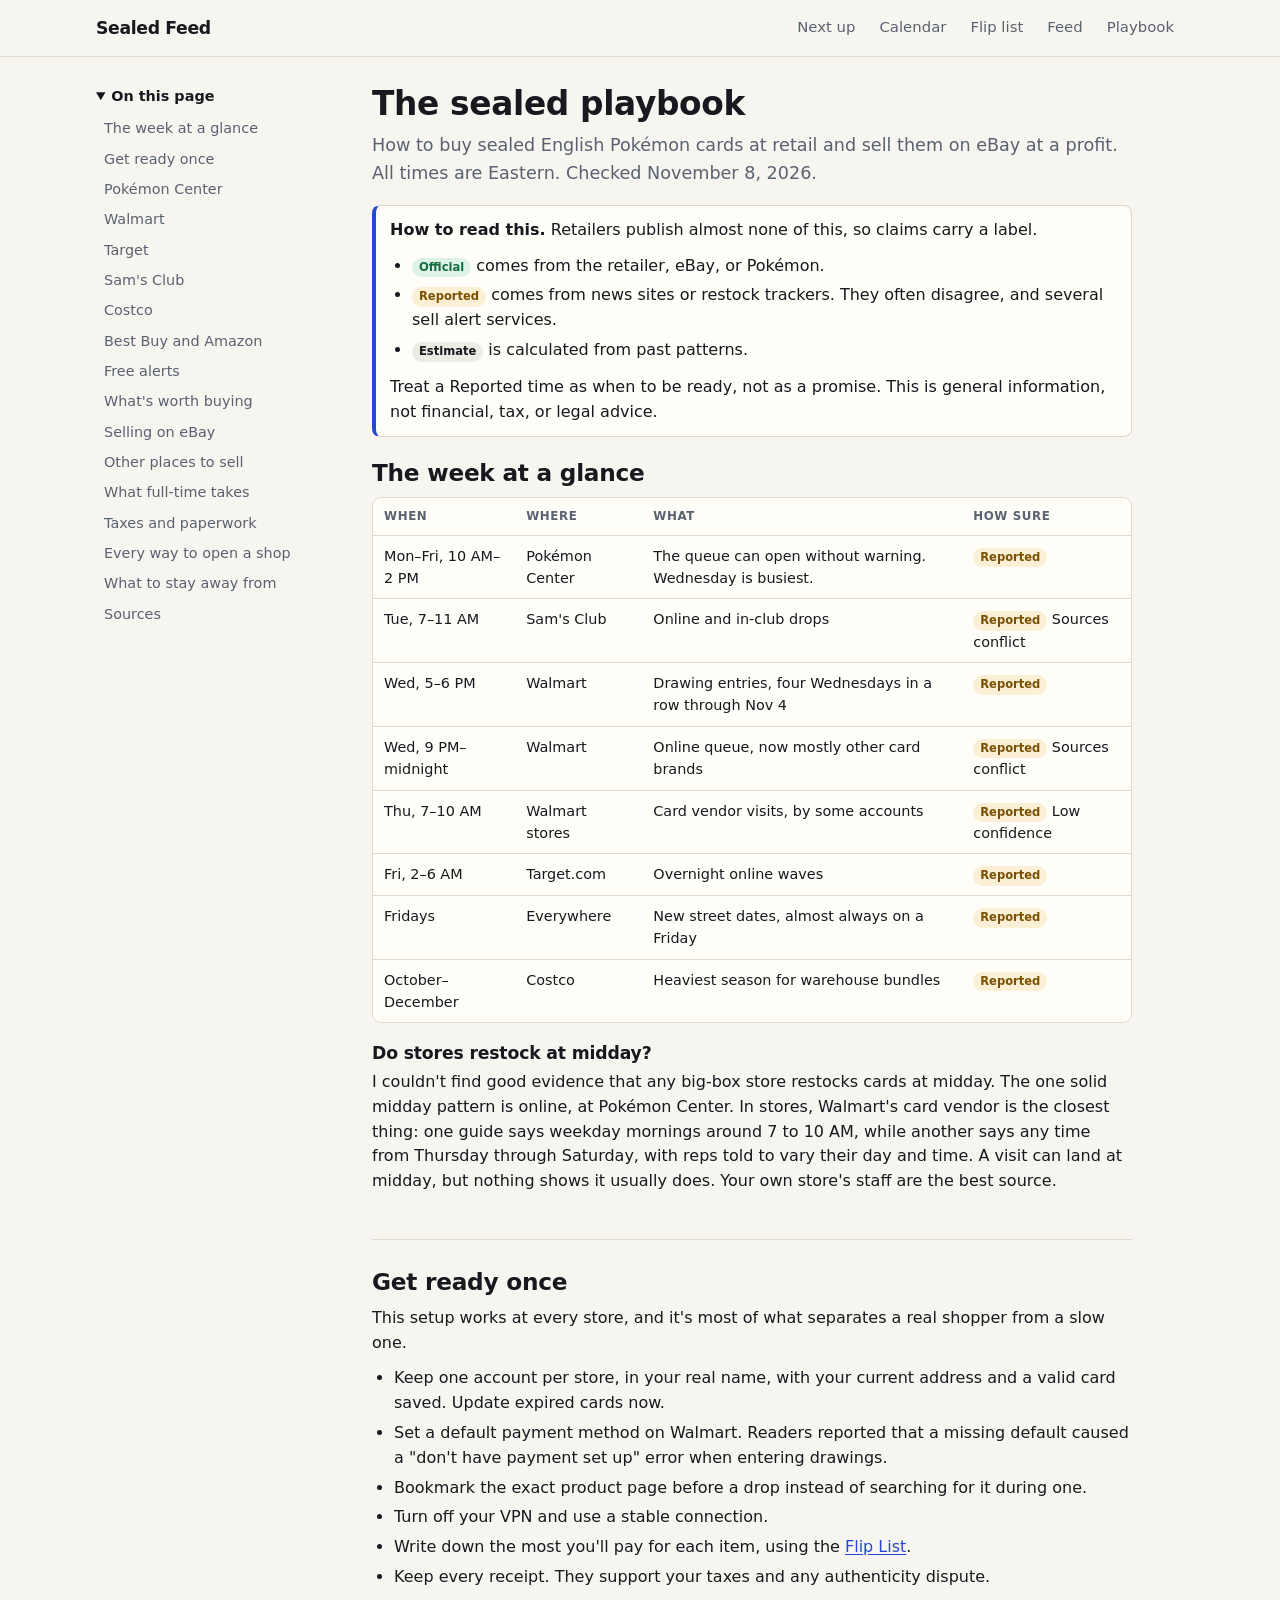
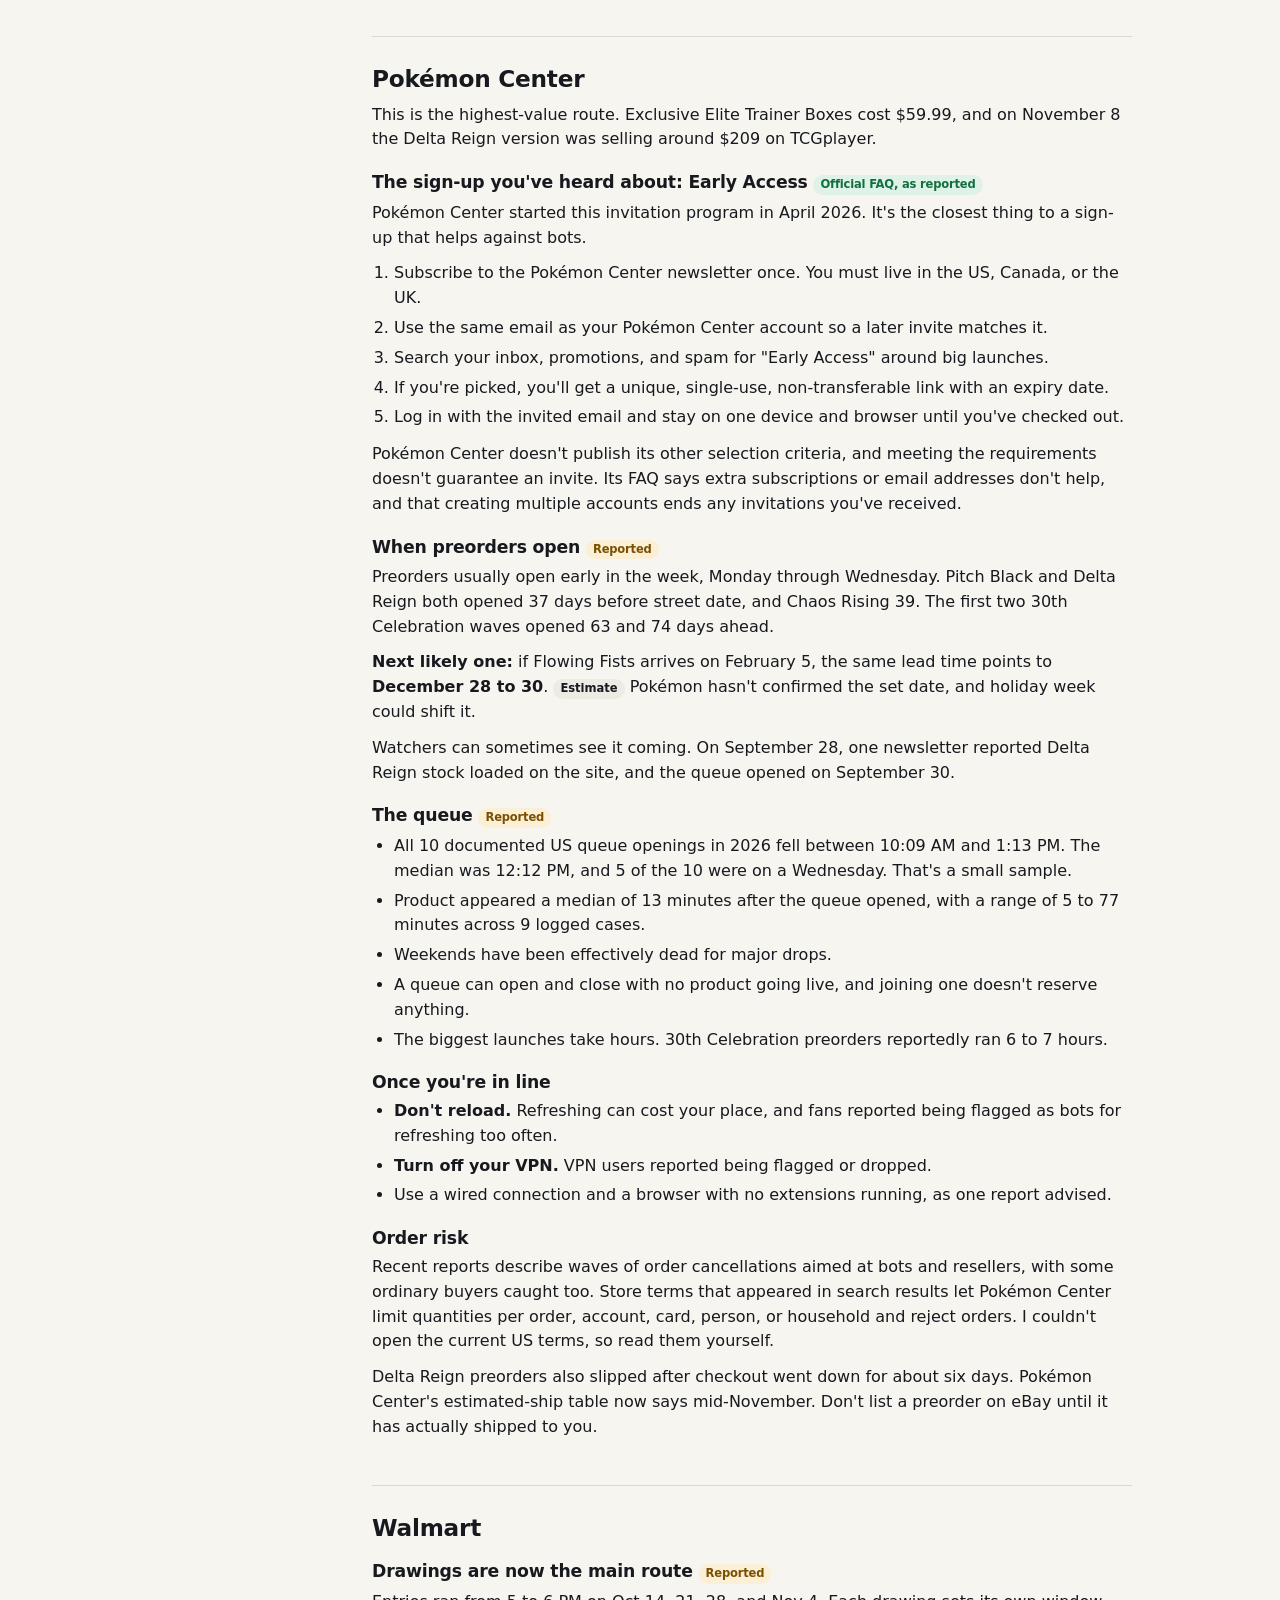
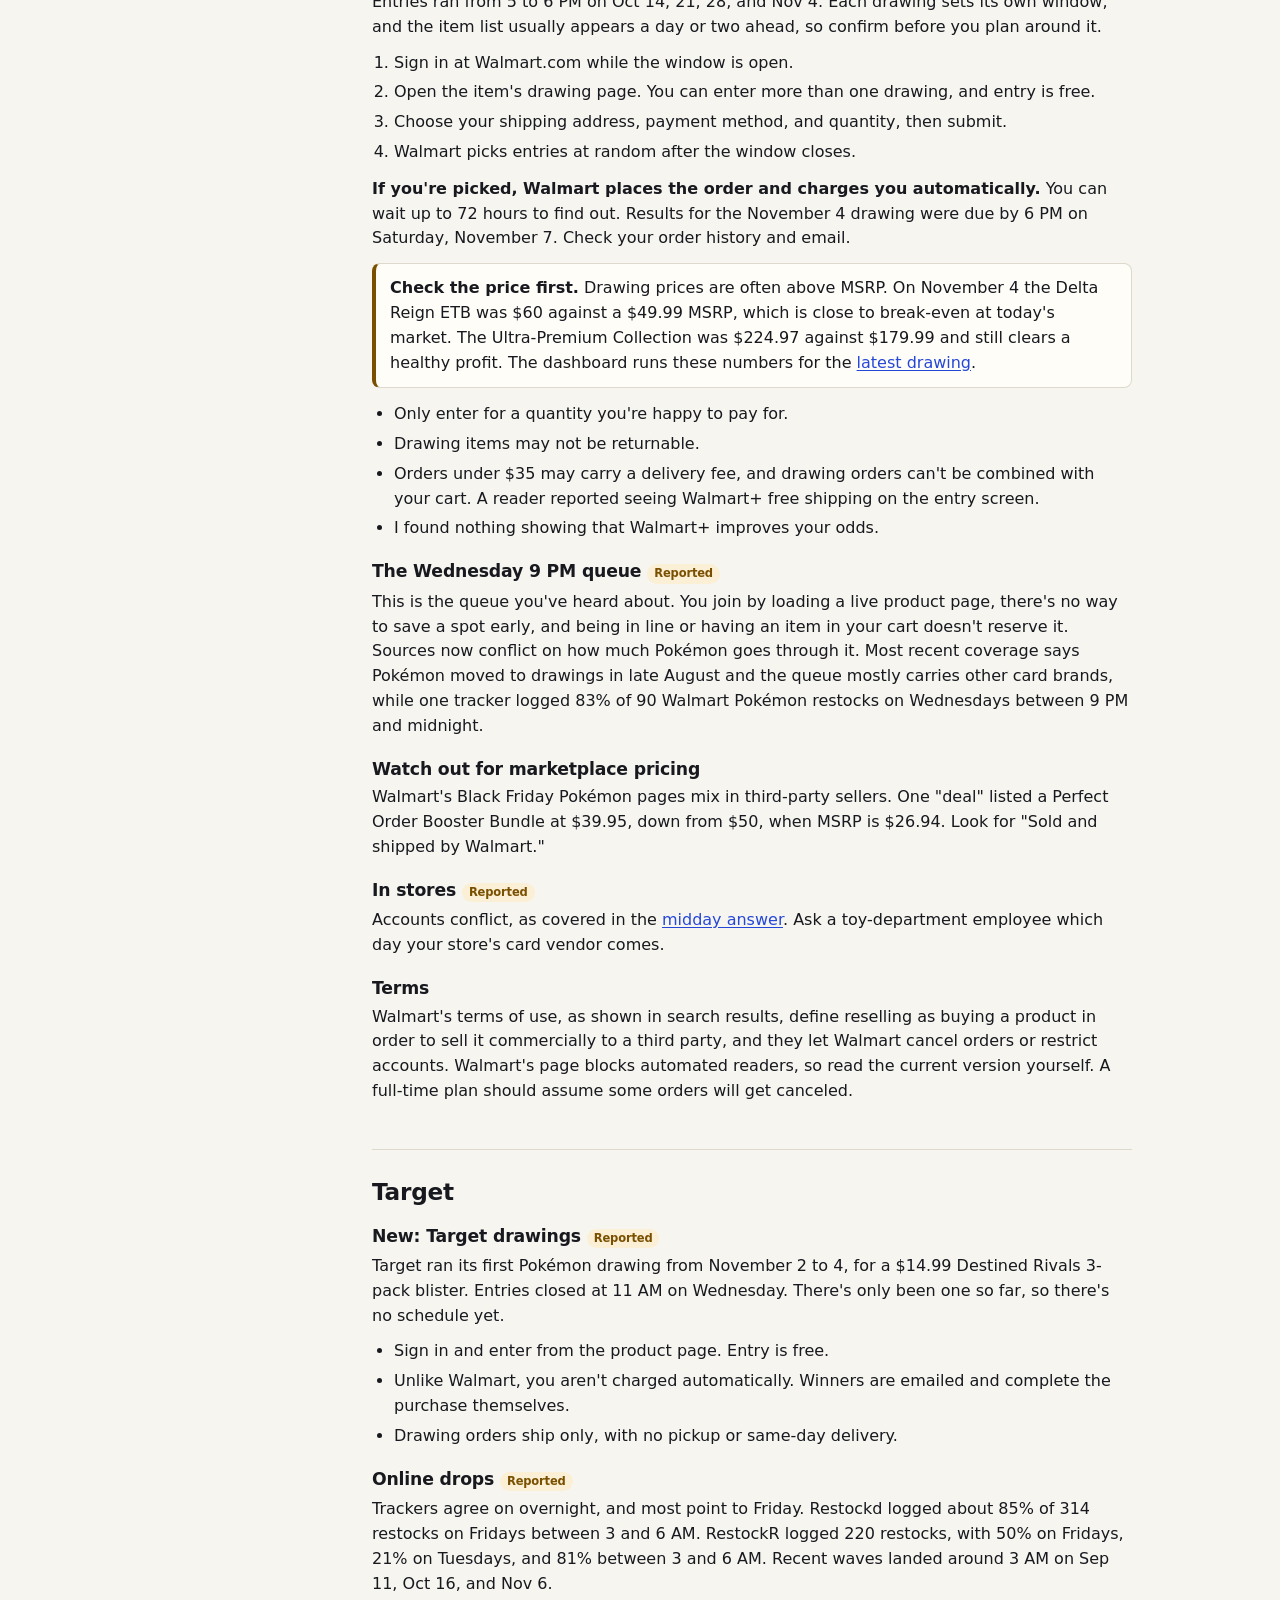
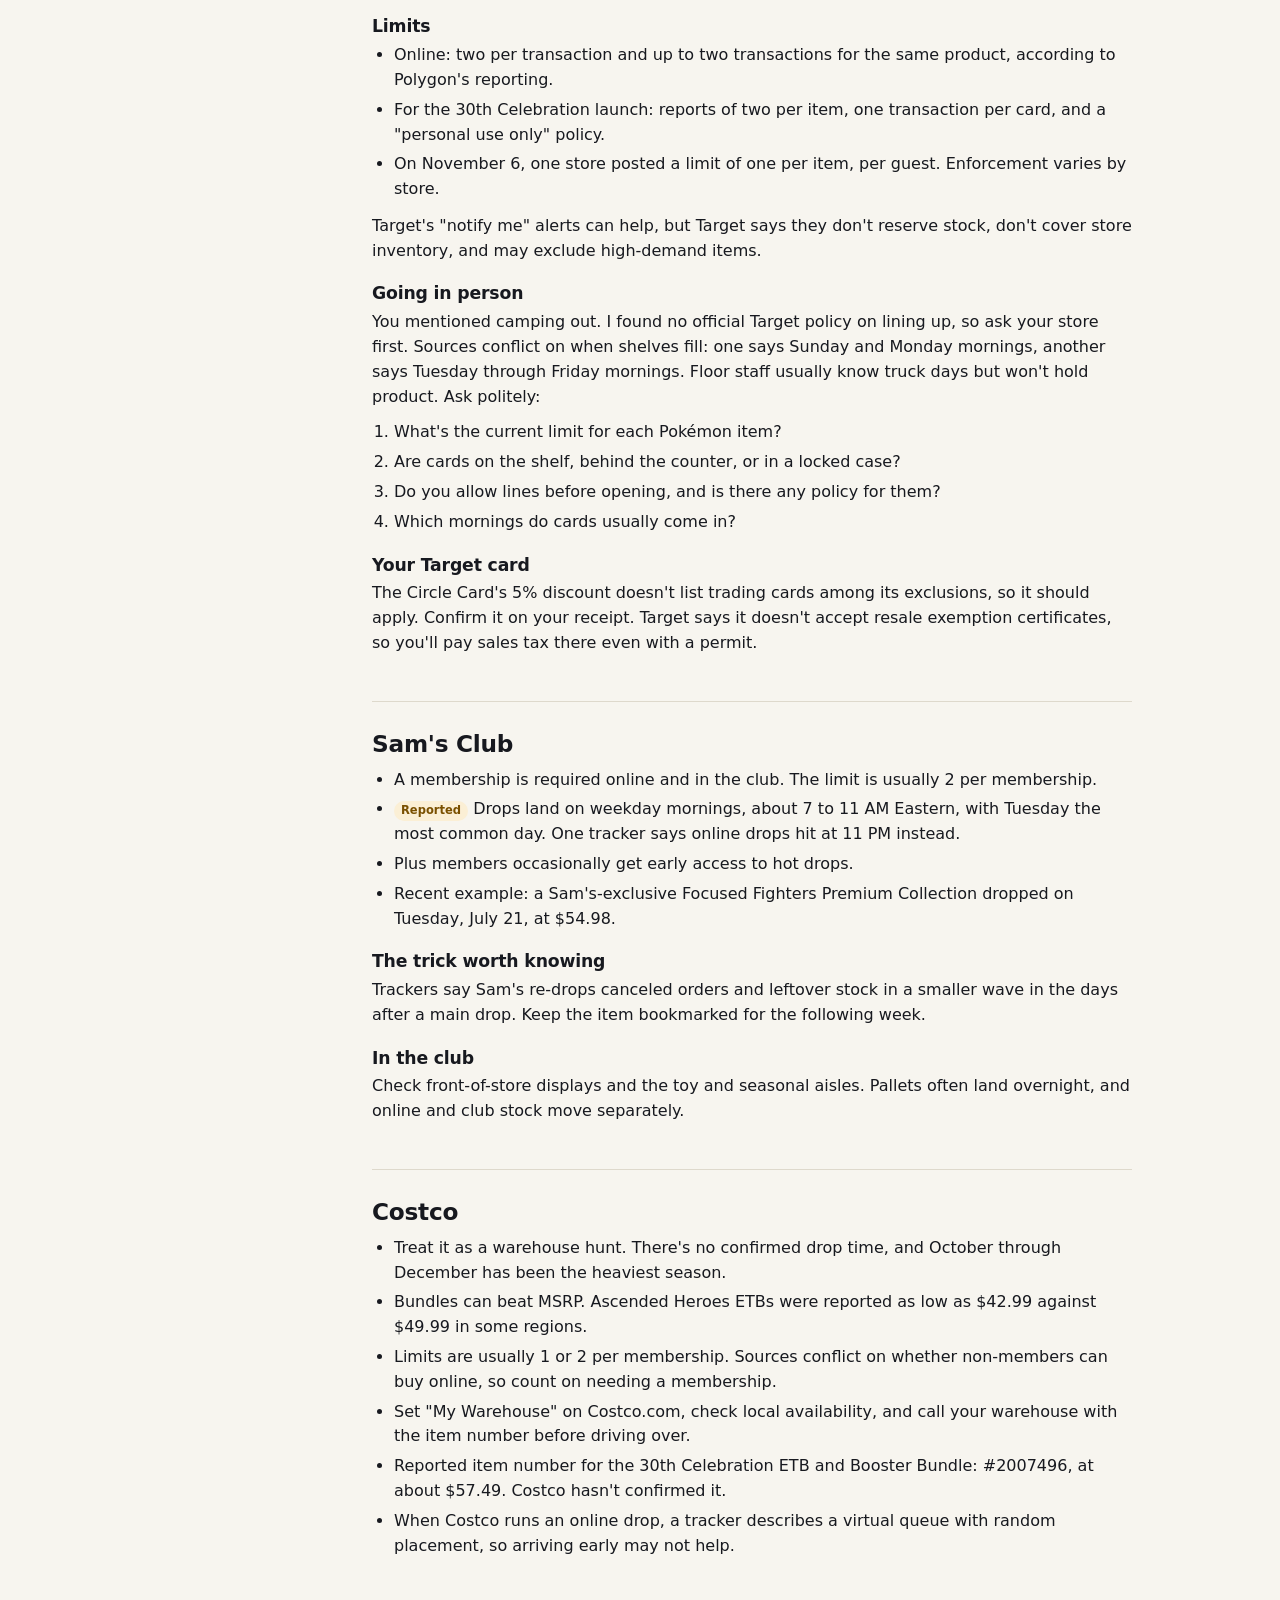
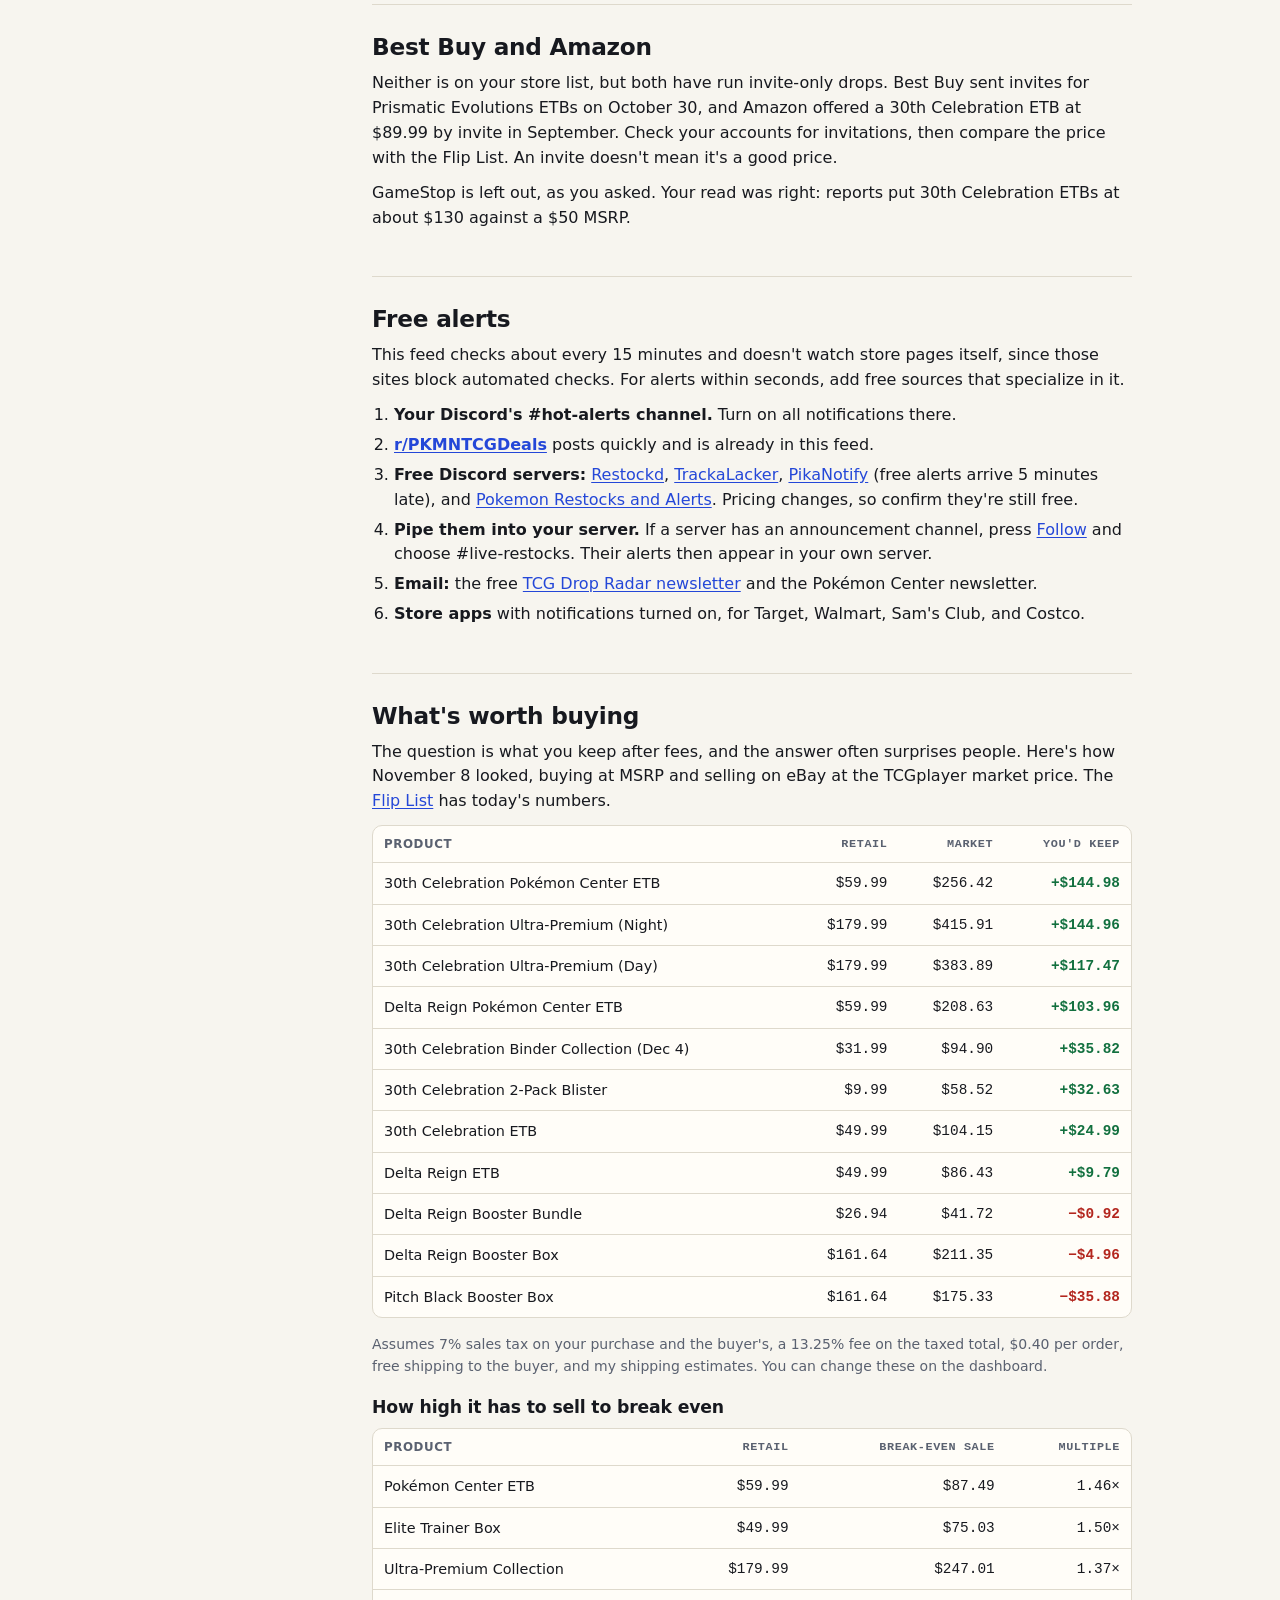
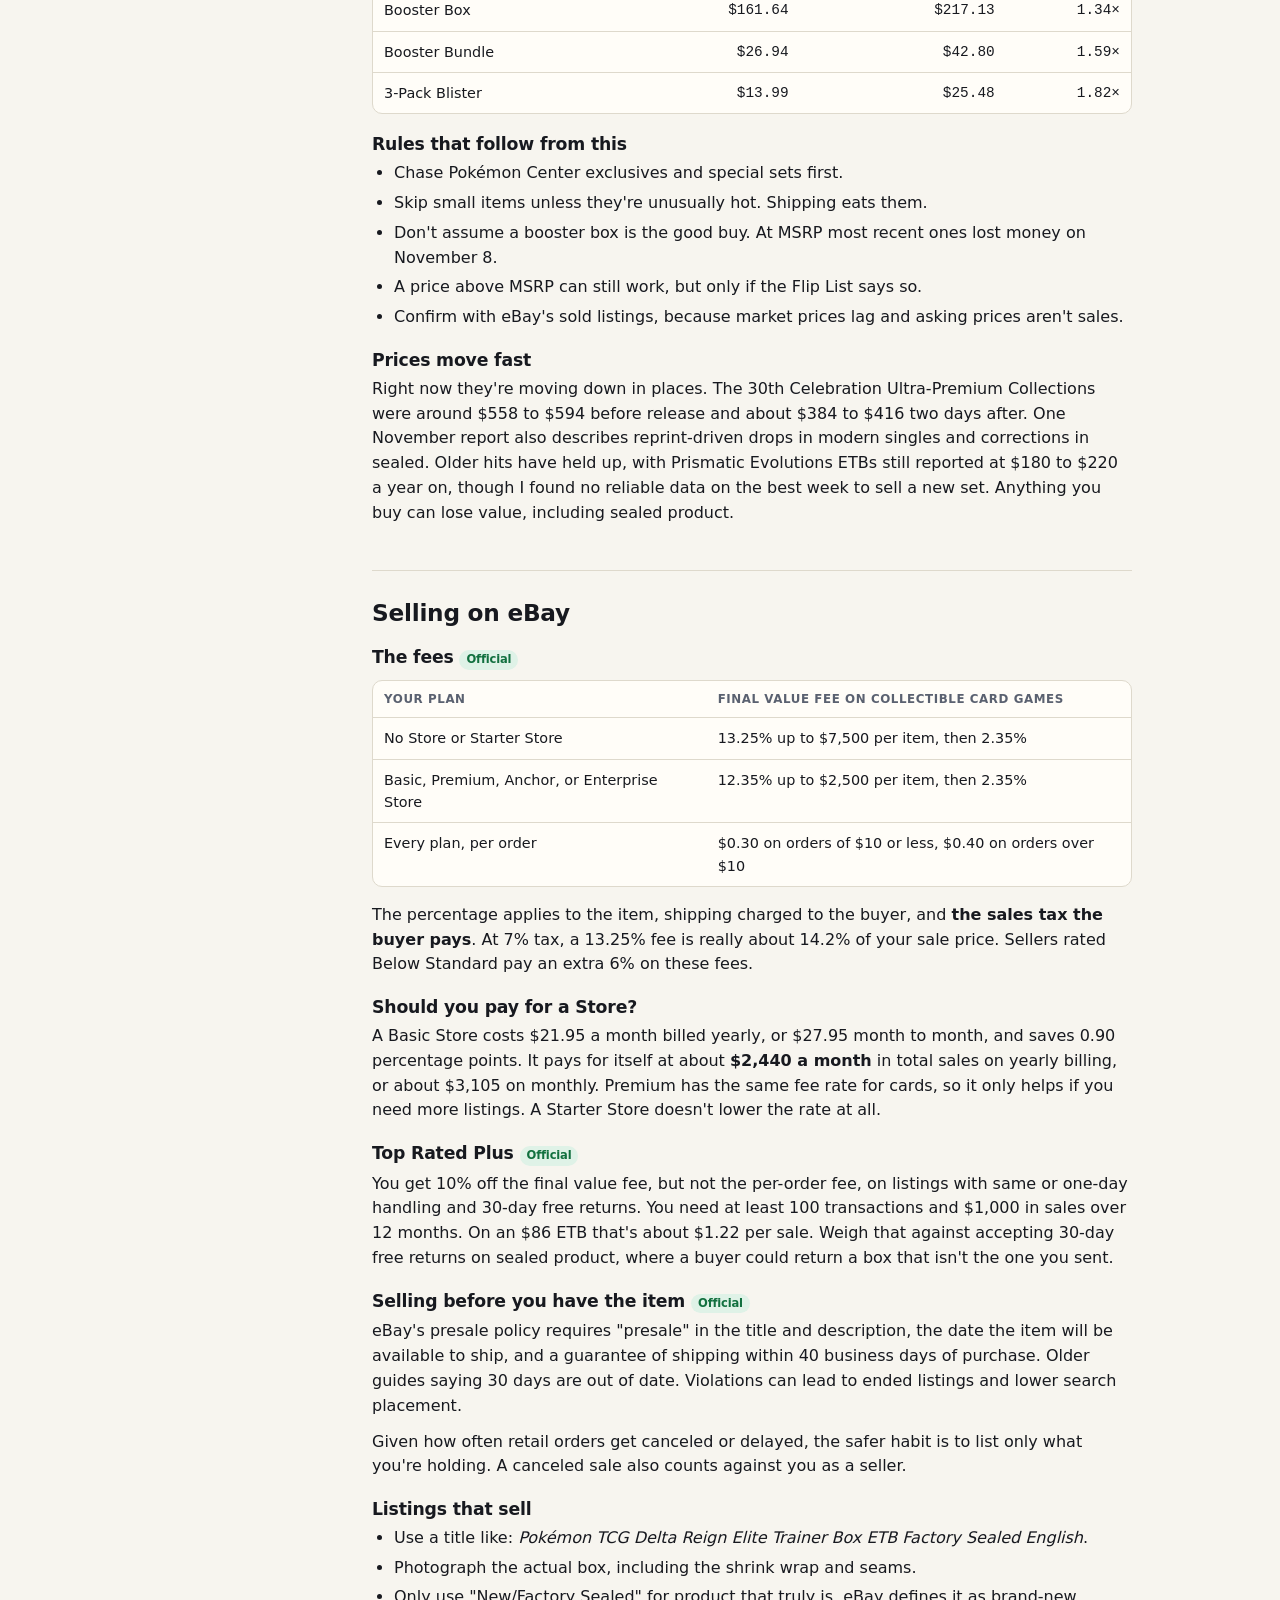
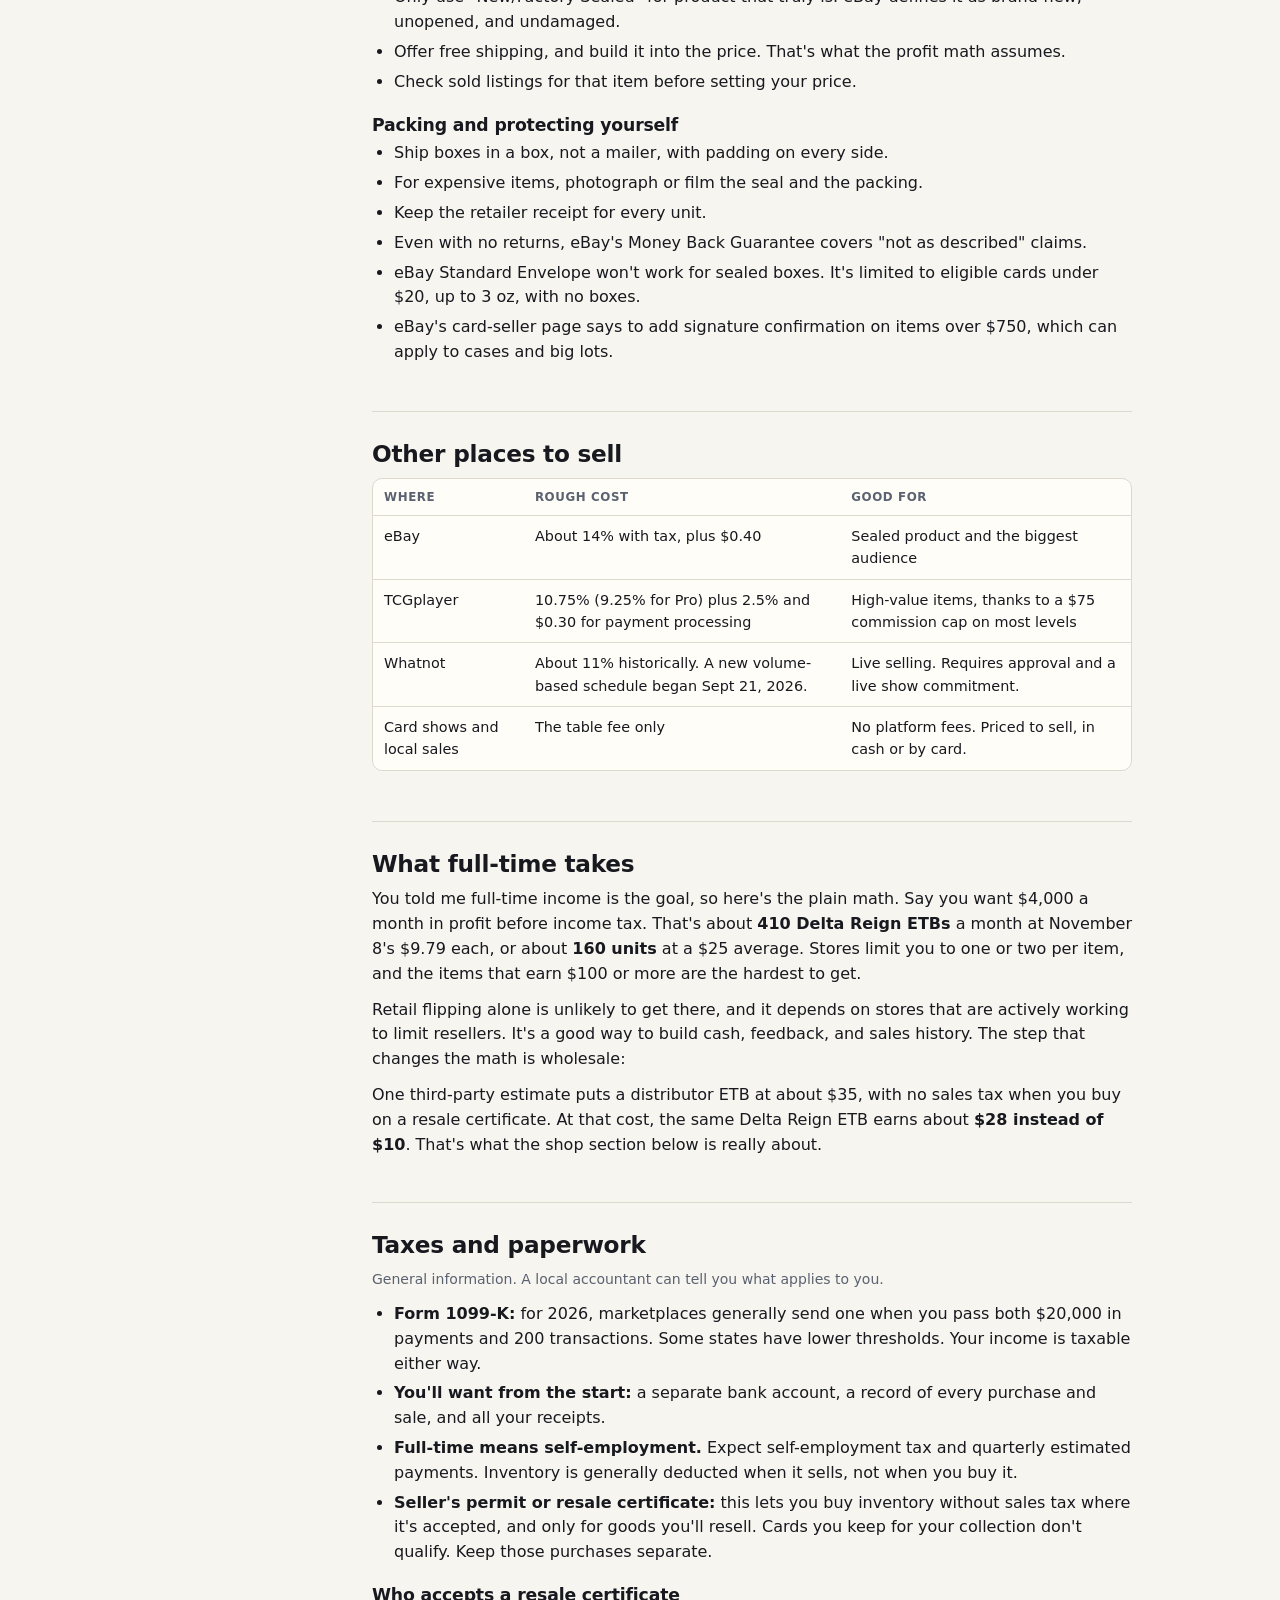
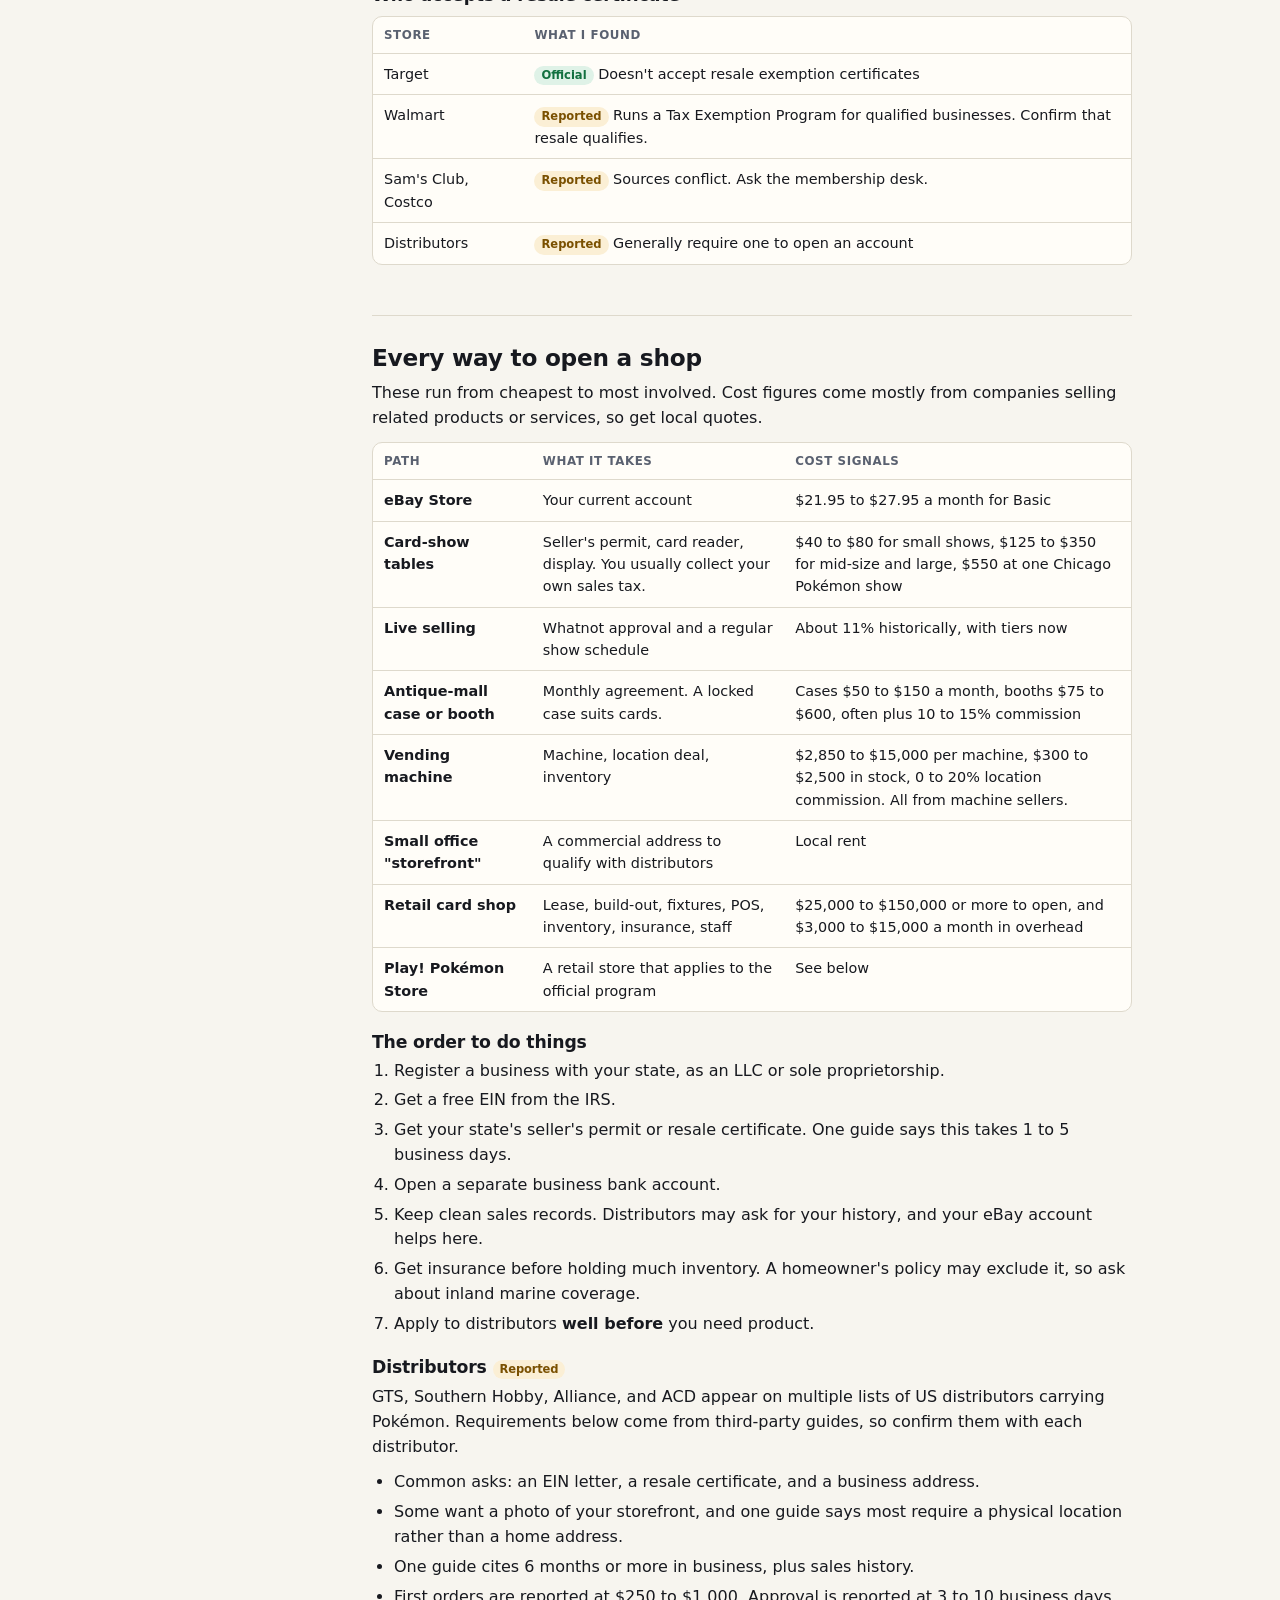
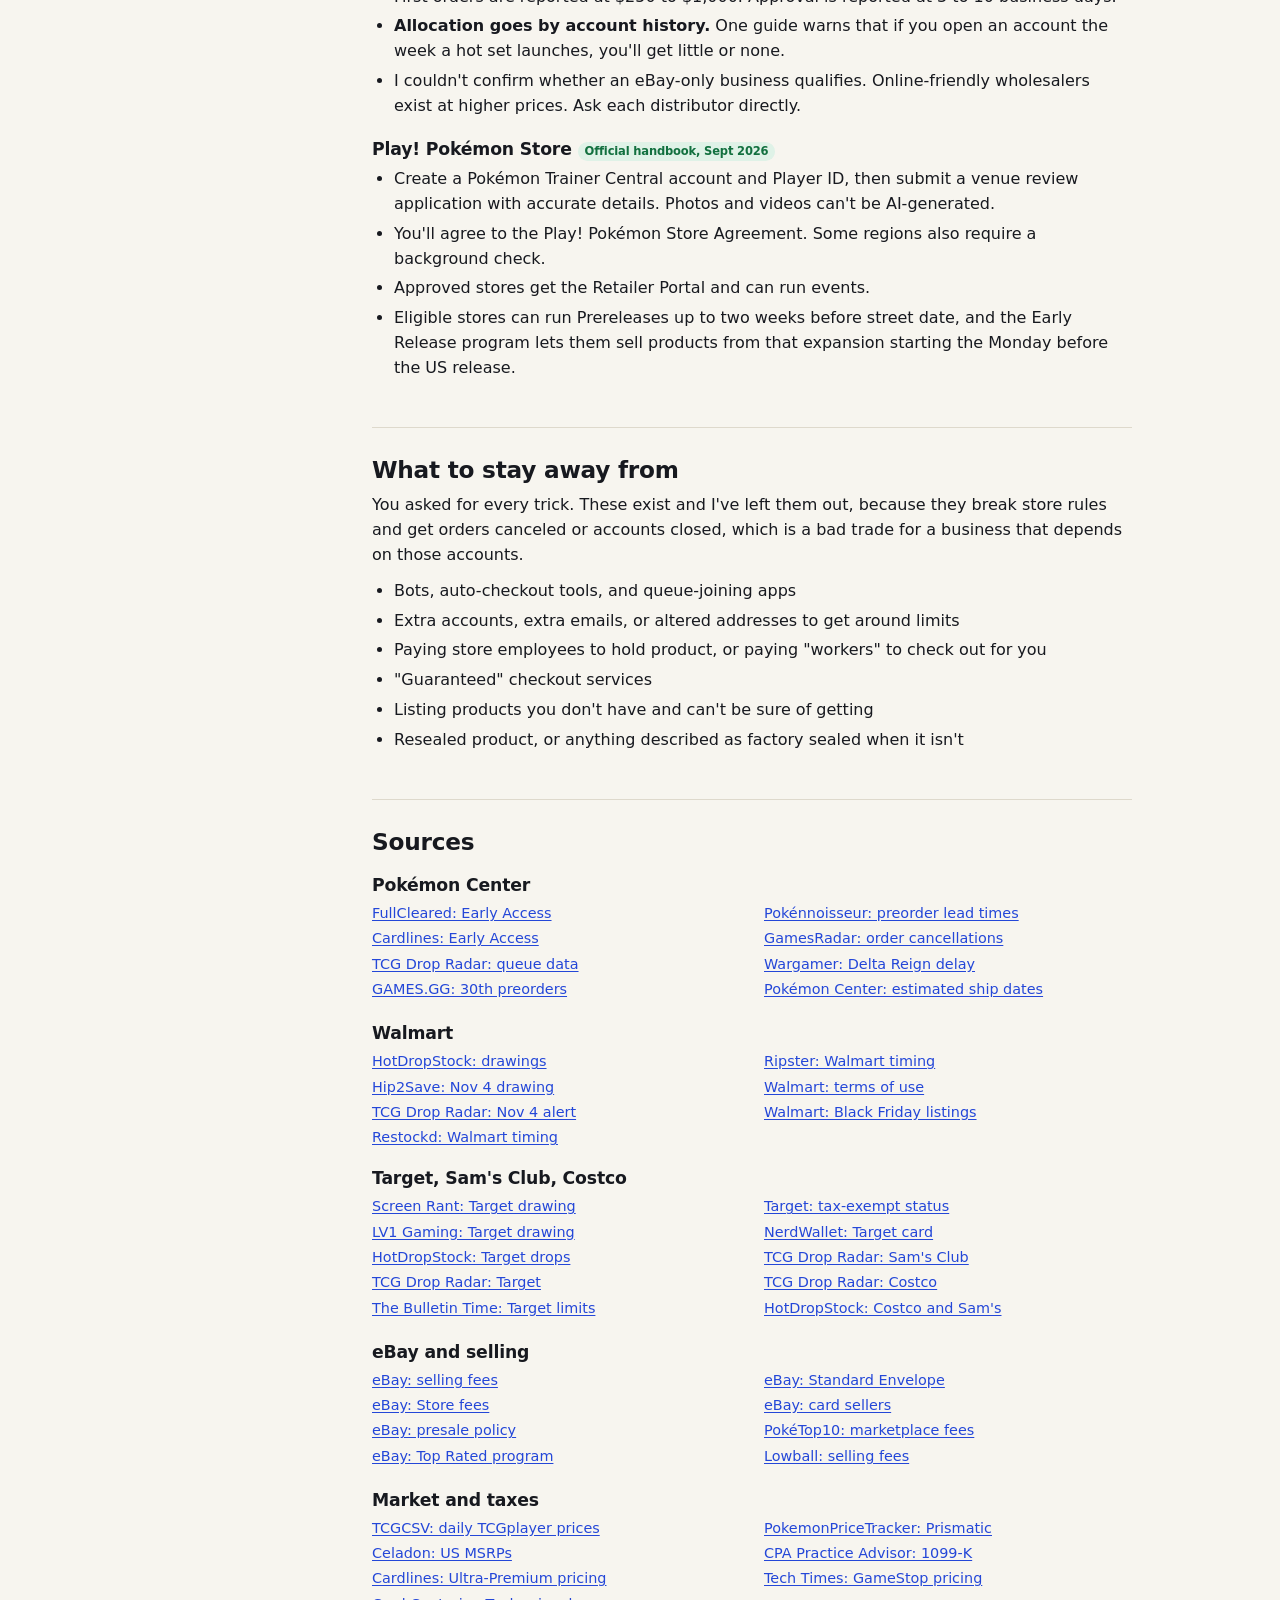
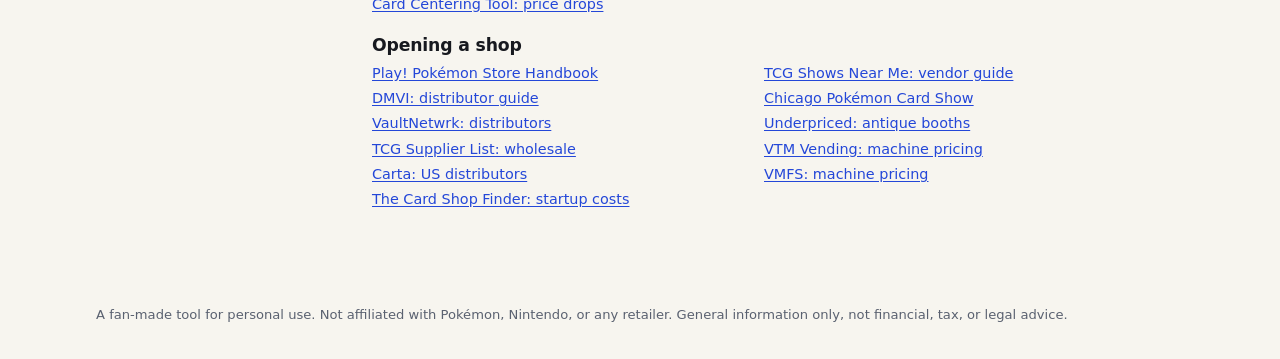
==== web/playbook.html @ 0ea3f2c8 "Build the Pokémon sealed feed Merges public feeds into RSS, prices sealed product with eBay fees, pu" ====
<!doctype html>
<html lang="en">
<head>
  <meta charset="utf-8">
  <meta name="viewport" content="width=device-width, initial-scale=1">
  <meta name="robots" content="noindex">
  <title>Sealed Playbook</title>
  <meta name="description" content="How to buy sealed English Pokémon cards at retail and resell them on eBay, store by store.">
  <link rel="icon" href="assets/icon.svg" type="image/svg+xml">
  <link rel="stylesheet" href="assets/styles.css">
</head>
<body>
  <a class="skip" href="#start">Skip to content</a>
  <header class="top">
    <div class="wrap top-row">
      <a class="brand" href="./">Sealed Feed</a>
      <nav aria-label="Sections">
        <a href="./#next">Next up</a>
        <a href="./#calendar">Calendar</a>
        <a href="./#flip">Flip list</a>
        <a href="./#feed">Feed</a>
        <a href="playbook.html">Playbook</a>
      </nav>
    </div>
  </header>

  <main class="wrap doc">
    <aside class="toc">
      <details open>
        <summary>On this page</summary>
        <ol>
          <li><a href="#week">The week at a glance</a></li>
          <li><a href="#ready">Get ready once</a></li>
          <li><a href="#pokemon-center">Pokémon Center</a></li>
          <li><a href="#walmart">Walmart</a></li>
          <li><a href="#target">Target</a></li>
          <li><a href="#sams">Sam's Club</a></li>
          <li><a href="#costco">Costco</a></li>
          <li><a href="#others">Best Buy and Amazon</a></li>
          <li><a href="#alerts">Free alerts</a></li>
          <li><a href="#buy">What's worth buying</a></li>
          <li><a href="#ebay">Selling on eBay</a></li>
          <li><a href="#channels">Other places to sell</a></li>
          <li><a href="#full-time">What full-time takes</a></li>
          <li><a href="#taxes">Taxes and paperwork</a></li>
          <li><a href="#shop">Every way to open a shop</a></li>
          <li><a href="#avoid">What to stay away from</a></li>
          <li><a href="#sources">Sources</a></li>
        </ol>
      </details>
    </aside>

    <article class="prose" id="start">
      <h1>The sealed playbook</h1>
      <p class="lede">How to buy sealed English Pokémon cards at retail and sell them on eBay at a profit. All times are Eastern. Checked November 8, 2026.</p>

      <div class="callout">
        <p><strong>How to read this.</strong> Retailers publish almost none of this, so claims carry a label.</p>
        <ul>
          <li><span class="chip official">Official</span> comes from the retailer, eBay, or Pokémon.</li>
          <li><span class="chip reported">Reported</span> comes from news sites or restock trackers. They often disagree, and several sell alert services.</li>
          <li><span class="chip estimate">Estimate</span> is calculated from past patterns.</li>
        </ul>
        <p>Treat a Reported time as when to be ready, not as a promise. This is general information, not financial, tax, or legal advice.</p>
      </div>

      <section id="week">
        <h2>The week at a glance</h2>
        <div class="scroll"><table>
          <thead><tr><th>When</th><th>Where</th><th>What</th><th>How sure</th></tr></thead>
          <tbody>
            <tr><td>Mon–Fri, 10 AM–2 PM</td><td>Pokémon Center</td><td>The queue can open without warning. Wednesday is busiest.</td><td><span class="chip reported">Reported</span></td></tr>
            <tr><td>Tue, 7–11 AM</td><td>Sam's Club</td><td>Online and in-club drops</td><td><span class="chip reported">Reported</span> Sources conflict</td></tr>
            <tr><td>Wed, 5–6 PM</td><td>Walmart</td><td>Drawing entries, four Wednesdays in a row through Nov 4</td><td><span class="chip reported">Reported</span></td></tr>
            <tr><td>Wed, 9 PM–midnight</td><td>Walmart</td><td>Online queue, now mostly other card brands</td><td><span class="chip reported">Reported</span> Sources conflict</td></tr>
            <tr><td>Thu, 7–10 AM</td><td>Walmart stores</td><td>Card vendor visits, by some accounts</td><td><span class="chip reported">Reported</span> Low confidence</td></tr>
            <tr><td>Fri, 2–6 AM</td><td>Target.com</td><td>Overnight online waves</td><td><span class="chip reported">Reported</span></td></tr>
            <tr><td>Fridays</td><td>Everywhere</td><td>New street dates, almost always on a Friday</td><td><span class="chip reported">Reported</span></td></tr>
            <tr><td>October–December</td><td>Costco</td><td>Heaviest season for warehouse bundles</td><td><span class="chip reported">Reported</span></td></tr>
          </tbody>
        </table></div>
        <h3>Do stores restock at midday?</h3>
        <p>I couldn't find good evidence that any big-box store restocks cards at midday. The one solid midday pattern is online, at Pokémon Center. In stores, Walmart's card vendor is the closest thing: one guide says weekday mornings around 7 to 10 AM, while another says any time from Thursday through Saturday, with reps told to vary their day and time. A visit can land at midday, but nothing shows it usually does. Your own store's staff are the best source.</p>
      </section>

      <section id="ready">
        <h2>Get ready once</h2>
        <p>This setup works at every store, and it's most of what separates a real shopper from a slow one.</p>
        <ul>
          <li>Keep one account per store, in your real name, with your current address and a valid card saved. Update expired cards now.</li>
          <li>Set a default payment method on Walmart. Readers reported that a missing default caused a "don't have payment set up" error when entering drawings.</li>
          <li>Bookmark the exact product page before a drop instead of searching for it during one.</li>
          <li>Turn off your VPN and use a stable connection.</li>
          <li>Write down the most you'll pay for each item, using the <a href="./#flip">Flip List</a>.</li>
          <li>Keep every receipt. They support your taxes and any authenticity dispute.</li>
        </ul>
      </section>

      <section id="pokemon-center">
        <h2>Pokémon Center</h2>
        <p>This is the highest-value route. Exclusive Elite Trainer Boxes cost $59.99, and on November 8 the Delta Reign version was selling around $209 on TCGplayer.</p>

        <h3>The sign-up you've heard about: Early Access <span class="chip official">Official FAQ, as reported</span></h3>
        <p>Pokémon Center started this invitation program in April 2026. It's the closest thing to a sign-up that helps against bots.</p>
        <ol>
          <li>Subscribe to the Pokémon Center newsletter once. You must live in the US, Canada, or the UK.</li>
          <li>Use the same email as your Pokémon Center account so a later invite matches it.</li>
          <li>Search your inbox, promotions, and spam for "Early Access" around big launches.</li>
          <li>If you're picked, you'll get a unique, single-use, non-transferable link with an expiry date.</li>
          <li>Log in with the invited email and stay on one device and browser until you've checked out.</li>
        </ol>
        <p>Pokémon Center doesn't publish its other selection criteria, and meeting the requirements doesn't guarantee an invite. Its FAQ says extra subscriptions or email addresses don't help, and that creating multiple accounts ends any invitations you've received.</p>

        <h3>When preorders open <span class="chip reported">Reported</span></h3>
        <p>Preorders usually open early in the week, Monday through Wednesday. Pitch Black and Delta Reign both opened 37 days before street date, and Chaos Rising 39. The first two 30th Celebration waves opened 63 and 74 days ahead.</p>
        <p><strong>Next likely one:</strong> if Flowing Fists arrives on February 5, the same lead time points to <strong>December 28 to 30</strong>. <span class="chip estimate">Estimate</span> Pokémon hasn't confirmed the set date, and holiday week could shift it.</p>
        <p>Watchers can sometimes see it coming. On September 28, one newsletter reported Delta Reign stock loaded on the site, and the queue opened on September 30.</p>

        <h3>The queue <span class="chip reported">Reported</span></h3>
        <ul>
          <li>All 10 documented US queue openings in 2026 fell between 10:09 AM and 1:13 PM. The median was 12:12 PM, and 5 of the 10 were on a Wednesday. That's a small sample.</li>
          <li>Product appeared a median of 13 minutes after the queue opened, with a range of 5 to 77 minutes across 9 logged cases.</li>
          <li>Weekends have been effectively dead for major drops.</li>
          <li>A queue can open and close with no product going live, and joining one doesn't reserve anything.</li>
          <li>The biggest launches take hours. 30th Celebration preorders reportedly ran 6 to 7 hours.</li>
        </ul>
        <h3>Once you're in line</h3>
        <ul>
          <li><strong>Don't reload.</strong> Refreshing can cost your place, and fans reported being flagged as bots for refreshing too often.</li>
          <li><strong>Turn off your VPN.</strong> VPN users reported being flagged or dropped.</li>
          <li>Use a wired connection and a browser with no extensions running, as one report advised.</li>
        </ul>

        <h3>Order risk</h3>
        <p>Recent reports describe waves of order cancellations aimed at bots and resellers, with some ordinary buyers caught too. Store terms that appeared in search results let Pokémon Center limit quantities per order, account, card, person, or household and reject orders. I couldn't open the current US terms, so read them yourself.</p>
        <p>Delta Reign preorders also slipped after checkout went down for about six days. Pokémon Center's estimated-ship table now says mid-November. Don't list a preorder on eBay until it has actually shipped to you.</p>
      </section>

      <section id="walmart">
        <h2>Walmart</h2>
        <h3>Drawings are now the main route <span class="chip reported">Reported</span></h3>
        <p>Entries ran from 5 to 6 PM on Oct 14, 21, 28, and Nov 4. Each drawing sets its own window, and the item list usually appears a day or two ahead, so confirm before you plan around it.</p>
        <ol>
          <li>Sign in at Walmart.com while the window is open.</li>
          <li>Open the item's drawing page. You can enter more than one drawing, and entry is free.</li>
          <li>Choose your shipping address, payment method, and quantity, then submit.</li>
          <li>Walmart picks entries at random after the window closes.</li>
        </ol>
        <p><strong>If you're picked, Walmart places the order and charges you automatically.</strong> You can wait up to 72 hours to find out. Results for the November 4 drawing were due by 6 PM on Saturday, November 7. Check your order history and email.</p>
        <div class="callout warn">
          <p><strong>Check the price first.</strong> Drawing prices are often above MSRP. On November 4 the Delta Reign ETB was $60 against a $49.99 MSRP, which is close to break-even at today's market. The Ultra-Premium Collection was $224.97 against $179.99 and still clears a healthy profit. The dashboard runs these numbers for the <a href="./#drawings">latest drawing</a>.</p>
        </div>
        <ul>
          <li>Only enter for a quantity you're happy to pay for.</li>
          <li>Drawing items may not be returnable.</li>
          <li>Orders under $35 may carry a delivery fee, and drawing orders can't be combined with your cart. A reader reported seeing Walmart+ free shipping on the entry screen.</li>
          <li>I found nothing showing that Walmart+ improves your odds.</li>
        </ul>

        <h3>The Wednesday 9 PM queue <span class="chip reported">Reported</span></h3>
        <p>This is the queue you've heard about. You join by loading a live product page, there's no way to save a spot early, and being in line or having an item in your cart doesn't reserve it. Sources now conflict on how much Pokémon goes through it. Most recent coverage says Pokémon moved to drawings in late August and the queue mostly carries other card brands, while one tracker logged 83% of 90 Walmart Pokémon restocks on Wednesdays between 9 PM and midnight.</p>

        <h3>Watch out for marketplace pricing</h3>
        <p>Walmart's Black Friday Pokémon pages mix in third-party sellers. One "deal" listed a Perfect Order Booster Bundle at $39.95, down from $50, when MSRP is $26.94. Look for "Sold and shipped by Walmart."</p>

        <h3>In stores <span class="chip reported">Reported</span></h3>
        <p>Accounts conflict, as covered in the <a href="#week">midday answer</a>. Ask a toy-department employee which day your store's card vendor comes.</p>

        <h3>Terms</h3>
        <p>Walmart's terms of use, as shown in search results, define reselling as buying a product in order to sell it commercially to a third party, and they let Walmart cancel orders or restrict accounts. Walmart's page blocks automated readers, so read the current version yourself. A full-time plan should assume some orders will get canceled.</p>
      </section>

      <section id="target">
        <h2>Target</h2>
        <h3>New: Target drawings <span class="chip reported">Reported</span></h3>
        <p>Target ran its first Pokémon drawing from November 2 to 4, for a $14.99 Destined Rivals 3-pack blister. Entries closed at 11 AM on Wednesday. There's only been one so far, so there's no schedule yet.</p>
        <ul>
          <li>Sign in and enter from the product page. Entry is free.</li>
          <li>Unlike Walmart, you aren't charged automatically. Winners are emailed and complete the purchase themselves.</li>
          <li>Drawing orders ship only, with no pickup or same-day delivery.</li>
        </ul>

        <h3>Online drops <span class="chip reported">Reported</span></h3>
        <p>Trackers agree on overnight, and most point to Friday. Restockd logged about 85% of 314 restocks on Fridays between 3 and 6 AM. RestockR logged 220 restocks, with 50% on Fridays, 21% on Tuesdays, and 81% between 3 and 6 AM. Recent waves landed around 3 AM on Sep 11, Oct 16, and Nov 6.</p>

        <h3>Limits</h3>
        <ul>
          <li>Online: two per transaction and up to two transactions for the same product, according to Polygon's reporting.</li>
          <li>For the 30th Celebration launch: reports of two per item, one transaction per card, and a "personal use only" policy.</li>
          <li>On November 6, one store posted a limit of one per item, per guest. Enforcement varies by store.</li>
        </ul>
        <p>Target's "notify me" alerts can help, but Target says they don't reserve stock, don't cover store inventory, and may exclude high-demand items.</p>

        <h3>Going in person</h3>
        <p>You mentioned camping out. I found no official Target policy on lining up, so ask your store first. Sources conflict on when shelves fill: one says Sunday and Monday mornings, another says Tuesday through Friday mornings. Floor staff usually know truck days but won't hold product. Ask politely:</p>
        <ol>
          <li>What's the current limit for each Pokémon item?</li>
          <li>Are cards on the shelf, behind the counter, or in a locked case?</li>
          <li>Do you allow lines before opening, and is there any policy for them?</li>
          <li>Which mornings do cards usually come in?</li>
        </ol>

        <h3>Your Target card</h3>
        <p>The Circle Card's 5% discount doesn't list trading cards among its exclusions, so it should apply. Confirm it on your receipt. Target says it doesn't accept resale exemption certificates, so you'll pay sales tax there even with a permit.</p>
      </section>

      <section id="sams">
        <h2>Sam's Club</h2>
        <ul>
          <li>A membership is required online and in the club. The limit is usually 2 per membership.</li>
          <li><span class="chip reported">Reported</span> Drops land on weekday mornings, about 7 to 11 AM Eastern, with Tuesday the most common day. One tracker says online drops hit at 11 PM instead.</li>
          <li>Plus members occasionally get early access to hot drops.</li>
          <li>Recent example: a Sam's-exclusive Focused Fighters Premium Collection dropped on Tuesday, July 21, at $54.98.</li>
        </ul>
        <h3>The trick worth knowing</h3>
        <p>Trackers say Sam's re-drops canceled orders and leftover stock in a smaller wave in the days after a main drop. Keep the item bookmarked for the following week.</p>
        <h3>In the club</h3>
        <p>Check front-of-store displays and the toy and seasonal aisles. Pallets often land overnight, and online and club stock move separately.</p>
      </section>

      <section id="costco">
        <h2>Costco</h2>
        <ul>
          <li>Treat it as a warehouse hunt. There's no confirmed drop time, and October through December has been the heaviest season.</li>
          <li>Bundles can beat MSRP. Ascended Heroes ETBs were reported as low as $42.99 against $49.99 in some regions.</li>
          <li>Limits are usually 1 or 2 per membership. Sources conflict on whether non-members can buy online, so count on needing a membership.</li>
          <li>Set "My Warehouse" on Costco.com, check local availability, and call your warehouse with the item number before driving over.</li>
          <li>Reported item number for the 30th Celebration ETB and Booster Bundle: #2007496, at about $57.49. Costco hasn't confirmed it.</li>
          <li>When Costco runs an online drop, a tracker describes a virtual queue with random placement, so arriving early may not help.</li>
        </ul>
      </section>

      <section id="others">
        <h2>Best Buy and Amazon</h2>
        <p>Neither is on your store list, but both have run invite-only drops. Best Buy sent invites for Prismatic Evolutions ETBs on October 30, and Amazon offered a 30th Celebration ETB at $89.99 by invite in September. Check your accounts for invitations, then compare the price with the Flip List. An invite doesn't mean it's a good price.</p>
        <p>GameStop is left out, as you asked. Your read was right: reports put 30th Celebration ETBs at about $130 against a $50 MSRP.</p>
      </section>

      <section id="alerts">
        <h2>Free alerts</h2>
        <p>This feed checks about every 15 minutes and doesn't watch store pages itself, since those sites block automated checks. For alerts within seconds, add free sources that specialize in it.</p>
        <ol>
          <li><strong>Your Discord's #hot-alerts channel.</strong> Turn on all notifications there.</li>
          <li><strong><a href="https://www.reddit.com/r/PKMNTCGDeals/" rel="noopener">r/PKMNTCGDeals</a></strong> posts quickly and is already in this feed.</li>
          <li><strong>Free Discord servers:</strong> <a href="https://restockd.app/blog/pokemon-discord" rel="noopener">Restockd</a>, <a href="https://www.trackalacker.com/articles/news/best-free-pokemon-restocks-discord-server" rel="noopener">TrackaLacker</a>, <a href="https://pikanotify.com/" rel="noopener">PikaNotify</a> (free alerts arrive 5 minutes late), and <a href="https://discord.com/servers/pokemon-restocks-and-alerts-1369077918244012072" rel="noopener">Pokemon Restocks and Alerts</a>. Pricing changes, so confirm they're still free.</li>
          <li><strong>Pipe them into your server.</strong> If a server has an announcement channel, press <a href="https://support.discord.com/hc/en-us/articles/360028384531-Channel-Following-FAQ" rel="noopener">Follow</a> and choose #live-restocks. Their alerts then appear in your own server.</li>
          <li><strong>Email:</strong> the free <a href="https://buttondown.com/tcgdropradar" rel="noopener">TCG Drop Radar newsletter</a> and the Pokémon Center newsletter.</li>
          <li><strong>Store apps</strong> with notifications turned on, for Target, Walmart, Sam's Club, and Costco.</li>
        </ol>
      </section>

      <section id="buy">
        <h2>What's worth buying</h2>
        <p>The question is what you keep after fees, and the answer often surprises people. Here's how November 8 looked, buying at MSRP and selling on eBay at the TCGplayer market price. The <a href="./#flip">Flip List</a> has today's numbers.</p>
        <div class="scroll"><table>
          <thead><tr><th>Product</th><th class="num">Retail</th><th class="num">Market</th><th class="num">You'd keep</th></tr></thead>
          <tbody>
            <tr><td>30th Celebration Pokémon Center ETB</td><td class="num">$59.99</td><td class="num">$256.42</td><td class="num gain">+$144.98</td></tr>
            <tr><td>30th Celebration Ultra-Premium (Night)</td><td class="num">$179.99</td><td class="num">$415.91</td><td class="num gain">+$144.96</td></tr>
            <tr><td>30th Celebration Ultra-Premium (Day)</td><td class="num">$179.99</td><td class="num">$383.89</td><td class="num gain">+$117.47</td></tr>
            <tr><td>Delta Reign Pokémon Center ETB</td><td class="num">$59.99</td><td class="num">$208.63</td><td class="num gain">+$103.96</td></tr>
            <tr><td>30th Celebration Binder Collection (Dec 4)</td><td class="num">$31.99</td><td class="num">$94.90</td><td class="num gain">+$35.82</td></tr>
            <tr><td>30th Celebration 2-Pack Blister</td><td class="num">$9.99</td><td class="num">$58.52</td><td class="num gain">+$32.63</td></tr>
            <tr><td>30th Celebration ETB</td><td class="num">$49.99</td><td class="num">$104.15</td><td class="num gain">+$24.99</td></tr>
            <tr><td>Delta Reign ETB</td><td class="num">$49.99</td><td class="num">$86.43</td><td class="num gain">+$9.79</td></tr>
            <tr><td>Delta Reign Booster Bundle</td><td class="num">$26.94</td><td class="num">$41.72</td><td class="num loss">−$0.92</td></tr>
            <tr><td>Delta Reign Booster Box</td><td class="num">$161.64</td><td class="num">$211.35</td><td class="num loss">−$4.96</td></tr>
            <tr><td>Pitch Black Booster Box</td><td class="num">$161.64</td><td class="num">$175.33</td><td class="num loss">−$35.88</td></tr>
          </tbody>
        </table></div>
        <p class="small muted">Assumes 7% sales tax on your purchase and the buyer's, a 13.25% fee on the taxed total, $0.40 per order, free shipping to the buyer, and my shipping estimates. You can change these on the dashboard.</p>

        <h3>How high it has to sell to break even</h3>
        <div class="scroll"><table>
          <thead><tr><th>Product</th><th class="num">Retail</th><th class="num">Break-even sale</th><th class="num">Multiple</th></tr></thead>
          <tbody>
            <tr><td>Pokémon Center ETB</td><td class="num">$59.99</td><td class="num">$87.49</td><td class="num">1.46×</td></tr>
            <tr><td>Elite Trainer Box</td><td class="num">$49.99</td><td class="num">$75.03</td><td class="num">1.50×</td></tr>
            <tr><td>Ultra-Premium Collection</td><td class="num">$179.99</td><td class="num">$247.01</td><td class="num">1.37×</td></tr>
            <tr><td>Booster Box</td><td class="num">$161.64</td><td class="num">$217.13</td><td class="num">1.34×</td></tr>
            <tr><td>Booster Bundle</td><td class="num">$26.94</td><td class="num">$42.80</td><td class="num">1.59×</td></tr>
            <tr><td>3-Pack Blister</td><td class="num">$13.99</td><td class="num">$25.48</td><td class="num">1.82×</td></tr>
          </tbody>
        </table></div>

        <h3>Rules that follow from this</h3>
        <ul>
          <li>Chase Pokémon Center exclusives and special sets first.</li>
          <li>Skip small items unless they're unusually hot. Shipping eats them.</li>
          <li>Don't assume a booster box is the good buy. At MSRP most recent ones lost money on November 8.</li>
          <li>A price above MSRP can still work, but only if the Flip List says so.</li>
          <li>Confirm with eBay's sold listings, because market prices lag and asking prices aren't sales.</li>
        </ul>

        <h3>Prices move fast</h3>
        <p>Right now they're moving down in places. The 30th Celebration Ultra-Premium Collections were around $558 to $594 before release and about $384 to $416 two days after. One November report also describes reprint-driven drops in modern singles and corrections in sealed. Older hits have held up, with Prismatic Evolutions ETBs still reported at $180 to $220 a year on, though I found no reliable data on the best week to sell a new set. Anything you buy can lose value, including sealed product.</p>
      </section>

      <section id="ebay">
        <h2>Selling on eBay</h2>
        <h3>The fees <span class="chip official">Official</span></h3>
        <div class="scroll"><table>
          <thead><tr><th>Your plan</th><th>Final value fee on Collectible Card Games</th></tr></thead>
          <tbody>
            <tr><td>No Store or Starter Store</td><td>13.25% up to $7,500 per item, then 2.35%</td></tr>
            <tr><td>Basic, Premium, Anchor, or Enterprise Store</td><td>12.35% up to $2,500 per item, then 2.35%</td></tr>
            <tr><td>Every plan, per order</td><td>$0.30 on orders of $10 or less, $0.40 on orders over $10</td></tr>
          </tbody>
        </table></div>
        <p>The percentage applies to the item, shipping charged to the buyer, and <strong>the sales tax the buyer pays</strong>. At 7% tax, a 13.25% fee is really about 14.2% of your sale price. Sellers rated Below Standard pay an extra 6% on these fees.</p>

        <h3>Should you pay for a Store?</h3>
        <p>A Basic Store costs $21.95 a month billed yearly, or $27.95 month to month, and saves 0.90 percentage points. It pays for itself at about <strong>$2,440 a month</strong> in total sales on yearly billing, or about $3,105 on monthly. Premium has the same fee rate for cards, so it only helps if you need more listings. A Starter Store doesn't lower the rate at all.</p>

        <h3>Top Rated Plus <span class="chip official">Official</span></h3>
        <p>You get 10% off the final value fee, but not the per-order fee, on listings with same or one-day handling and 30-day free returns. You need at least 100 transactions and $1,000 in sales over 12 months. On an $86 ETB that's about $1.22 per sale. Weigh that against accepting 30-day free returns on sealed product, where a buyer could return a box that isn't the one you sent.</p>

        <h3>Selling before you have the item <span class="chip official">Official</span></h3>
        <p>eBay's presale policy requires "presale" in the title and description, the date the item will be available to ship, and a guarantee of shipping within 40 business days of purchase. Older guides saying 30 days are out of date. Violations can lead to ended listings and lower search placement.</p>
        <p>Given how often retail orders get canceled or delayed, the safer habit is to list only what you're holding. A canceled sale also counts against you as a seller.</p>

        <h3>Listings that sell</h3>
        <ul>
          <li>Use a title like: <em>Pokémon TCG Delta Reign Elite Trainer Box ETB Factory Sealed English</em>.</li>
          <li>Photograph the actual box, including the shrink wrap and seams.</li>
          <li>Only use "New/Factory Sealed" for product that truly is. eBay defines it as brand-new, unopened, and undamaged.</li>
          <li>Offer free shipping, and build it into the price. That's what the profit math assumes.</li>
          <li>Check sold listings for that item before setting your price.</li>
        </ul>

        <h3>Packing and protecting yourself</h3>
        <ul>
          <li>Ship boxes in a box, not a mailer, with padding on every side.</li>
          <li>For expensive items, photograph or film the seal and the packing.</li>
          <li>Keep the retailer receipt for every unit.</li>
          <li>Even with no returns, eBay's Money Back Guarantee covers "not as described" claims.</li>
          <li>eBay Standard Envelope won't work for sealed boxes. It's limited to eligible cards under $20, up to 3 oz, with no boxes.</li>
          <li>eBay's card-seller page says to add signature confirmation on items over $750, which can apply to cases and big lots.</li>
        </ul>
      </section>

      <section id="channels">
        <h2>Other places to sell</h2>
        <div class="scroll"><table>
          <thead><tr><th>Where</th><th>Rough cost</th><th>Good for</th></tr></thead>
          <tbody>
            <tr><td>eBay</td><td>About 14% with tax, plus $0.40</td><td>Sealed product and the biggest audience</td></tr>
            <tr><td>TCGplayer</td><td>10.75% (9.25% for Pro) plus 2.5% and $0.30 for payment processing</td><td>High-value items, thanks to a $75 commission cap on most levels</td></tr>
            <tr><td>Whatnot</td><td>About 11% historically. A new volume-based schedule began Sept 21, 2026.</td><td>Live selling. Requires approval and a live show commitment.</td></tr>
            <tr><td>Card shows and local sales</td><td>The table fee only</td><td>No platform fees. Priced to sell, in cash or by card.</td></tr>
          </tbody>
        </table></div>
      </section>

      <section id="full-time">
        <h2>What full-time takes</h2>
        <p>You told me full-time income is the goal, so here's the plain math. Say you want $4,000 a month in profit before income tax. That's about <strong>410 Delta Reign ETBs</strong> a month at November 8's $9.79 each, or about <strong>160 units</strong> at a $25 average. Stores limit you to one or two per item, and the items that earn $100 or more are the hardest to get.</p>
        <p>Retail flipping alone is unlikely to get there, and it depends on stores that are actively working to limit resellers. It's a good way to build cash, feedback, and sales history. The step that changes the math is wholesale:</p>
        <p>One third-party estimate puts a distributor ETB at about $35, with no sales tax when you buy on a resale certificate. At that cost, the same Delta Reign ETB earns about <strong>$28 instead of $10</strong>. That's what the shop section below is really about.</p>
      </section>

      <section id="taxes">
        <h2>Taxes and paperwork</h2>
        <p class="small muted">General information. A local accountant can tell you what applies to you.</p>
        <ul>
          <li><strong>Form 1099-K:</strong> for 2026, marketplaces generally send one when you pass both $20,000 in payments and 200 transactions. Some states have lower thresholds. Your income is taxable either way.</li>
          <li><strong>You'll want from the start:</strong> a separate bank account, a record of every purchase and sale, and all your receipts.</li>
          <li><strong>Full-time means self-employment.</strong> Expect self-employment tax and quarterly estimated payments. Inventory is generally deducted when it sells, not when you buy it.</li>
          <li><strong>Seller's permit or resale certificate:</strong> this lets you buy inventory without sales tax where it's accepted, and only for goods you'll resell. Cards you keep for your collection don't qualify. Keep those purchases separate.</li>
        </ul>
        <h3>Who accepts a resale certificate</h3>
        <div class="scroll"><table>
          <thead><tr><th>Store</th><th>What I found</th></tr></thead>
          <tbody>
            <tr><td>Target</td><td><span class="chip official">Official</span> Doesn't accept resale exemption certificates</td></tr>
            <tr><td>Walmart</td><td><span class="chip reported">Reported</span> Runs a Tax Exemption Program for qualified businesses. Confirm that resale qualifies.</td></tr>
            <tr><td>Sam's Club, Costco</td><td><span class="chip reported">Reported</span> Sources conflict. Ask the membership desk.</td></tr>
            <tr><td>Distributors</td><td><span class="chip reported">Reported</span> Generally require one to open an account</td></tr>
          </tbody>
        </table></div>
      </section>

      <section id="shop">
        <h2>Every way to open a shop</h2>
        <p>These run from cheapest to most involved. Cost figures come mostly from companies selling related products or services, so get local quotes.</p>
        <div class="scroll"><table>
          <thead><tr><th>Path</th><th>What it takes</th><th>Cost signals</th></tr></thead>
          <tbody>
            <tr><td><strong>eBay Store</strong></td><td>Your current account</td><td>$21.95 to $27.95 a month for Basic</td></tr>
            <tr><td><strong>Card-show tables</strong></td><td>Seller's permit, card reader, display. You usually collect your own sales tax.</td><td>$40 to $80 for small shows, $125 to $350 for mid-size and large, $550 at one Chicago Pokémon show</td></tr>
            <tr><td><strong>Live selling</strong></td><td>Whatnot approval and a regular show schedule</td><td>About 11% historically, with tiers now</td></tr>
            <tr><td><strong>Antique-mall case or booth</strong></td><td>Monthly agreement. A locked case suits cards.</td><td>Cases $50 to $150 a month, booths $75 to $600, often plus 10 to 15% commission</td></tr>
            <tr><td><strong>Vending machine</strong></td><td>Machine, location deal, inventory</td><td>$2,850 to $15,000 per machine, $300 to $2,500 in stock, 0 to 20% location commission. All from machine sellers.</td></tr>
            <tr><td><strong>Small office "storefront"</strong></td><td>A commercial address to qualify with distributors</td><td>Local rent</td></tr>
            <tr><td><strong>Retail card shop</strong></td><td>Lease, build-out, fixtures, POS, inventory, insurance, staff</td><td>$25,000 to $150,000 or more to open, and $3,000 to $15,000 a month in overhead</td></tr>
            <tr><td><strong>Play! Pokémon Store</strong></td><td>A retail store that applies to the official program</td><td>See below</td></tr>
          </tbody>
        </table></div>

        <h3>The order to do things</h3>
        <ol>
          <li>Register a business with your state, as an LLC or sole proprietorship.</li>
          <li>Get a free EIN from the IRS.</li>
          <li>Get your state's seller's permit or resale certificate. One guide says this takes 1 to 5 business days.</li>
          <li>Open a separate business bank account.</li>
          <li>Keep clean sales records. Distributors may ask for your history, and your eBay account helps here.</li>
          <li>Get insurance before holding much inventory. A homeowner's policy may exclude it, so ask about inland marine coverage.</li>
          <li>Apply to distributors <strong>well before</strong> you need product.</li>
        </ol>

        <h3>Distributors <span class="chip reported">Reported</span></h3>
        <p>GTS, Southern Hobby, Alliance, and ACD appear on multiple lists of US distributors carrying Pokémon. Requirements below come from third-party guides, so confirm them with each distributor.</p>
        <ul>
          <li>Common asks: an EIN letter, a resale certificate, and a business address.</li>
          <li>Some want a photo of your storefront, and one guide says most require a physical location rather than a home address.</li>
          <li>One guide cites 6 months or more in business, plus sales history.</li>
          <li>First orders are reported at $250 to $1,000. Approval is reported at 3 to 10 business days.</li>
          <li><strong>Allocation goes by account history.</strong> One guide warns that if you open an account the week a hot set launches, you'll get little or none.</li>
          <li>I couldn't confirm whether an eBay-only business qualifies. Online-friendly wholesalers exist at higher prices. Ask each distributor directly.</li>
        </ul>

        <h3>Play! Pokémon Store <span class="chip official">Official handbook, Sept 2026</span></h3>
        <ul>
          <li>Create a Pokémon Trainer Central account and Player ID, then submit a venue review application with accurate details. Photos and videos can't be AI-generated.</li>
          <li>You'll agree to the Play! Pokémon Store Agreement. Some regions also require a background check.</li>
          <li>Approved stores get the Retailer Portal and can run events.</li>
          <li>Eligible stores can run Prereleases up to two weeks before street date, and the Early Release program lets them sell products from that expansion starting the Monday before the US release.</li>
        </ul>
      </section>

      <section id="avoid">
        <h2>What to stay away from</h2>
        <p>You asked for every trick. These exist and I've left them out, because they break store rules and get orders canceled or accounts closed, which is a bad trade for a business that depends on those accounts.</p>
        <ul>
          <li>Bots, auto-checkout tools, and queue-joining apps</li>
          <li>Extra accounts, extra emails, or altered addresses to get around limits</li>
          <li>Paying store employees to hold product, or paying "workers" to check out for you</li>
          <li>"Guaranteed" checkout services</li>
          <li>Listing products you don't have and can't be sure of getting</li>
          <li>Resealed product, or anything described as factory sealed when it isn't</li>
        </ul>
      </section>

      <section id="sources">
        <h2>Sources</h2>
        <div class="source-group">
          <h3>Pokémon Center</h3>
          <ul>
            <li><a href="https://fullcleared.com/news/pokemon-center-launches-early-access-program/" rel="noopener">FullCleared: Early Access</a></li>
            <li><a href="https://cardlines.com/pokemon-centers-early-access-program/" rel="noopener">Cardlines: Early Access</a></li>
            <li><a href="https://tcgdropradar.com/pokemon-center-queue/" rel="noopener">TCG Drop Radar: queue data</a></li>
            <li><a href="https://games.gg/news/pokemon-center-30th-anniversary-tcg-preorders/" rel="noopener">GAMES.GG: 30th preorders</a></li>
            <li><a href="https://pokennoisseur.ca/tools/release-calendar" rel="noopener">Pokénnoisseur: preorder lead times</a></li>
            <li><a href="https://www.gamesradar.com/tabletop-gaming/pokemon-center-cancels-countless-reseller-orders-but-tcg-fans-seem-to-have-been-burned-as-well/" rel="noopener">GamesRadar: order cancellations</a></li>
            <li><a href="https://www.wargamer.com/pokemon-trading-card-game/delta-reign-preorders-delay" rel="noopener">Wargamer: Delta Reign delay</a></li>
            <li><a href="https://support.pokemoncenter.com/hc/en-us/articles/4407702295572-Estimated-Preorder-Release-Dates" rel="noopener">Pokémon Center: estimated ship dates</a></li>
          </ul>
          <h3>Walmart</h3>
          <ul>
            <li><a href="https://hotdropstock.com/guides/walmart-pokemon-drawing/" rel="noopener">HotDropStock: drawings</a></li>
            <li><a href="https://hip2save.com/deals/walmart-draw/" rel="noopener">Hip2Save: Nov 4 drawing</a></li>
            <li><a href="https://buttondown.com/tcgdropradar/archive/walmart-pokemon-drawing-wednesday-5-6pm-et-delta/" rel="noopener">TCG Drop Radar: Nov 4 alert</a></li>
            <li><a href="https://restockd.app/blog/when-does-walmart-restock-pokemon-cards" rel="noopener">Restockd: Walmart timing</a></li>
            <li><a href="https://www.ripster.gg/blog/when-does-walmart-restock-pokemon-cards" rel="noopener">Ripster: Walmart timing</a></li>
            <li><a href="https://www.walmart.com/help/article/walmart-com-terms-of-use/3b75080af40340d6bbd596f116fae5a0" rel="noopener">Walmart: terms of use</a></li>
            <li><a href="https://www.walmart.com/c/kp/black-friday-pokemon-deals" rel="noopener">Walmart: Black Friday listings</a></li>
          </ul>
          <h3>Target, Sam's Club, Costco</h3>
          <ul>
            <li><a href="https://screenrant.com/pokemon-tcg-lottery-target-enter-rules/" rel="noopener">Screen Rant: Target drawing</a></li>
            <li><a href="https://lv1gaming.com/target-pokemon-tcg-lottery-system/" rel="noopener">LV1 Gaming: Target drawing</a></li>
            <li><a href="https://hotdropstock.com/guides/target-pokemon-drops/" rel="noopener">HotDropStock: Target drops</a></li>
            <li><a href="https://tcgdropradar.com/blog/target-pokemon-restock-playbook/" rel="noopener">TCG Drop Radar: Target</a></li>
            <li><a href="https://www.thebulletintime.com/news/target-pokemon-30th-anniversary-tcg-release-limits" rel="noopener">The Bulletin Time: Target limits</a></li>
            <li><a href="https://help.target.com/help/TargetGuestHelpArticleDetail?articleId=ka95d000000wpEwAAI&amp;articleTitle=Am+I+eligible+for+tax-exempt+status+on+Target.com+and+in+Target+stores%3F" rel="noopener">Target: tax-exempt status</a></li>
            <li><a href="https://www.nerdwallet.com/credit-cards/reviews/target-redcard" rel="noopener">NerdWallet: Target card</a></li>
            <li><a href="https://tcgdropradar.com/retailer/sams-club/" rel="noopener">TCG Drop Radar: Sam's Club</a></li>
            <li><a href="https://tcgdropradar.com/retailer/costco/" rel="noopener">TCG Drop Radar: Costco</a></li>
            <li><a href="https://hotdropstock.com/guides/costco-sams-club-pokemon/" rel="noopener">HotDropStock: Costco and Sam's</a></li>
          </ul>
          <h3>eBay and selling</h3>
          <ul>
            <li><a href="https://www.ebay.com/help/selling/fees-credits-invoices/selling-fees?id=4822" rel="noopener">eBay: selling fees</a></li>
            <li><a href="https://www.ebay.com/help/selling/fees-credits-invoices/store-selling-fees?id=4122" rel="noopener">eBay: Store fees</a></li>
            <li><a href="https://www.ebay.com/help/policies/listing-policies/presale-listings-policy?id=4252" rel="noopener">eBay: presale policy</a></li>
            <li><a href="https://www.ebay.com/sellercenter/protections/top-rated-program" rel="noopener">eBay: Top Rated program</a></li>
            <li><a href="https://www.ebay.com/help/selling/shipping-items/setting-shipping-options/ebay-standard-envelope?id=5308" rel="noopener">eBay: Standard Envelope</a></li>
            <li><a href="https://pages.ebay.com/trading-cards/" rel="noopener">eBay: card sellers</a></li>
            <li><a href="https://poketop10.com/guides/marketplace-fees-explained" rel="noopener">PokéTop10: marketplace fees</a></li>
            <li><a href="https://getlowball.app/selling-fees" rel="noopener">Lowball: selling fees</a></li>
          </ul>
          <h3>Market and taxes</h3>
          <ul>
            <li><a href="https://tcgcsv.com/" rel="noopener">TCGCSV: daily TCGplayer prices</a></li>
            <li><a href="https://celadoninfo.com/us/releases" rel="noopener">Celadon: US MSRPs</a></li>
            <li><a href="https://cardlines.com/pokemon-30th-celebration-ultra-premium-collections/" rel="noopener">Cardlines: Ultra-Premium pricing</a></li>
            <li><a href="https://blog.cardcenteringtool.com/pokemon-card-prices-dropping-november-2026-key-market-insights/" rel="noopener">Card Centering Tool: price drops</a></li>
            <li><a href="https://www.pokemonpricetracker.com/blog/posts/prismatic-evolutions-price-guide-2026-market-update" rel="noopener">PokemonPriceTracker: Prismatic</a></li>
            <li><a href="https://www.cpapracticeadvisor.com/2025/10/23/irs-issues-new-faqs-on-20000-form-1099-k-threshold-under-obbba/171575/" rel="noopener">CPA Practice Advisor: 1099-K</a></li>
            <li><a href="https://www.techtimes.com/articles/327680/20260917/pokemon-tcg-30th-celebration-launches-worldwide-gamestop-lists-etb-triple-price.htm" rel="noopener">Tech Times: GameStop pricing</a></li>
          </ul>
          <h3>Opening a shop</h3>
          <ul>
            <li><a href="https://www.pokemon.com/static-assets/content-assets/cms2/pdf/play-pokemon/rules/play-pokemon-store-handbook-en.pdf" rel="noopener">Play! Pokémon Store Handbook</a></li>
            <li><a href="https://www.digitalmediavending.com/pokemon-card-wholesale-sourcing-distributor-guide" rel="noopener">DMVI: distributor guide</a></li>
            <li><a href="https://www.vaultnetwrk.com/how-to-get-a-pokemon-card-distributor-for-your-business" rel="noopener">VaultNetwrk: distributors</a></li>
            <li><a href="https://tcgsupplierlist.com/guide" rel="noopener">TCG Supplier List: wholesale</a></li>
            <li><a href="https://cartadistribution.com/distributors/pokemon" rel="noopener">Carta: US distributors</a></li>
            <li><a href="https://thecardshopfinder.com/blog/how-to-start-trading-card-business-2026/" rel="noopener">The Card Shop Finder: startup costs</a></li>
            <li><a href="https://tcgshowsnearme.com/resources/how-to-sell-at-card-shows" rel="noopener">TCG Shows Near Me: vendor guide</a></li>
            <li><a href="https://chicagopokemoncardshow.com/" rel="noopener">Chicago Pokémon Card Show</a></li>
            <li><a href="https://www.underpriced.app/blog/antique-booth-rental-selling-guide-2026" rel="noopener">Underpriced: antique booths</a></li>
            <li><a href="https://vtmvending.com/pages/vtm-pokemon-vending" rel="noopener">VTM Vending: machine pricing</a></li>
            <li><a href="https://vmfsusa.com/blogs/business/pokemon-vending-machine-prices-cost-guide" rel="noopener">VMFS: machine pricing</a></li>
          </ul>
        </div>
      </section>
    </article>
  </main>

  <footer class="wrap footer">
    <p>A fan-made tool for personal use. Not affiliated with Pokémon, Nintendo, or any retailer. General information only, not financial, tax, or legal advice.</p>
  </footer>
</body>
</html>
---- web/assets/styles.css ----
:root {
  --paper: #f7f5ef;
  --card: #fffdf8;
  --ink: #17191f;
  --muted: #5a6170;
  --line: #ded9cc;
  --accent: #2447d8;
  --accent-ink: #ffffff;
  --accent-soft: #e6ebfd;
  --good: #12703f;
  --good-soft: #dff2e7;
  --bad: #b3261e;
  --bad-soft: #fbe6e4;
  --warn: #7a5000;
  --warn-soft: #fbefd5;
  --neutral-soft: #ecebe4;
  --radius: 12px;
  --mono: ui-monospace, "SFMono-Regular", "Cascadia Mono", Consolas, monospace;
  --sans: system-ui, -apple-system, "Segoe UI", Roboto, "Helvetica Neue", Arial, sans-serif;
  color-scheme: light dark;
}

@media (prefers-color-scheme: dark) {
  :root {
    --paper: #0f1218;
    --card: #171b23;
    --ink: #eceef3;
    --muted: #a3abba;
    --line: #2c3240;
    --accent: #93acff;
    --accent-ink: #0f1218;
    --accent-soft: #1e2742;
    --good: #72d6a0;
    --good-soft: #14301f;
    --bad: #ff9f97;
    --bad-soft: #3a1a18;
    --warn: #f0c26b;
    --warn-soft: #332610;
    --neutral-soft: #232834;
  }
}

* { box-sizing: border-box; }
html { -webkit-text-size-adjust: 100%; scroll-behavior: smooth; }
@media (prefers-reduced-motion: reduce) { html { scroll-behavior: auto; } }
body { margin: 0; background: var(--paper); color: var(--ink); font: 16px/1.55 var(--sans); }
a { color: var(--accent); text-underline-offset: 2px; }
a:focus-visible, button:focus-visible, input:focus-visible, select:focus-visible, summary:focus-visible {
  outline: 2px solid var(--accent); outline-offset: 2px; border-radius: 4px;
}
h1, h2, h3 { line-height: 1.2; margin: 0; letter-spacing: -0.01em; }
h1, section > .section-head h2 { font-size: 1.55rem; }
h3 { font-size: 1.02rem; }
p { margin: 0; }
.wrap { max-width: 1120px; margin: 0 auto; padding: 0 16px; }
.muted { color: var(--muted); }
.small { font-size: 0.875rem; }
.sr-only { position: absolute; width: 1px; height: 1px; overflow: hidden; clip: rect(0 0 0 0); white-space: nowrap; }
.skip { position: absolute; left: -999px; top: 8px; background: var(--card); padding: 8px 12px; border-radius: 8px; z-index: 10; }
.skip:focus { left: 8px; }

.top { position: sticky; top: 0; z-index: 5; background: var(--paper); border-bottom: 1px solid var(--line); }
.top-row { display: flex; align-items: center; gap: 20px; min-height: 56px; }
.brand { font-weight: 800; color: var(--ink); text-decoration: none; letter-spacing: -0.02em; white-space: nowrap; font-size: 1.08rem; }
.top nav { display: flex; gap: 4px; overflow-x: auto; scrollbar-width: none; margin-left: auto; }
.top nav::-webkit-scrollbar { display: none; }
.top nav a { color: var(--muted); text-decoration: none; padding: 7px 10px; border-radius: 8px; white-space: nowrap; font-size: 0.93rem; }
.top nav a:hover { background: var(--neutral-soft); color: var(--ink); }

section { padding: 34px 0 6px; scroll-margin-top: 58px; }
.section-head { display: flex; flex-wrap: wrap; align-items: baseline; justify-content: space-between; gap: 4px 20px; margin-bottom: 16px; }
.sub-head { font-size: 0.8rem; text-transform: uppercase; letter-spacing: 0.08em; color: var(--muted); margin: 24px 0 10px; font-weight: 700; }

.ticket { display: grid; grid-template-columns: 104px minmax(0, 1fr) auto; background: var(--card); border: 1px solid var(--line); border-radius: var(--radius); overflow: hidden; }
.tickets { display: grid; gap: 8px; margin-bottom: 12px; }
.stub { display: flex; flex-direction: column; justify-content: center; align-items: center; padding: 12px 6px; border-right: 2px dashed var(--line); text-align: center; }
.stub-day { font-size: 0.74rem; font-weight: 700; letter-spacing: 0.09em; text-transform: uppercase; color: var(--muted); }
.stub-time { font: 700 1rem/1.25 var(--mono); white-space: nowrap; }
.ticket-body { padding: 12px 16px; min-width: 0; }
.ticket-body h3 { margin-bottom: 3px; }
.ticket-body p { font-size: 0.92rem; color: var(--muted); }
.ticket-side { display: flex; flex-direction: column; align-items: flex-end; justify-content: center; gap: 6px; padding: 12px 14px; white-space: nowrap; }
.countdown { font: 700 0.92rem/1.2 var(--mono); }
.ticket.hero { grid-template-columns: 148px minmax(0, 1fr) auto; border-color: var(--accent); border-width: 2px; }
.ticket.hero .stub { background: var(--accent); color: var(--accent-ink); border-right: 2px dashed var(--accent-ink); }
.ticket.hero .stub-day { color: var(--accent-ink); opacity: 0.85; }
.ticket.hero .stub-time { font-size: 1.32rem; }
.ticket.hero .ticket-body { padding: 18px 20px; }
.ticket.hero h3 { font-size: 1.28rem; margin-bottom: 6px; }
.ticket.hero p + p { margin-top: 6px; }
.ticket.hero .action { color: var(--ink); font-weight: 600; }
.ticket.hero .countdown { font-size: 1.15rem; }
.button-link { font-size: 0.9rem; font-weight: 600; }

.chip { display: inline-block; font-size: 0.72rem; font-weight: 700; line-height: 1; padding: 4px 7px; border-radius: 999px; white-space: nowrap; background: var(--neutral-soft); color: var(--muted); }
.chip.official { background: var(--good-soft); color: var(--good); }
.chip.reported { background: var(--warn-soft); color: var(--warn); }
.chip.estimate { background: var(--neutral-soft); color: var(--ink); }
.chip.listed { background: var(--accent-soft); color: var(--accent); }
.chip.hot { background: var(--bad-soft); color: var(--bad); }
.chip.presale { background: var(--accent-soft); color: var(--accent); }

.dates { display: grid; gap: 8px; }
.date-row { display: grid; grid-template-columns: 76px minmax(0, 1fr); gap: 14px; background: var(--card); border: 1px solid var(--line); border-radius: var(--radius); padding: 12px 14px; }
.date-block { text-align: center; line-height: 1.1; align-self: center; }
.date-month { display: block; font-size: 0.72rem; font-weight: 700; letter-spacing: 0.09em; text-transform: uppercase; color: var(--muted); }
.date-day { display: block; font: 700 1.5rem/1.15 var(--mono); }
.date-range { display: block; font-size: 0.72rem; color: var(--muted); margin-top: 2px; }
.date-title { display: flex; flex-wrap: wrap; align-items: center; gap: 6px 8px; margin-bottom: 3px; }
.date-row p { font-size: 0.92rem; color: var(--muted); }
.undated-head { margin-top: 18px; }

.settings { margin-bottom: 12px; background: var(--card); border: 1px solid var(--line); border-radius: var(--radius); padding: 10px 14px; }
.settings summary { cursor: pointer; font-weight: 600; }
.settings-grid { display: grid; grid-template-columns: repeat(auto-fill, minmax(180px, 1fr)); gap: 12px; padding: 12px 0 4px; }
.settings-grid label { display: grid; gap: 4px; font-size: 0.86rem; color: var(--muted); }
.settings-grid input, .settings-grid select { width: 100%; padding: 8px; font: inherit; color: var(--ink); background: var(--paper); border: 1px solid var(--line); border-radius: 8px; }
.settings-grid .check { display: flex; align-items: center; gap: 8px; align-self: end; padding-bottom: 8px; color: var(--ink); }
.settings-grid .check input { width: auto; }

.controls { display: flex; flex-wrap: wrap; justify-content: space-between; align-items: center; gap: 10px 20px; margin-bottom: 12px; }
.pills { display: flex; flex-wrap: wrap; gap: 6px; }
.pill { font: inherit; font-size: 0.87rem; padding: 6px 11px; border-radius: 999px; border: 1px solid var(--line); background: var(--card); color: var(--ink); cursor: pointer; }
.pill[aria-pressed="true"] { background: var(--ink); color: var(--paper); border-color: var(--ink); }
.pill .count { opacity: 0.65; margin-left: 3px; font-family: var(--mono); font-size: 0.8rem; }
.toggles { display: flex; flex-wrap: wrap; gap: 14px; font-size: 0.9rem; }
.toggles label { display: flex; gap: 6px; align-items: center; cursor: pointer; }

.table-wrap { background: var(--card); border: 1px solid var(--line); border-radius: var(--radius); overflow: hidden; }
table.flip { width: 100%; border-collapse: collapse; font-size: 0.93rem; }
.flip th { text-align: left; font-size: 0.74rem; text-transform: uppercase; letter-spacing: 0.06em; color: var(--muted); padding: 10px 12px; border-bottom: 1px solid var(--line); white-space: nowrap; }
.flip td { padding: 10px 12px; border-bottom: 1px solid var(--line); vertical-align: middle; }
.flip tr:last-child td { border-bottom: 0; }
.flip .num { text-align: right; font-family: var(--mono); font-variant-numeric: tabular-nums; white-space: nowrap; }
.flip .product-name { font-weight: 600; display: block; }
.flip .product-meta { font-size: 0.8rem; color: var(--muted); }
.gain { color: var(--good); font-weight: 700; }
.loss { color: var(--bad); font-weight: 700; }
.check-links { display: flex; flex-direction: column; font-size: 0.82rem; white-space: nowrap; }
.empty { padding: 24px; text-align: center; color: var(--muted); }

.drawing { margin-bottom: 14px; }
.drawing-head { display: flex; flex-wrap: wrap; justify-content: space-between; gap: 2px 16px; margin-bottom: 8px; }
.verdict { display: inline-block; font-size: 0.74rem; font-weight: 700; padding: 3px 8px; border-radius: 999px; }
.verdict.yes { background: var(--good-soft); color: var(--good); }
.verdict.thin { background: var(--warn-soft); color: var(--warn); }
.verdict.no { background: var(--bad-soft); color: var(--bad); }

.feed-list { list-style: none; margin: 12px 0 14px; padding: 0; background: var(--card); border: 1px solid var(--line); border-radius: var(--radius); overflow: hidden; }
.feed-list li { padding: 11px 14px; border-bottom: 1px solid var(--line); }
.feed-list li:last-child { border-bottom: 0; }
.feed-list a { color: var(--ink); text-decoration: none; font-weight: 600; overflow-wrap: anywhere; }
.feed-list a:hover { text-decoration: underline; }
.feed-meta { display: flex; flex-wrap: wrap; gap: 4px 8px; align-items: center; font-size: 0.82rem; color: var(--muted); margin-top: 3px; }
.button { font: inherit; font-weight: 600; padding: 8px 14px; border-radius: 8px; border: 1px solid var(--line); background: var(--card); color: var(--ink); cursor: pointer; }

.subscribe-grid { display: grid; grid-template-columns: repeat(auto-fit, minmax(270px, 1fr)); gap: 12px; }
.panel { background: var(--card); border: 1px solid var(--line); border-radius: var(--radius); padding: 14px 16px; }
.panel h3 + p { margin: 3px 0 8px; }
.panel h3:not(:first-child) { margin-top: 14px; }
.link-list { list-style: none; margin: 0; padding: 0; font-size: 0.92rem; }
.link-list li { display: flex; justify-content: space-between; align-items: center; gap: 10px; padding: 4px 0; }
.copy { font: inherit; font-size: 0.78rem; padding: 2px 8px; border-radius: 6px; border: 1px solid var(--line); background: transparent; color: var(--muted); cursor: pointer; }
.source-list { list-style: none; margin: 8px 0 0; padding: 0; font-size: 0.87rem; }
.source-list li { display: flex; justify-content: space-between; gap: 10px; padding: 2px 0; }
.source-bad { color: var(--bad); }
.footer { padding-top: 34px; padding-bottom: 34px; font-size: 0.82rem; color: var(--muted); }

@media (max-width: 760px) {
  .ticket, .ticket.hero { grid-template-columns: 1fr; }
  .stub, .ticket.hero .stub { flex-direction: row; justify-content: flex-start; gap: 8px; padding: 8px 14px; border-right: 0; border-bottom: 2px dashed var(--line); }
  .ticket.hero .stub { border-bottom-color: var(--accent-ink); }
  .ticket.hero .stub-time { font-size: 1.08rem; }
  .ticket-side { flex-direction: row; justify-content: space-between; align-items: center; padding: 0 14px 12px; }
  .ticket.hero .ticket-side { padding: 0 20px 16px; }
  .flip thead { position: absolute; width: 1px; height: 1px; overflow: hidden; clip: rect(0 0 0 0); }
  .flip, .flip tbody, .flip tr, .flip td { display: block; width: 100%; }
  .flip tr { display: grid; grid-template-columns: repeat(3, minmax(0, 1fr)); gap: 6px 10px; padding: 12px 14px; border-bottom: 1px solid var(--line); }
  .flip tr:last-child { border-bottom: 0; }
  .flip td { padding: 0; border: 0; }
  .flip td.num { text-align: left; }
  .flip td.num::before { content: attr(data-label); display: block; font: 700 0.68rem/1.4 var(--sans); text-transform: uppercase; letter-spacing: 0.05em; color: var(--muted); }
  .flip td.cell-name, .flip td.cell-check { grid-column: 1 / -1; }
  .check-links { flex-direction: row; gap: 14px; }
}

/* Playbook */
.doc { display: grid; grid-template-columns: 232px minmax(0, 1fr); gap: 44px; padding-top: 28px; padding-bottom: 40px; }
.toc { position: sticky; top: 72px; align-self: start; max-height: calc(100vh - 88px); overflow-y: auto; font-size: 0.9rem; }
.toc summary { font-weight: 700; cursor: pointer; margin-bottom: 6px; }
.toc ol { margin: 0; padding: 0; list-style: none; }
.toc a { display: block; padding: 4px 8px; color: var(--muted); text-decoration: none; border-radius: 6px; }
.toc a:hover { background: var(--neutral-soft); color: var(--ink); }
.prose { max-width: 760px; min-width: 0; }
.prose h1 { font-size: 2.05rem; }
.prose .lede { font-size: 1.1rem; color: var(--muted); margin: 8px 0 18px; }
.prose section { padding: 28px 0 8px; border-top: 1px solid var(--line); margin-top: 26px; }
.prose section:first-of-type { border-top: 0; margin-top: 0; padding-top: 8px; }
.prose h2 { font-size: 1.45rem; margin-bottom: 10px; }
.prose h3 { font-size: 1.08rem; margin: 20px 0 6px; }
.prose p { margin: 0 0 11px; }
.prose ul, .prose ol { margin: 0 0 12px; padding-left: 22px; }
.prose li { margin-bottom: 5px; }
.callout { background: var(--card); border: 1px solid var(--line); border-left: 4px solid var(--accent); border-radius: 8px; padding: 12px 14px; margin: 12px 0 14px; }
.callout.warn { border-left-color: var(--warn); }
.callout p:last-child, .callout ul:last-child { margin-bottom: 0; }
.scroll { overflow-x: auto; margin: 10px 0 16px; border: 1px solid var(--line); border-radius: 10px; background: var(--card); }
.scroll table { width: 100%; border-collapse: collapse; font-size: 0.9rem; min-width: 520px; }
.scroll th { text-align: left; font-size: 0.74rem; text-transform: uppercase; letter-spacing: 0.05em; color: var(--muted); padding: 9px 11px; border-bottom: 1px solid var(--line); }
.scroll td { padding: 9px 11px; border-bottom: 1px solid var(--line); vertical-align: top; }
.scroll tr:last-child td { border-bottom: 0; }
.scroll .num { text-align: right; font-family: var(--mono); white-space: nowrap; }
.prose .refs { font-size: 0.82rem; color: var(--muted); }
.source-group { font-size: 0.9rem; }
.source-group ul { list-style: none; padding: 0; columns: 2; column-gap: 24px; }
.source-group li { break-inside: avoid; margin-bottom: 3px; }

@media (max-width: 900px) {
  .doc { display: block; }
  .toc { position: static; max-height: none; background: var(--card); border: 1px solid var(--line); border-radius: 10px; padding: 10px 12px; margin-bottom: 18px; }
  .source-group ul { columns: 1; }
  .prose h1 { font-size: 1.75rem; }
}
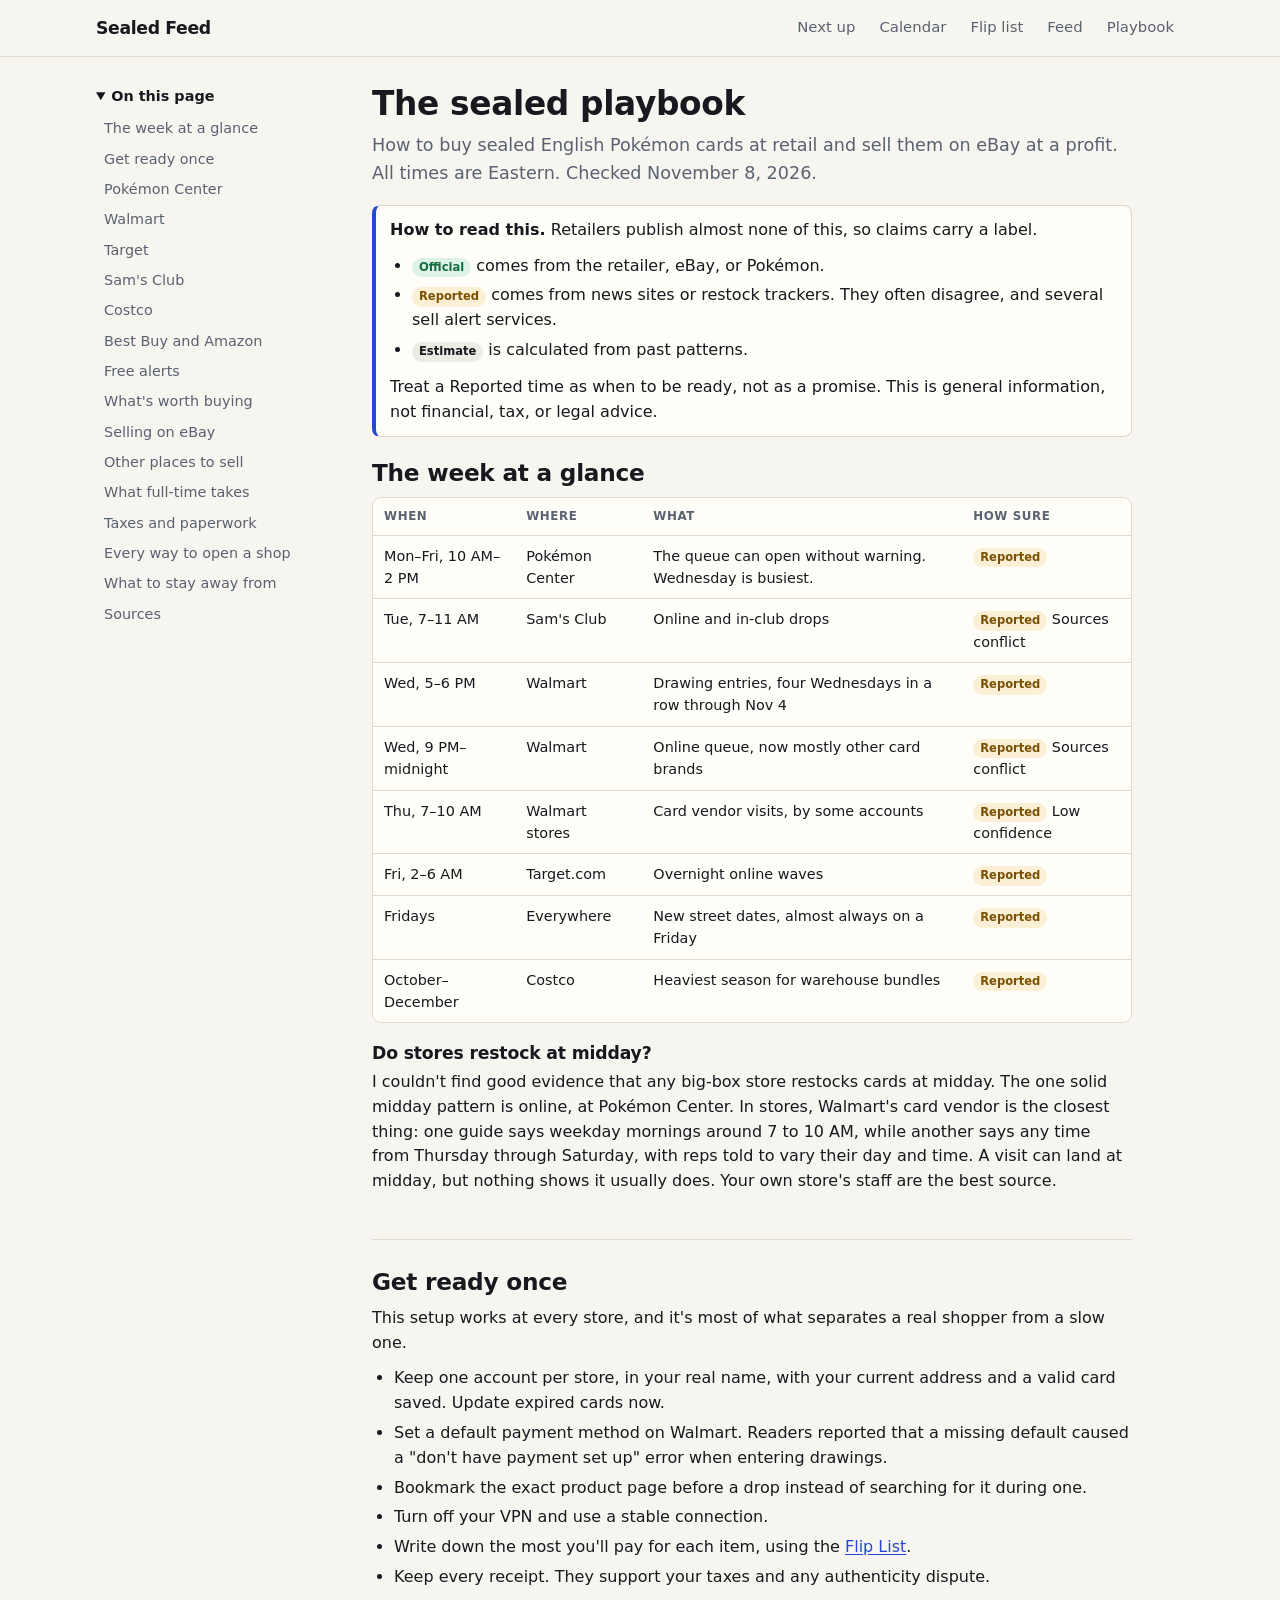
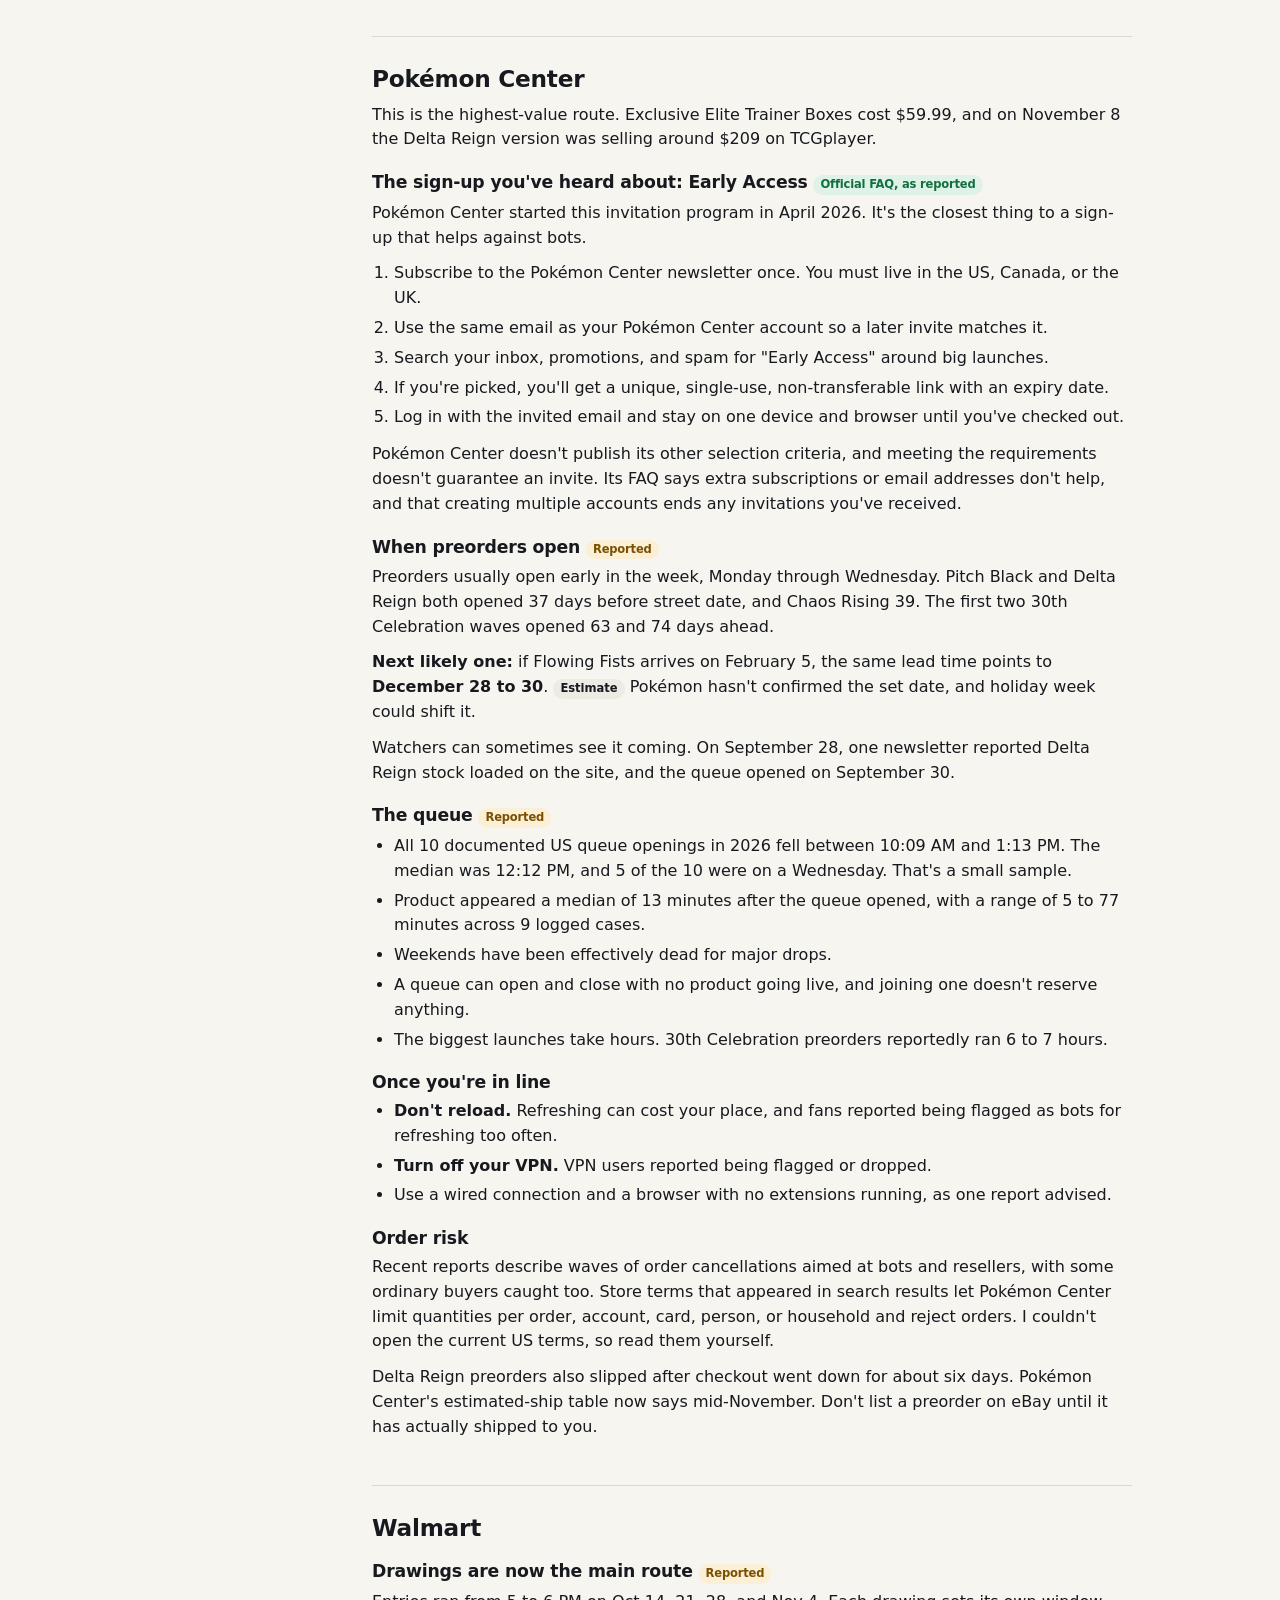
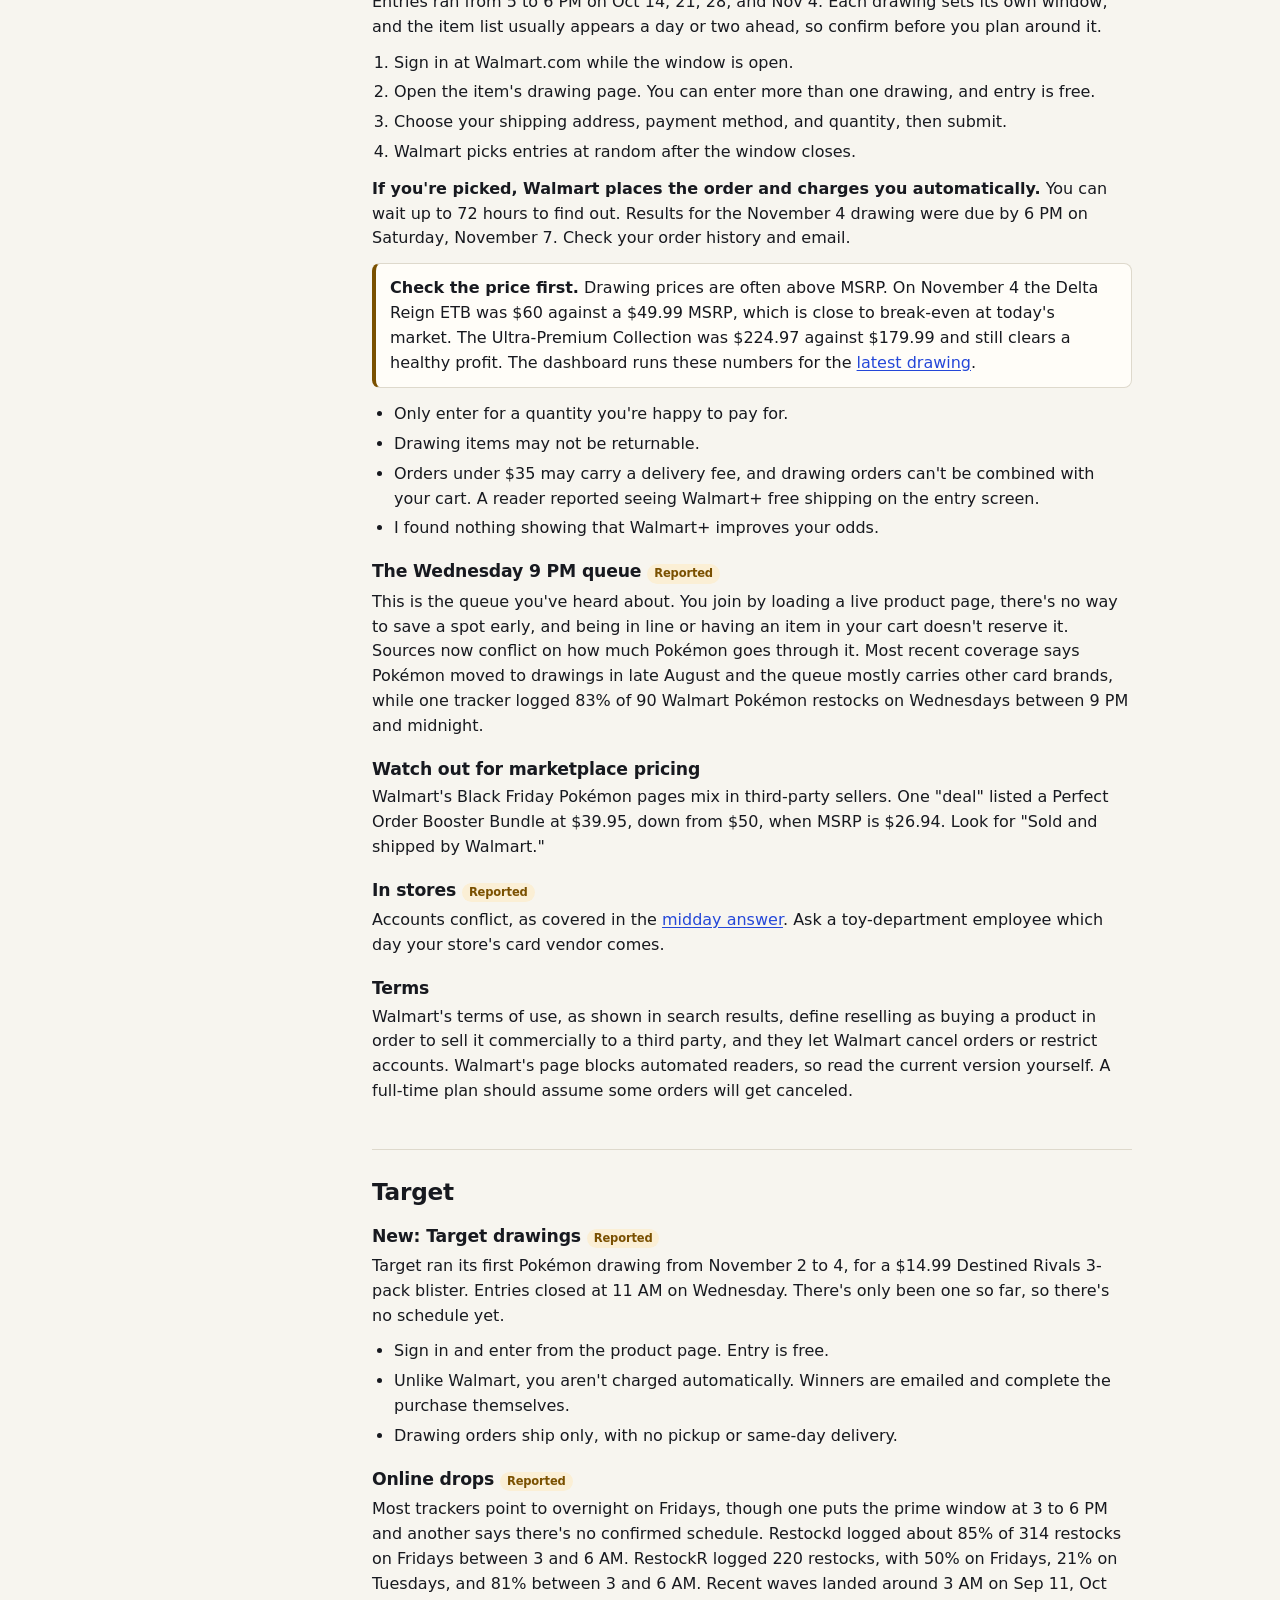
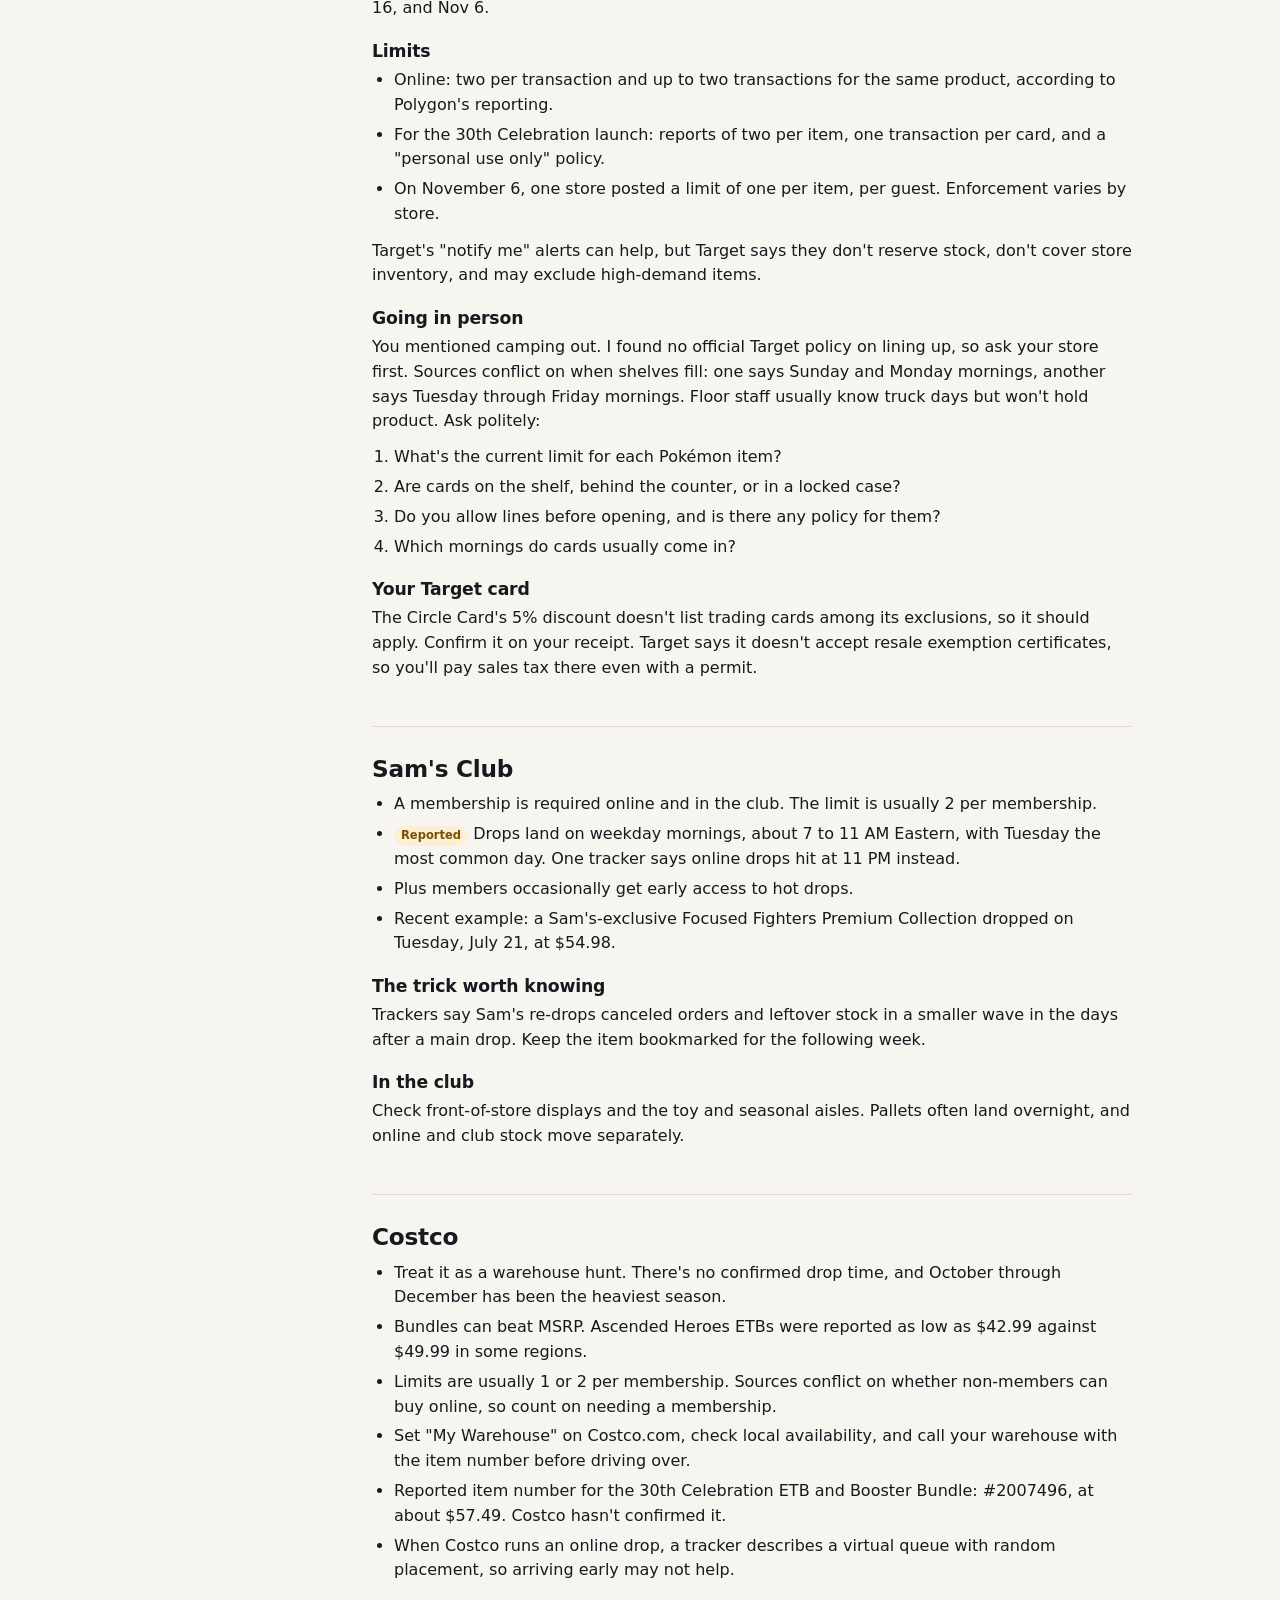
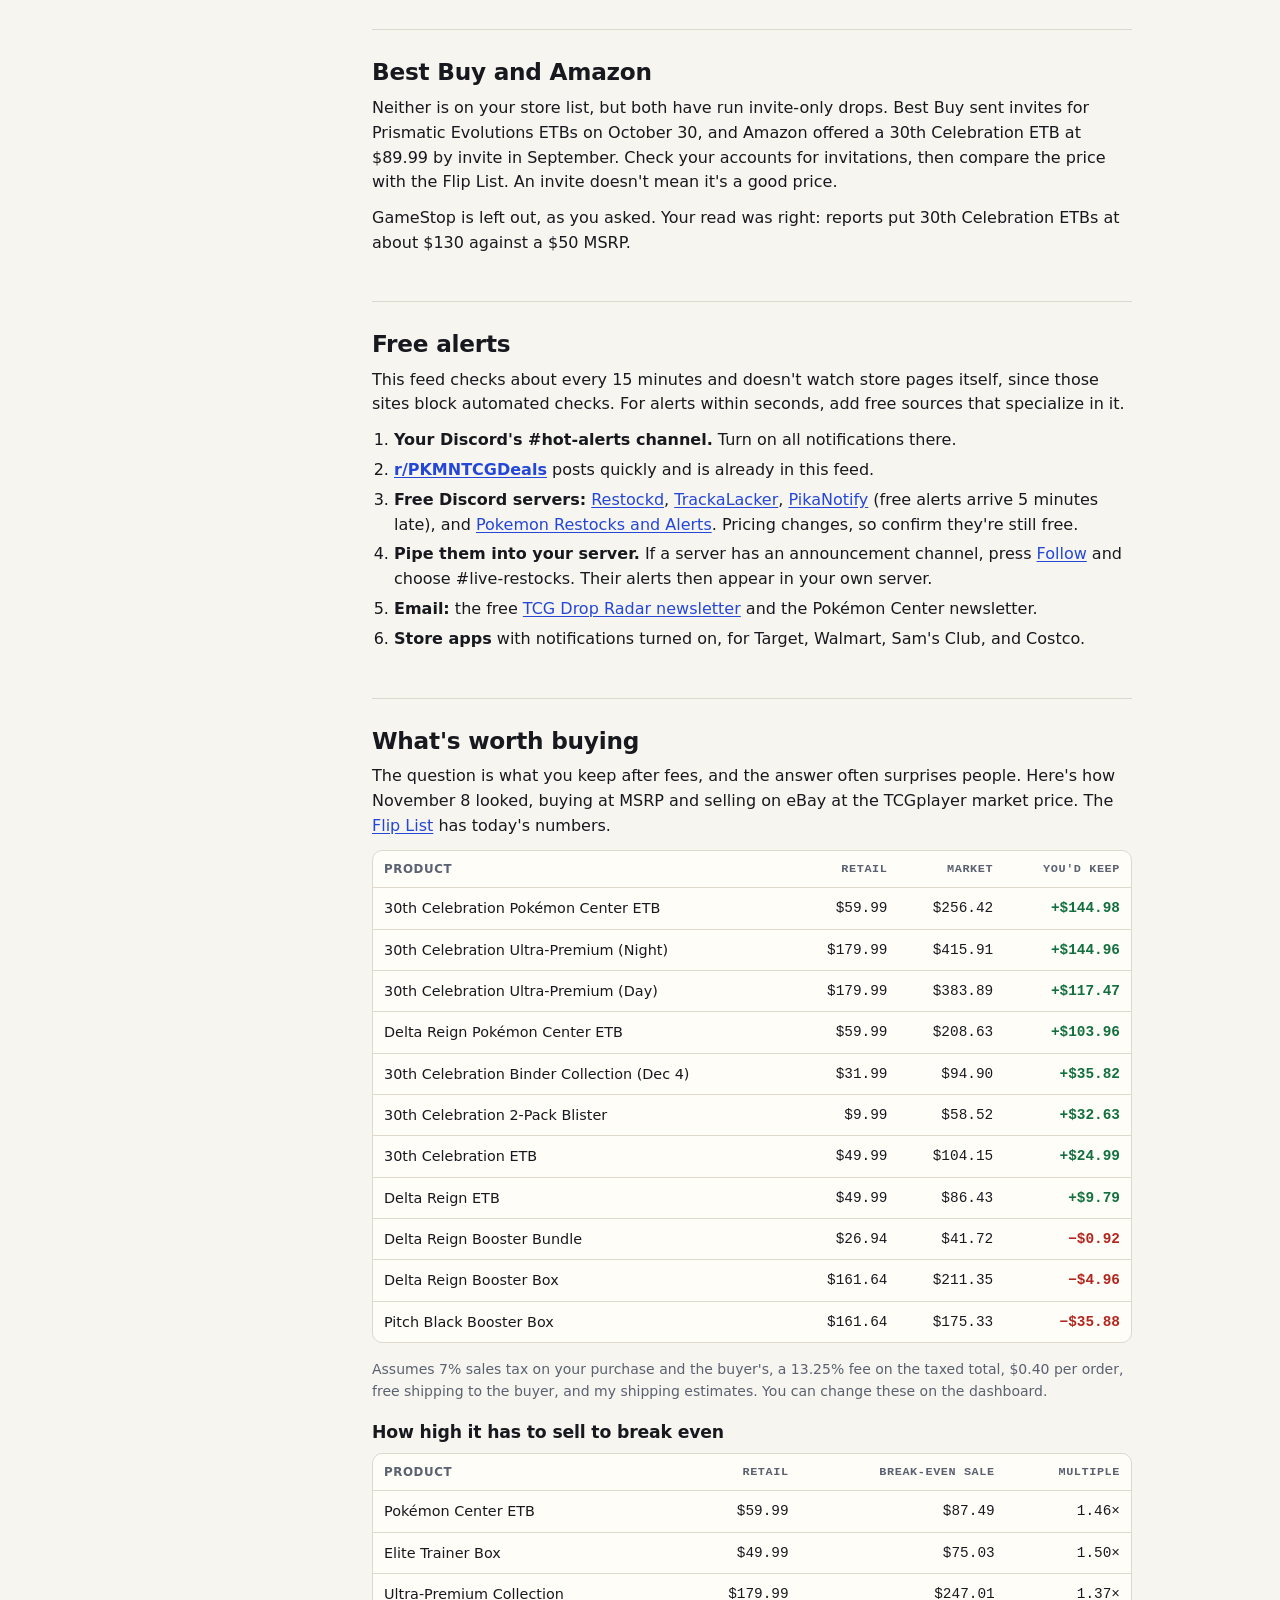
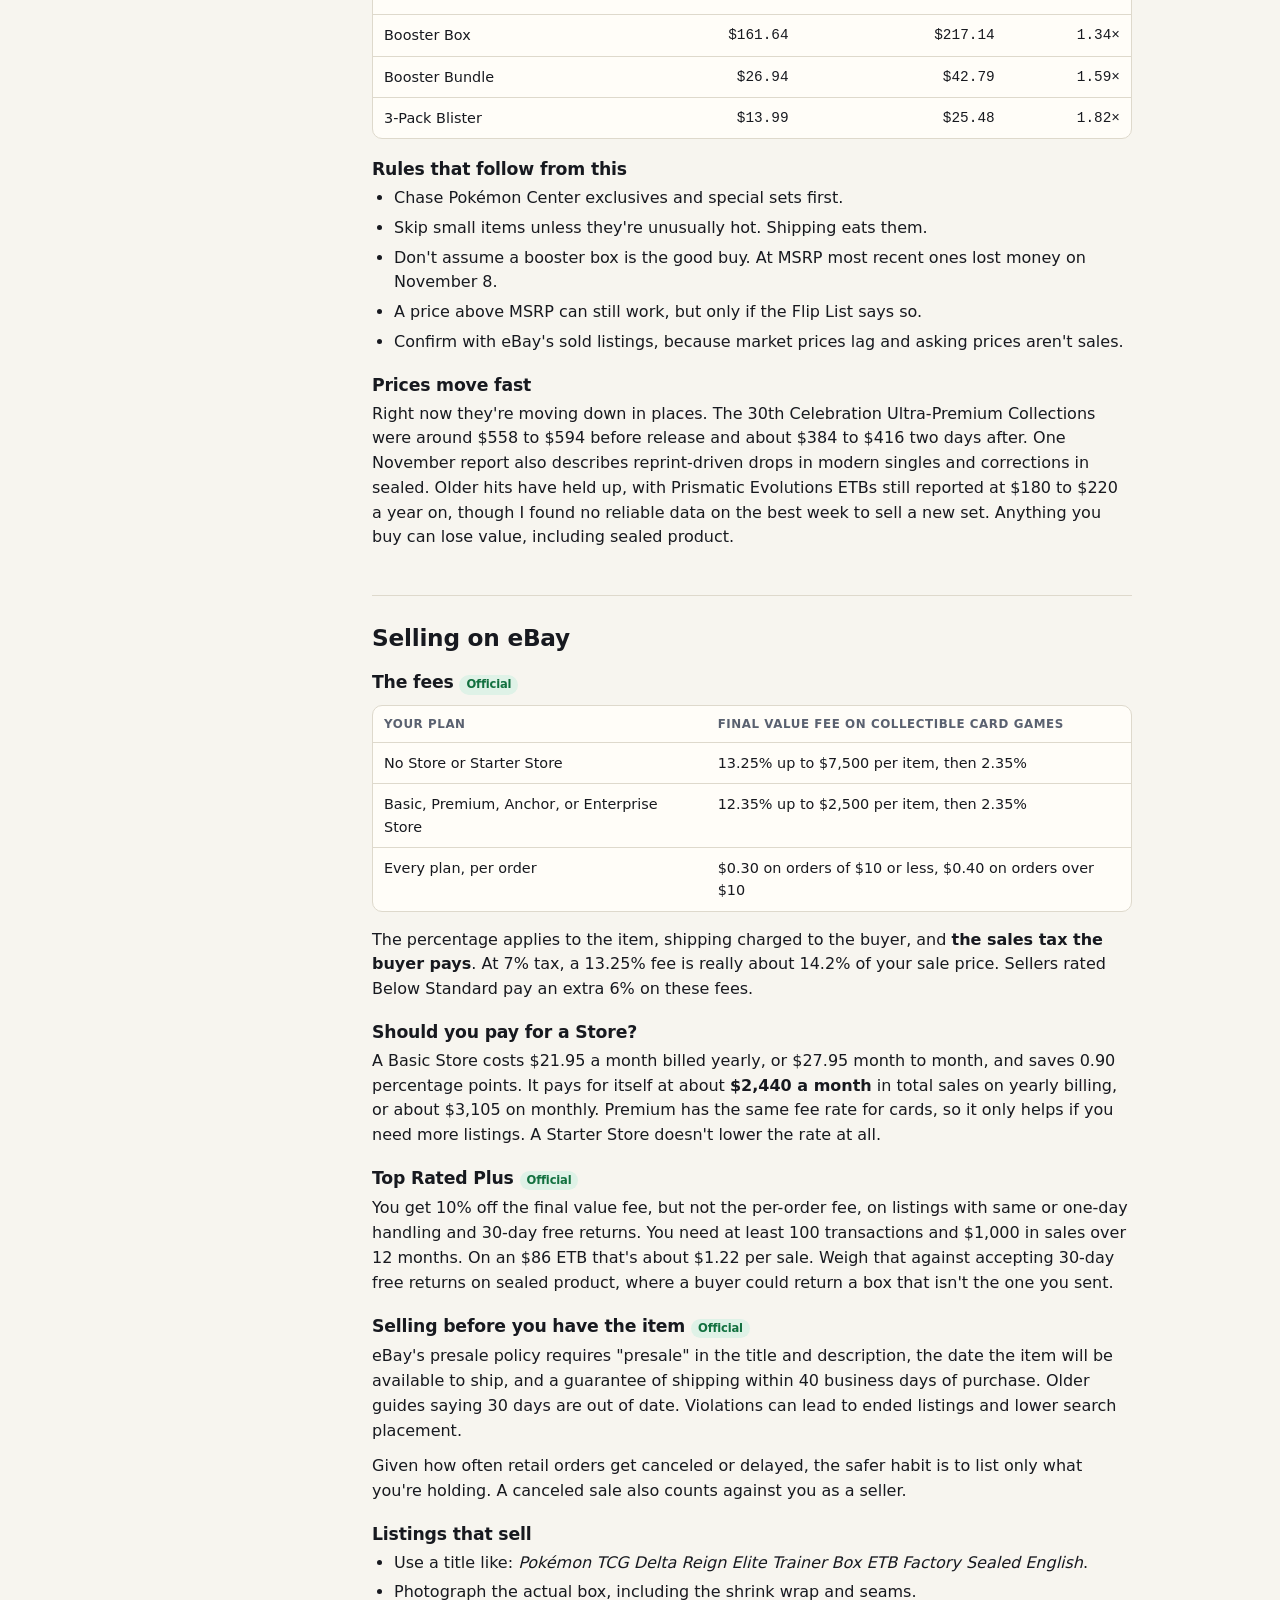
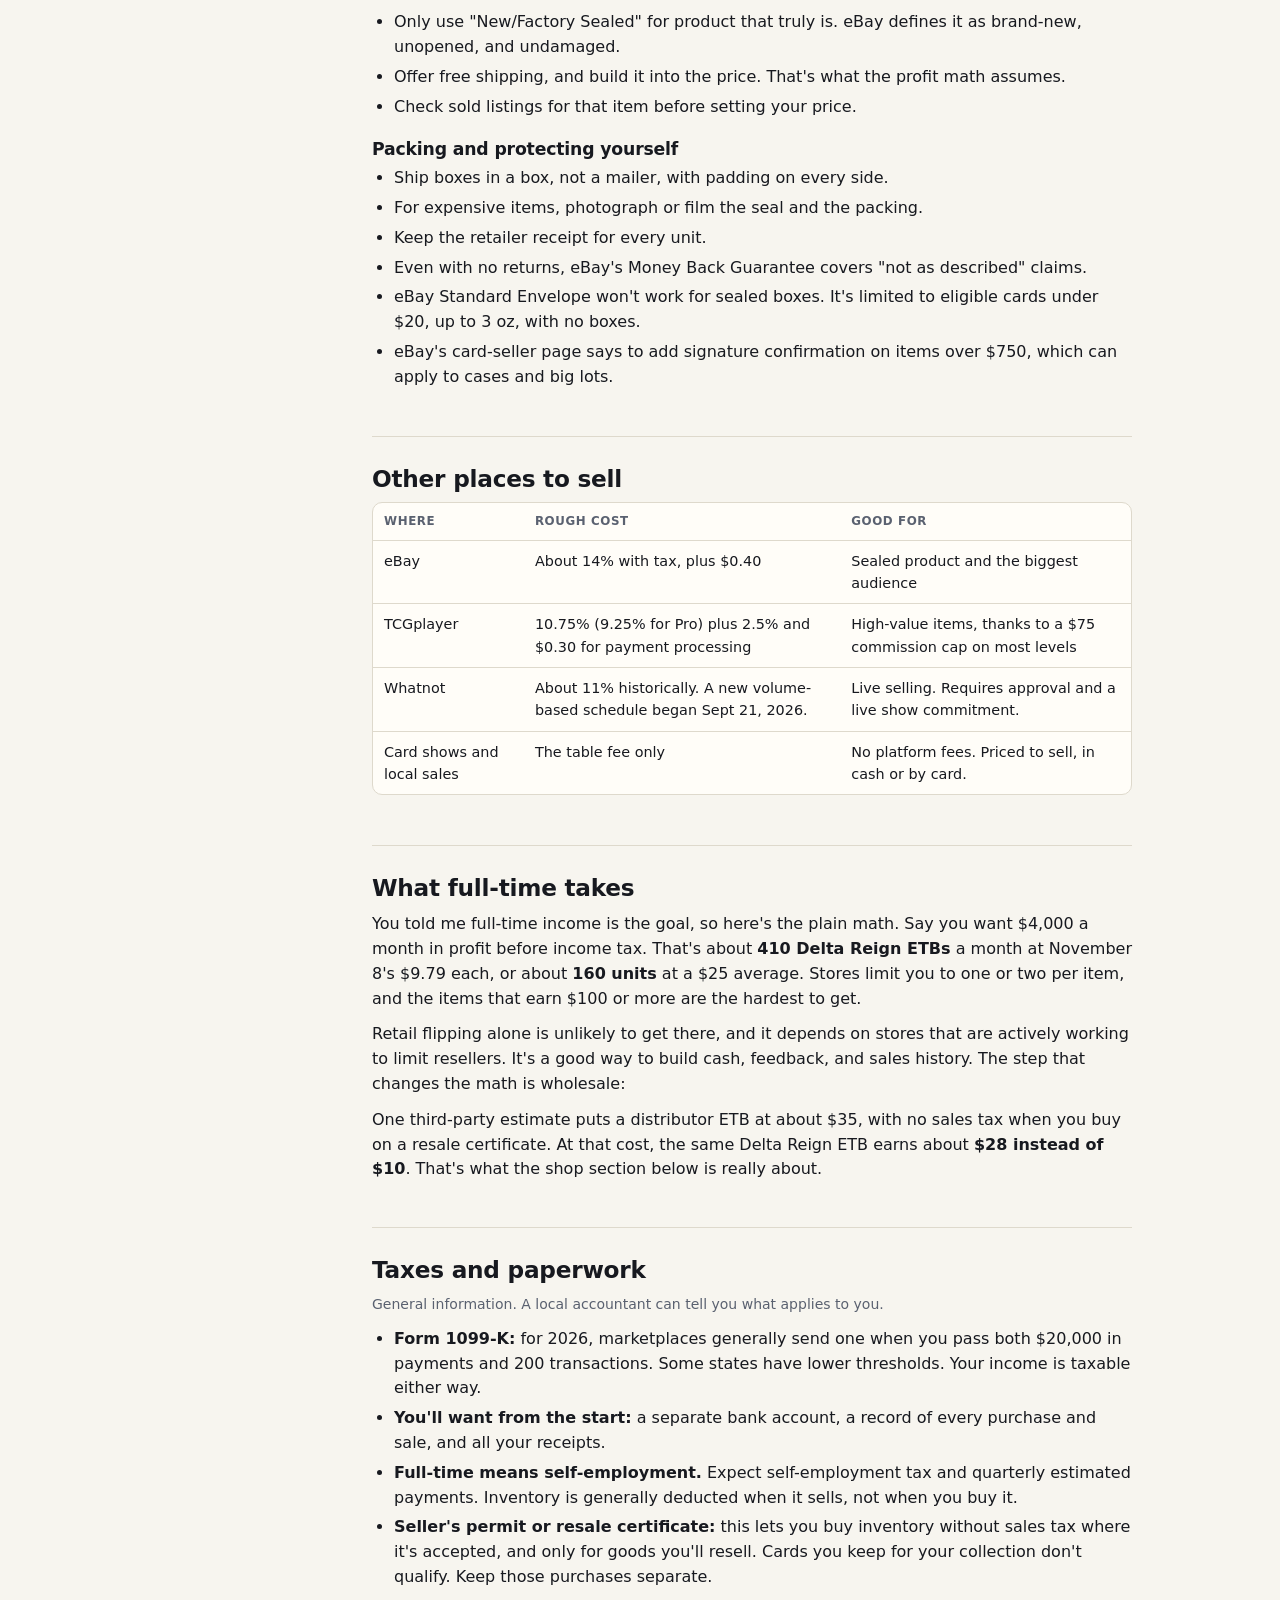
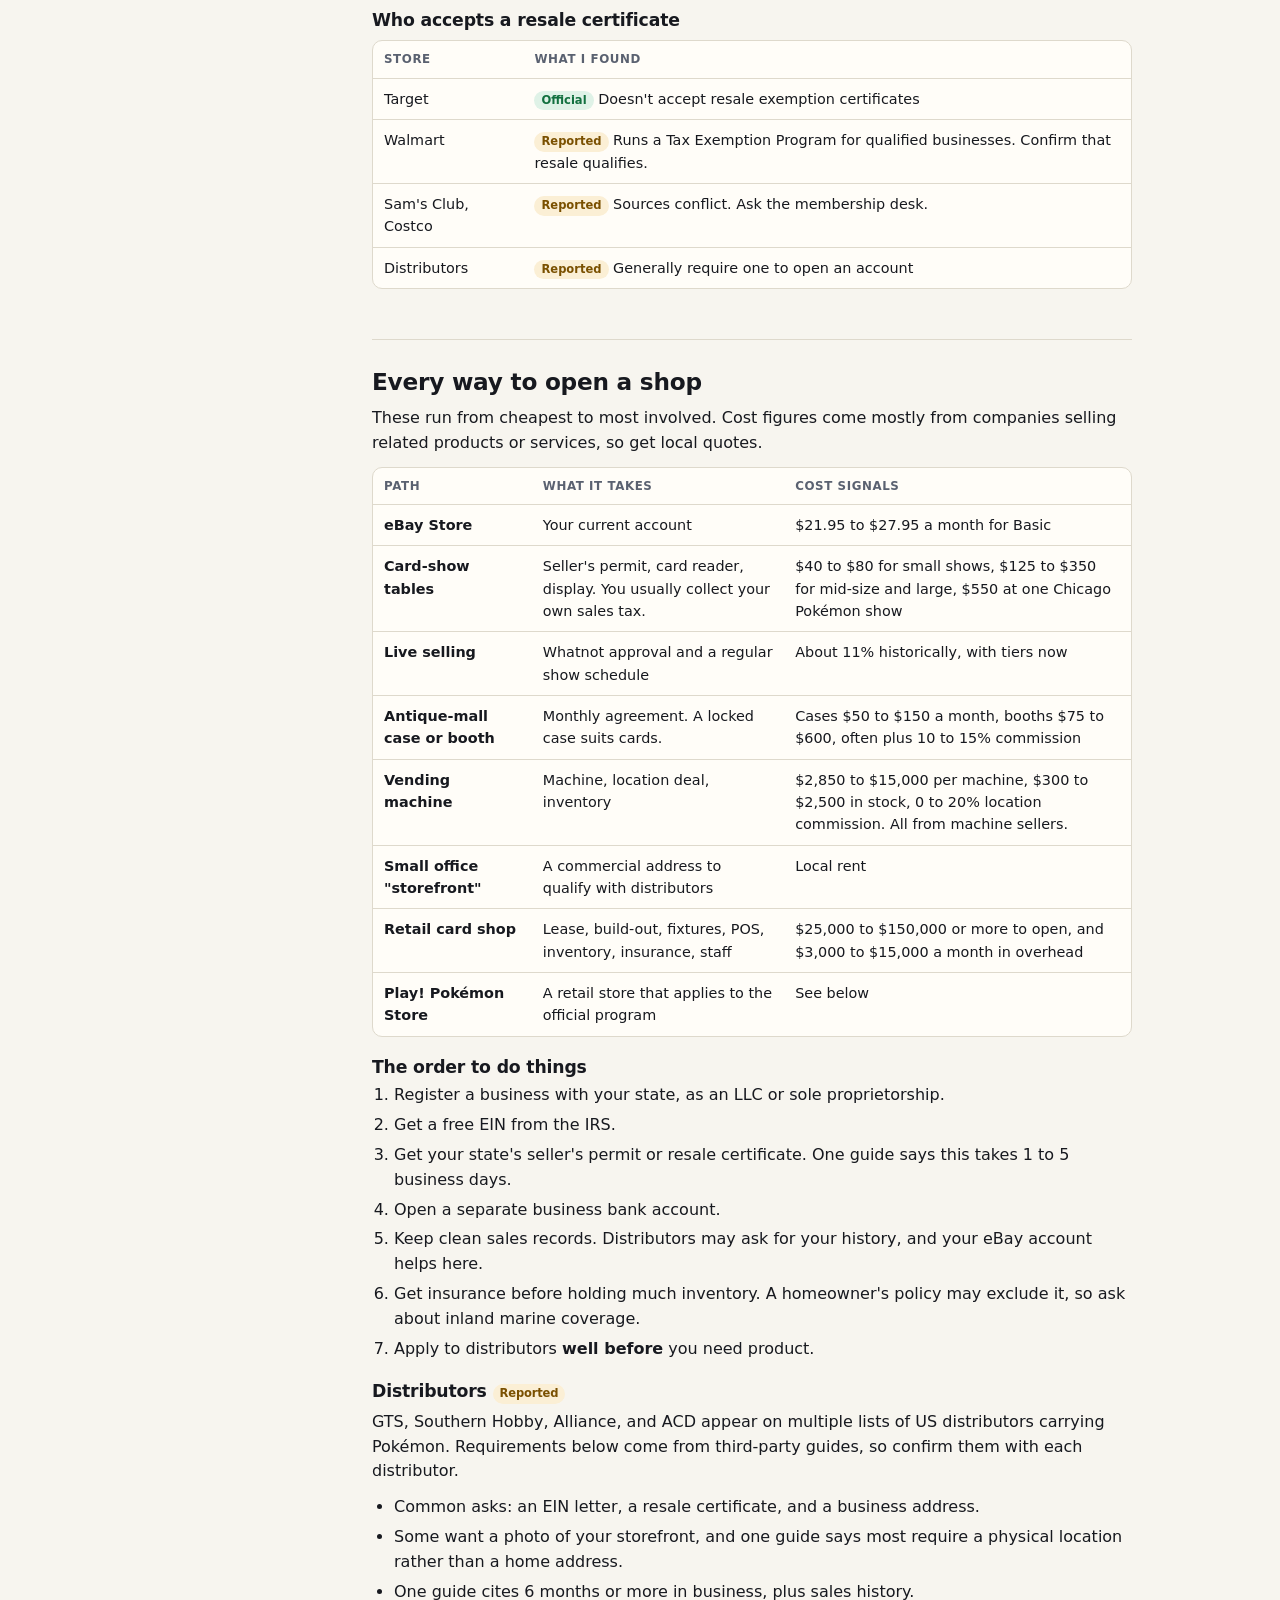
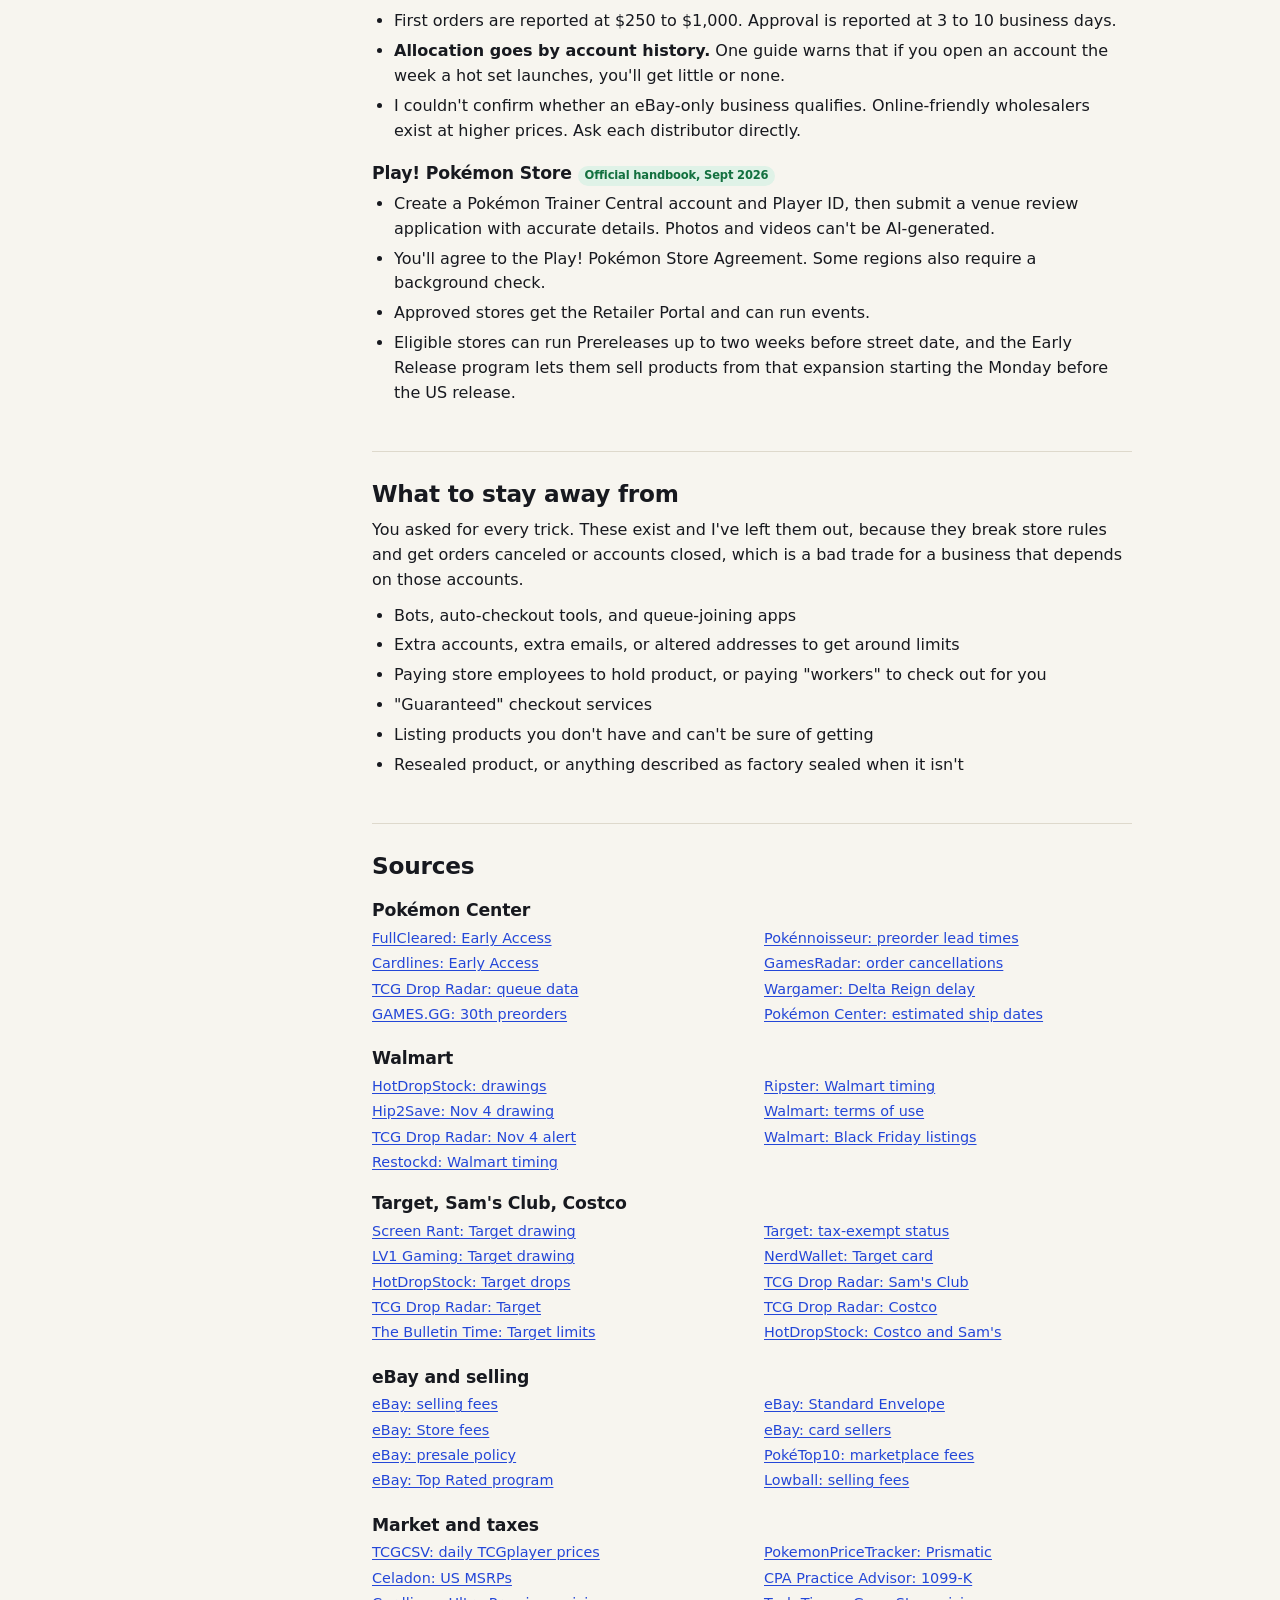
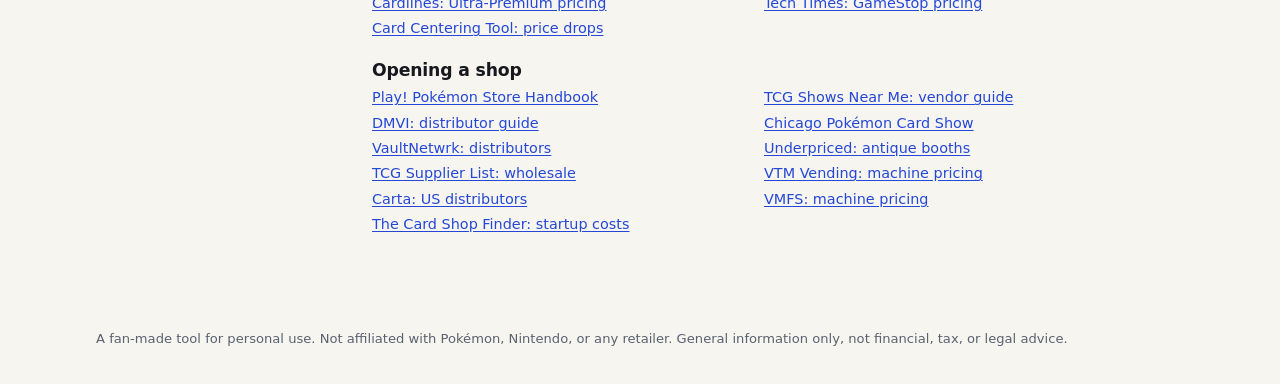
==== commit d7f99b50: "Correct two break-even figures and a timing claim in the playbook Co-Authored-By: Claude Opus 5.5 <n" ====
--- a/web/playbook.html
+++ b/web/playbook.html
@@ -7,7 +7,7 @@
   <title>Sealed Playbook</title>
   <meta name="description" content="How to buy sealed English Pokémon cards at retail and resell them on eBay, store by store.">
   <link rel="icon" href="assets/icon.svg" type="image/svg+xml">
-  <link rel="stylesheet" href="assets/styles.css">
+  <link rel="stylesheet" href="assets/styles.css?v=__ASSET_VERSION__">
 </head>
 <body>
   <a class="skip" href="#start">Skip to content</a>
@@ -181,7 +181,7 @@
         </ul>
 
         <h3>Online drops <span class="chip reported">Reported</span></h3>
-        <p>Trackers agree on overnight, and most point to Friday. Restockd logged about 85% of 314 restocks on Fridays between 3 and 6 AM. RestockR logged 220 restocks, with 50% on Fridays, 21% on Tuesdays, and 81% between 3 and 6 AM. Recent waves landed around 3 AM on Sep 11, Oct 16, and Nov 6.</p>
+        <p>Most trackers point to overnight on Fridays, though one puts the prime window at 3 to 6 PM and another says there's no confirmed schedule. Restockd logged about 85% of 314 restocks on Fridays between 3 and 6 AM. RestockR logged 220 restocks, with 50% on Fridays, 21% on Tuesdays, and 81% between 3 and 6 AM. Recent waves landed around 3 AM on Sep 11, Oct 16, and Nov 6.</p>
 
         <h3>Limits</h3>
         <ul>
@@ -277,8 +277,8 @@
             <tr><td>Pokémon Center ETB</td><td class="num">$59.99</td><td class="num">$87.49</td><td class="num">1.46×</td></tr>
             <tr><td>Elite Trainer Box</td><td class="num">$49.99</td><td class="num">$75.03</td><td class="num">1.50×</td></tr>
             <tr><td>Ultra-Premium Collection</td><td class="num">$179.99</td><td class="num">$247.01</td><td class="num">1.37×</td></tr>
-            <tr><td>Booster Box</td><td class="num">$161.64</td><td class="num">$217.13</td><td class="num">1.34×</td></tr>
-            <tr><td>Booster Bundle</td><td class="num">$26.94</td><td class="num">$42.80</td><td class="num">1.59×</td></tr>
+            <tr><td>Booster Box</td><td class="num">$161.64</td><td class="num">$217.14</td><td class="num">1.34×</td></tr>
+            <tr><td>Booster Bundle</td><td class="num">$26.94</td><td class="num">$42.79</td><td class="num">1.59×</td></tr>
             <tr><td>3-Pack Blister</td><td class="num">$13.99</td><td class="num">$25.48</td><td class="num">1.82×</td></tr>
           </tbody>
         </table></div>
@@ -521,5 +521,10 @@
   <footer class="wrap footer">
     <p>A fan-made tool for personal use. Not affiliated with Pokémon, Nintendo, or any retailer. General information only, not financial, tax, or legal advice.</p>
   </footer>
+  <script>
+    if (window.matchMedia("(max-width: 900px)").matches) {
+      document.querySelector(".toc details").open = false;
+    }
+  </script>
 </body>
 </html>
--- a/web/assets/styles.css
+++ b/web/assets/styles.css
@@ -79,6 +79,7 @@
 .ticket-body { padding: 12px 16px; min-width: 0; }
 .ticket-body h3 { margin-bottom: 3px; }
 .ticket-body p { font-size: 0.92rem; color: var(--muted); }
+.ticket-body .schedule { color: var(--ink); font-weight: 600; }
 .ticket-side { display: flex; flex-direction: column; align-items: flex-end; justify-content: center; gap: 6px; padding: 12px 14px; white-space: nowrap; }
 .countdown { font: 700 0.92rem/1.2 var(--mono); }
 .ticket.hero { grid-template-columns: 148px minmax(0, 1fr) auto; border-color: var(--accent); border-width: 2px; }
@@ -182,6 +183,12 @@
   .flip td.num::before { content: attr(data-label); display: block; font: 700 0.68rem/1.4 var(--sans); text-transform: uppercase; letter-spacing: 0.05em; color: var(--muted); }
   .flip td.cell-name, .flip td.cell-check { grid-column: 1 / -1; }
   .check-links { flex-direction: row; gap: 14px; }
+}
+
+@media (max-width: 480px) {
+  .top-row { gap: 10px; }
+  .top nav a:first-child { display: none; }
+  .top nav a { padding: 7px 5px; font-size: 0.86rem; }
 }
 
 /* Playbook */
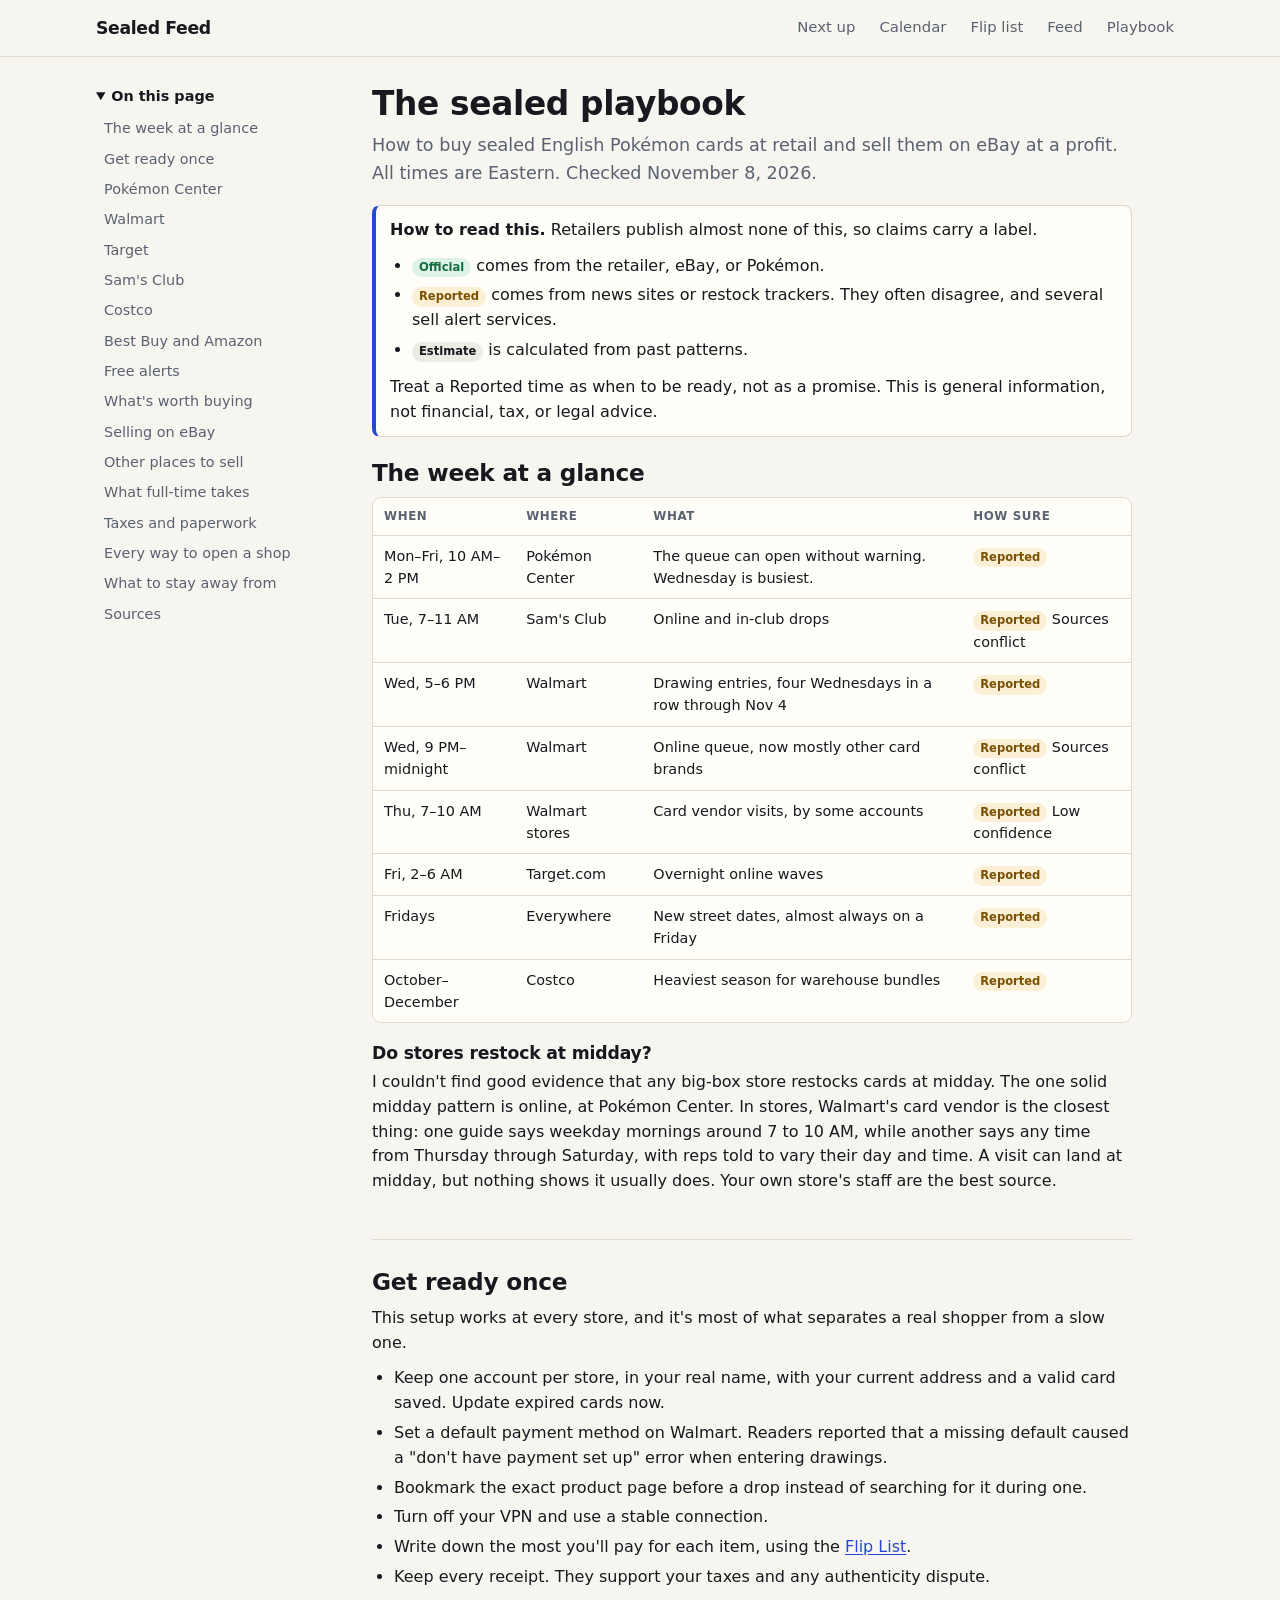
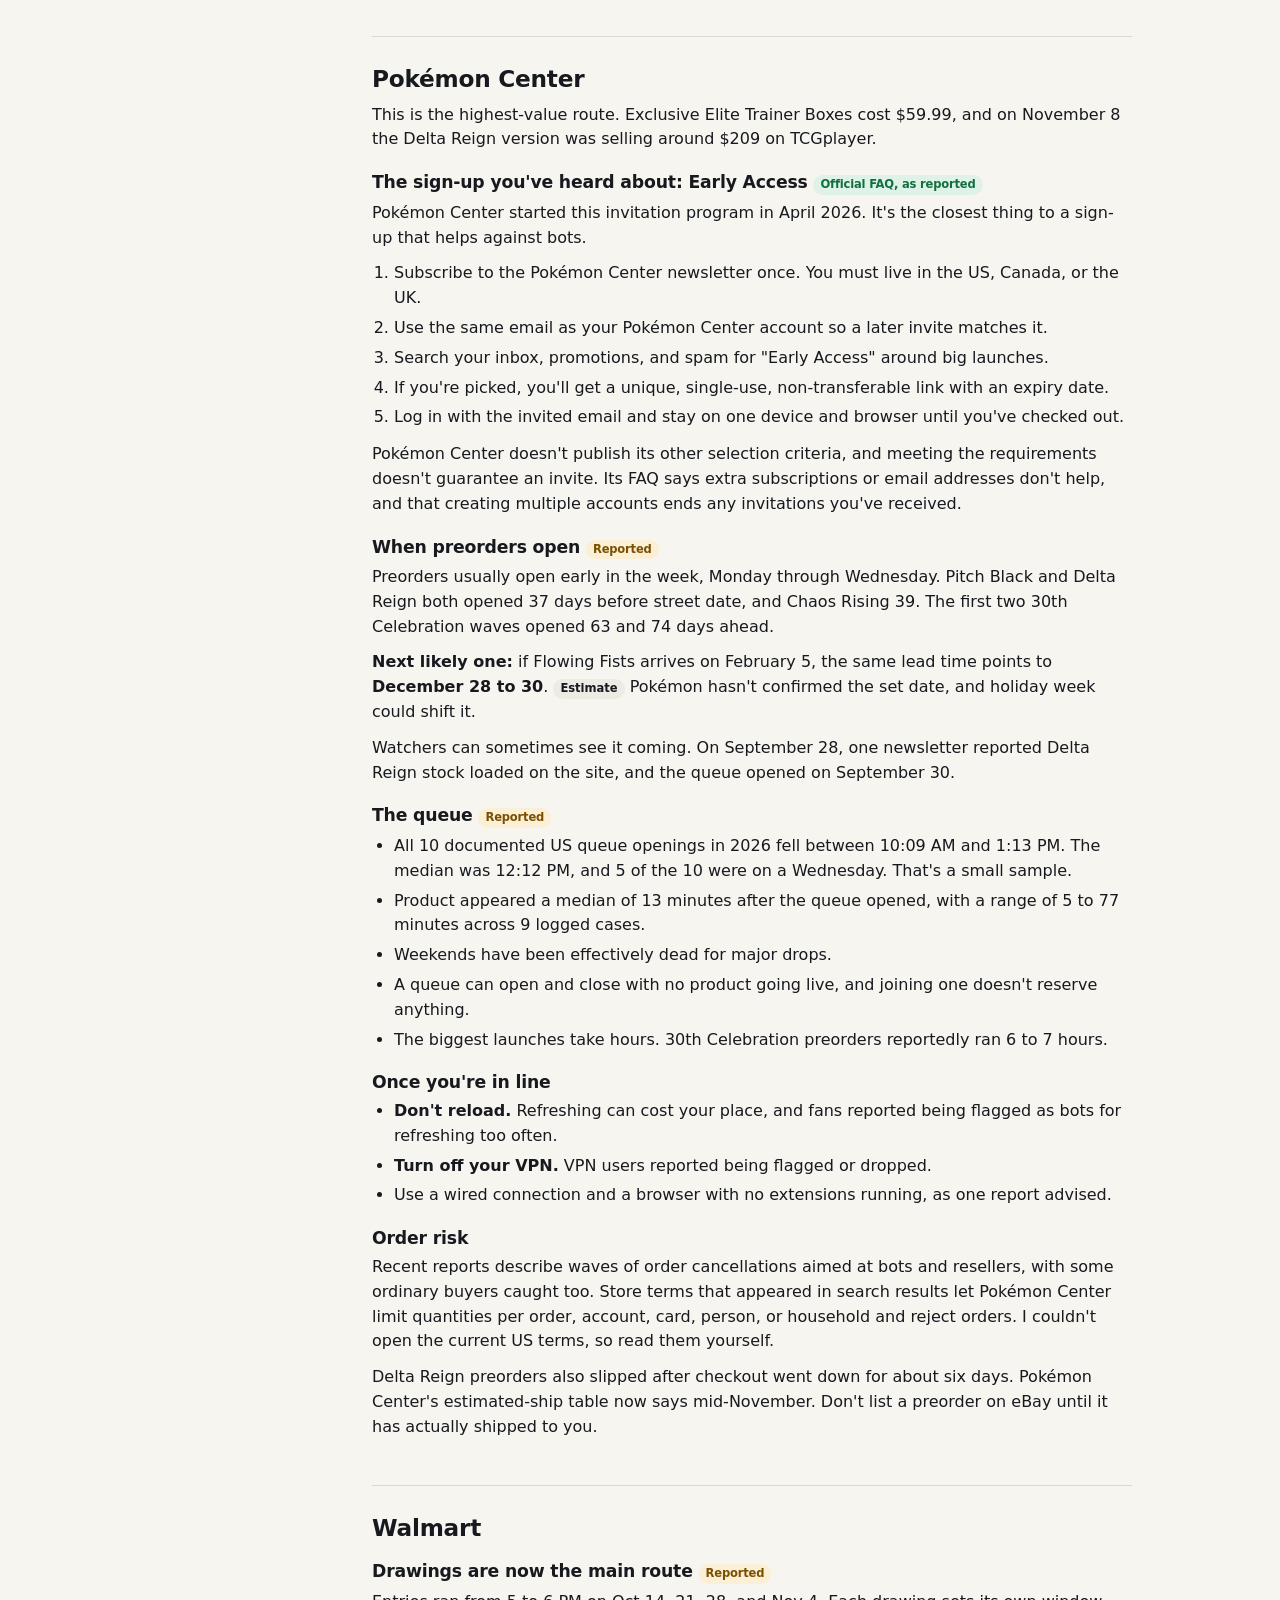
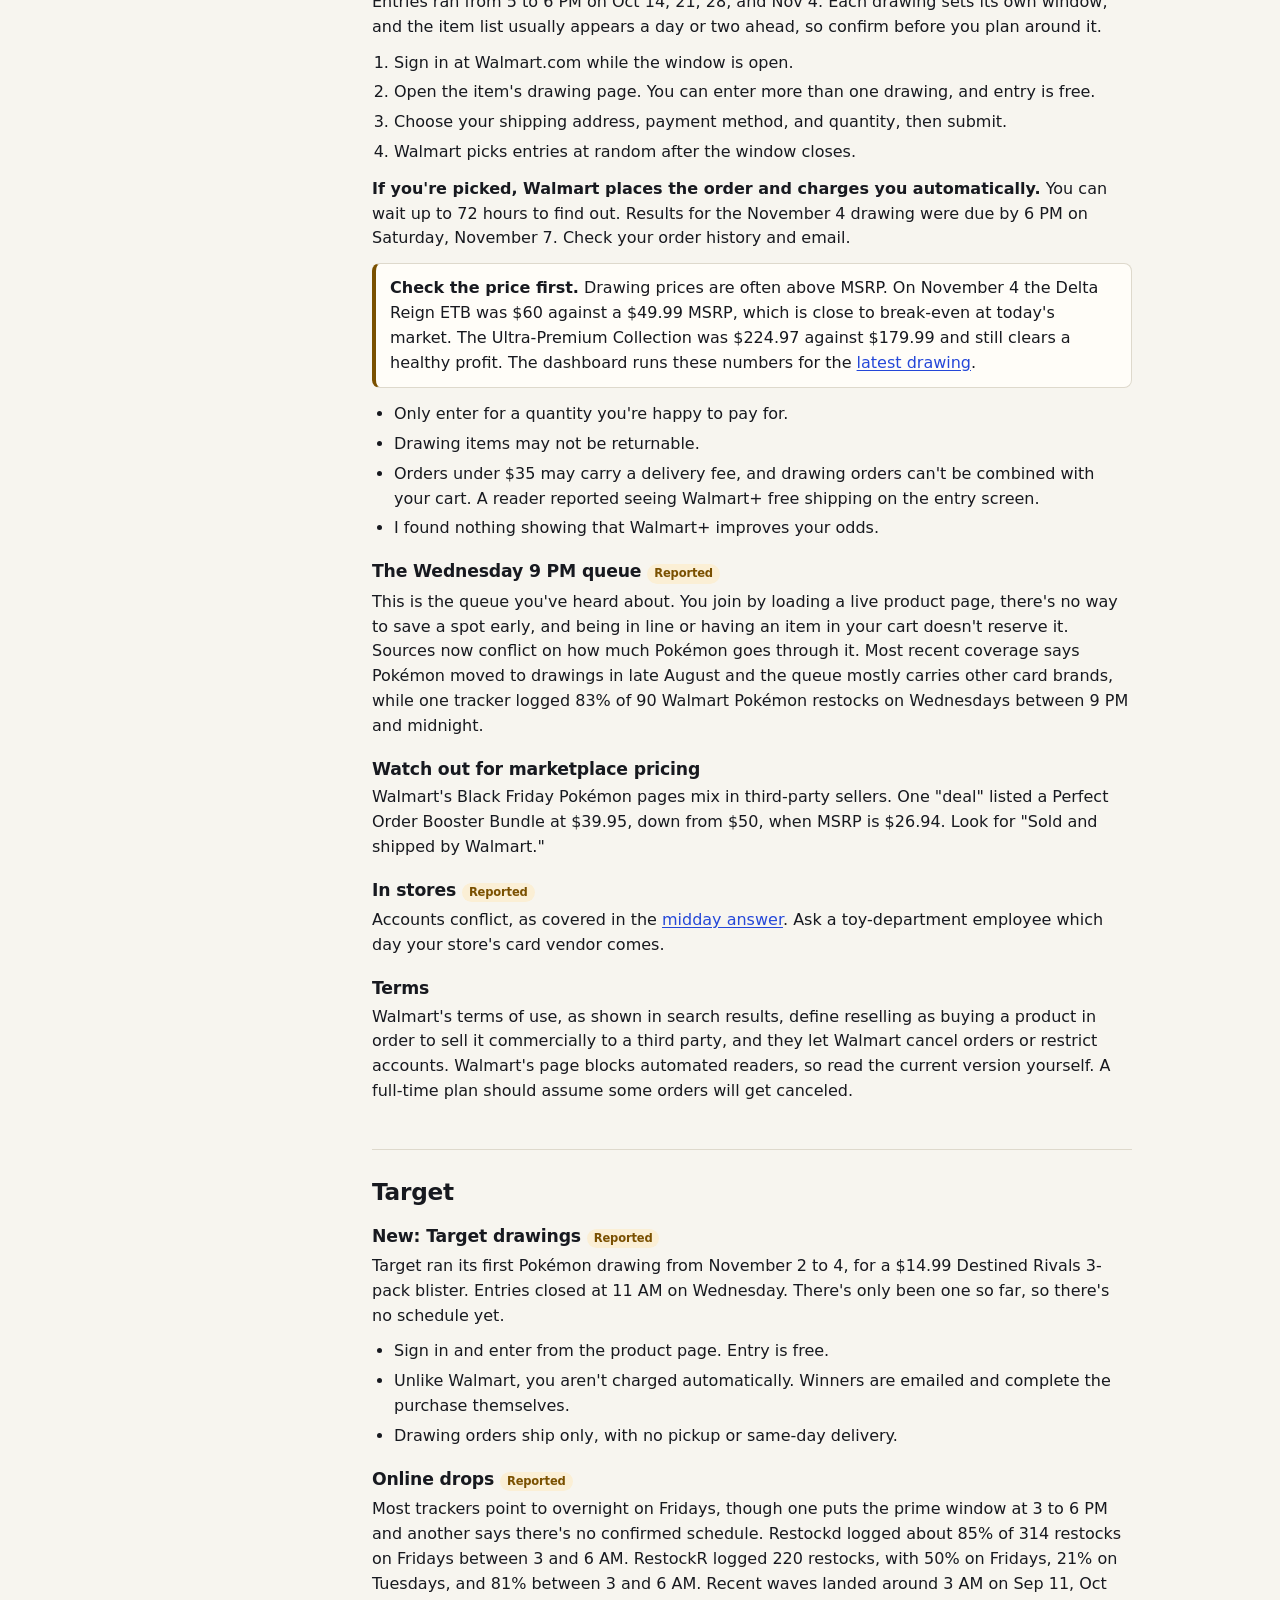
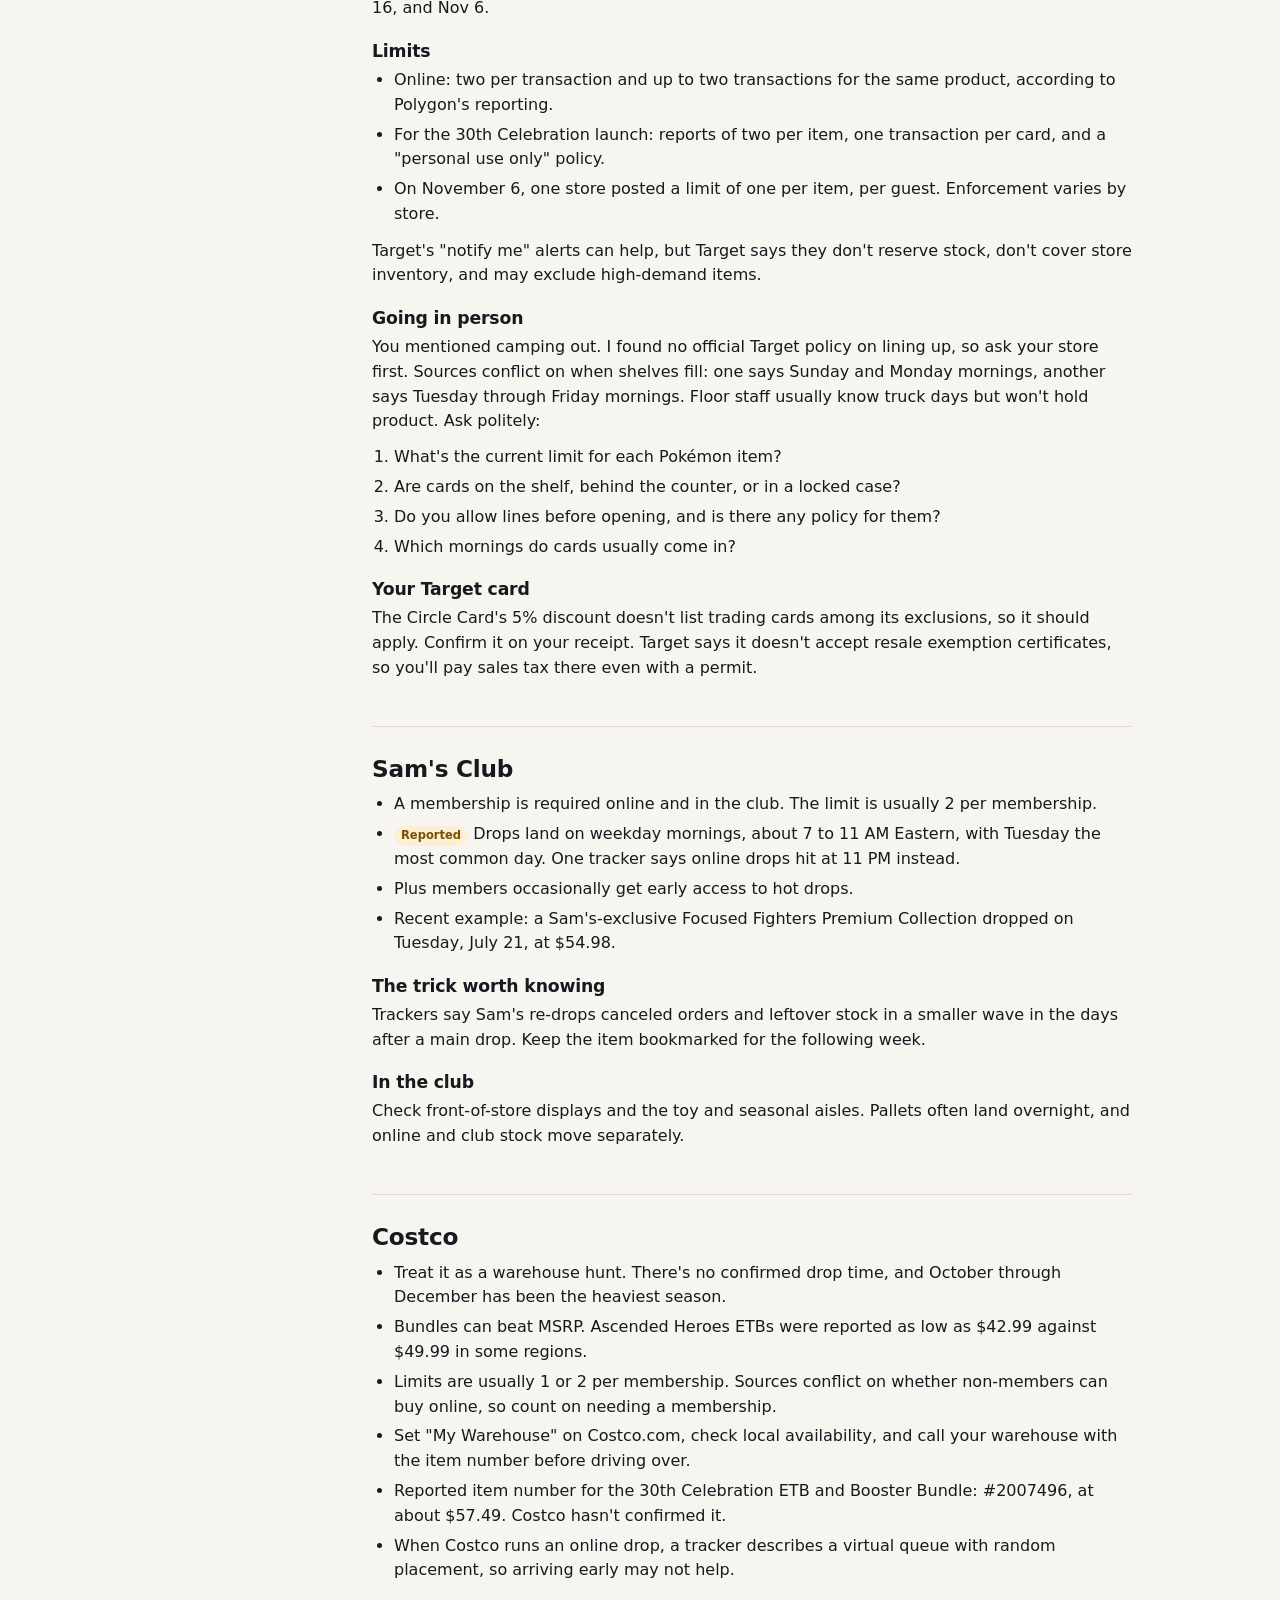
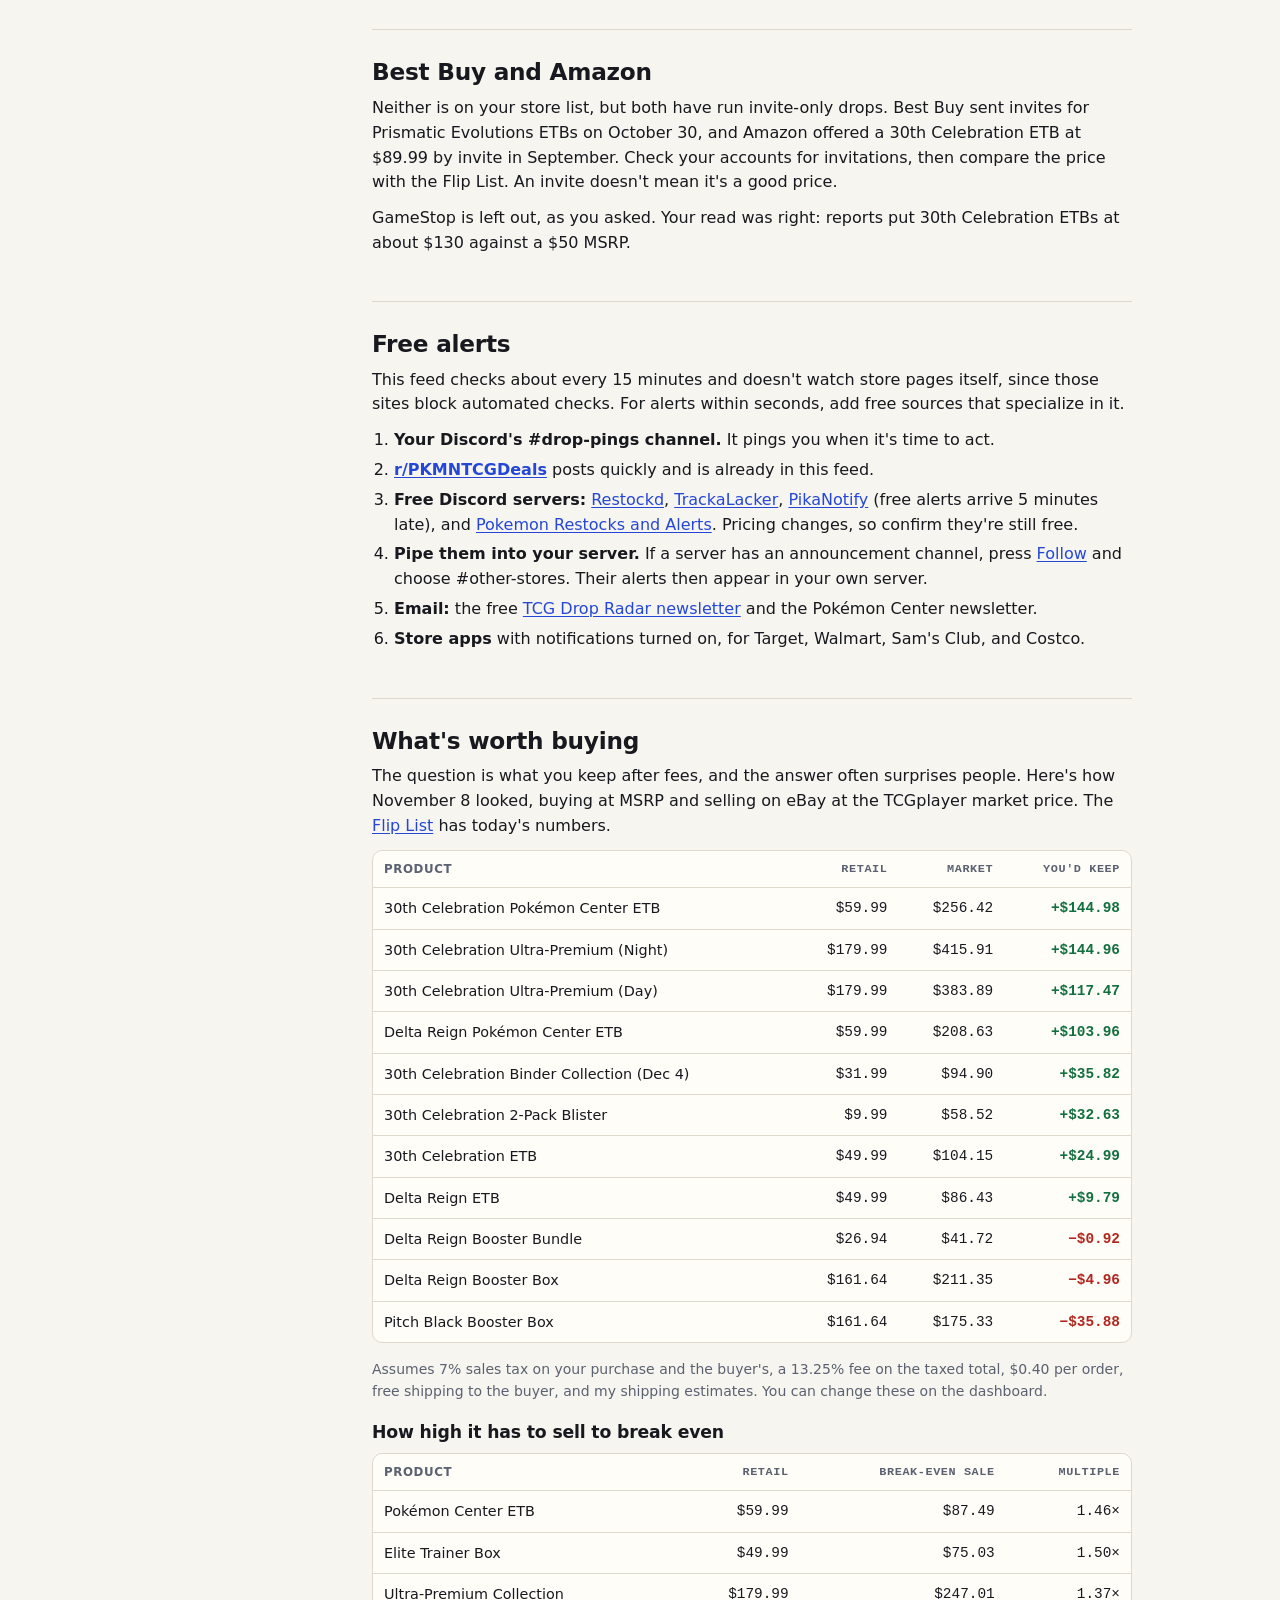
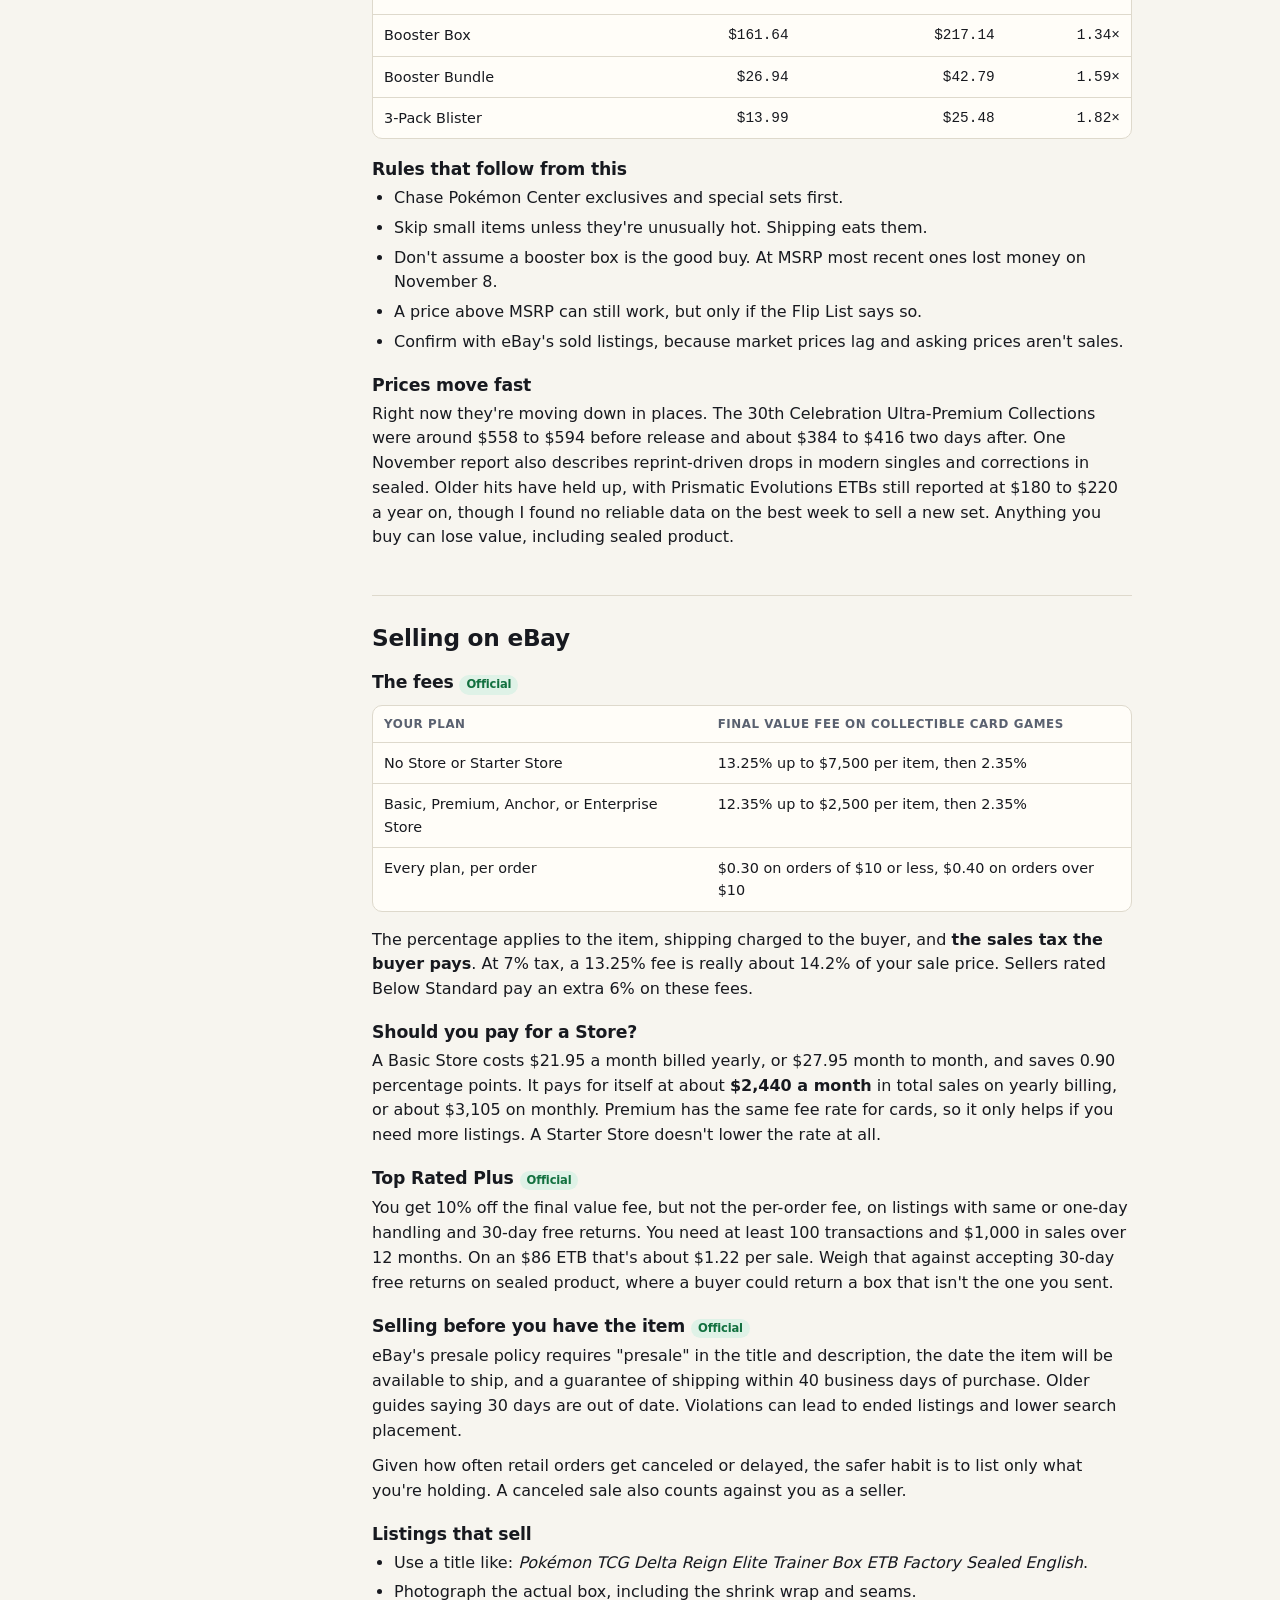
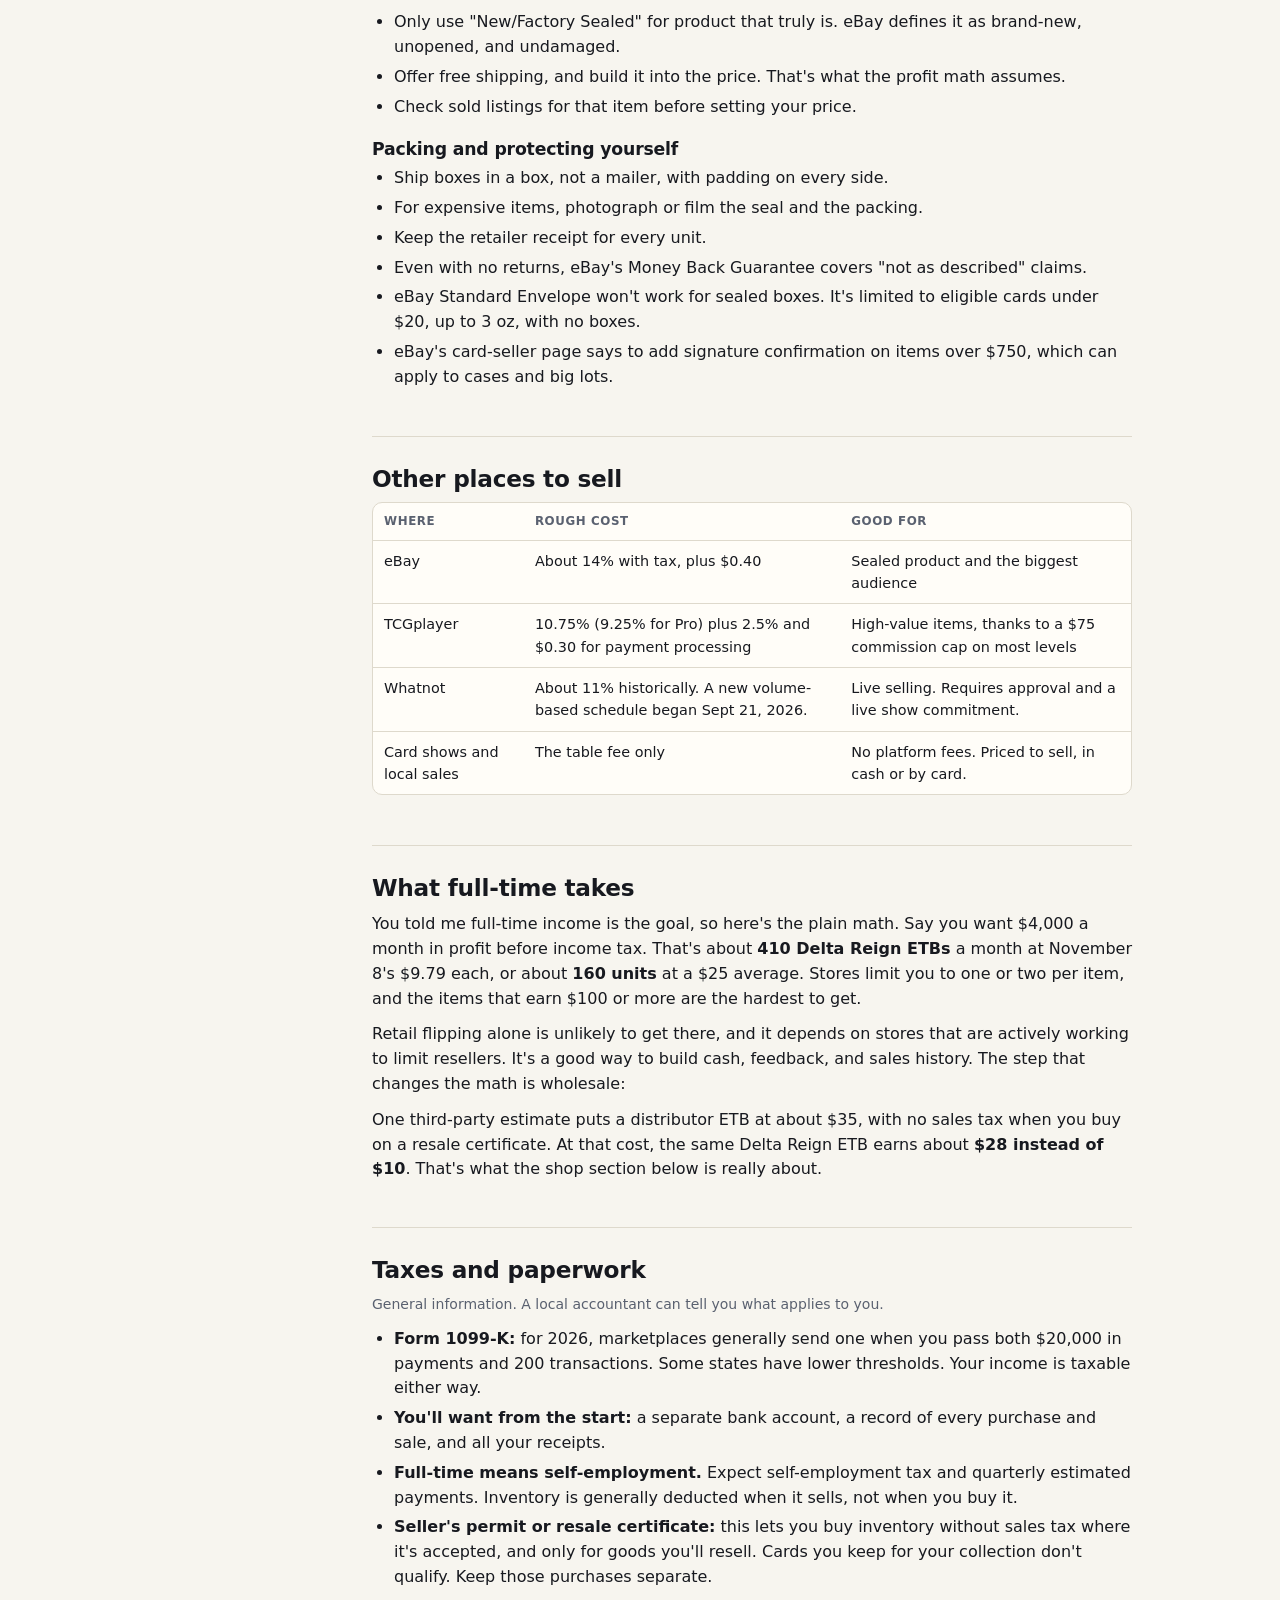
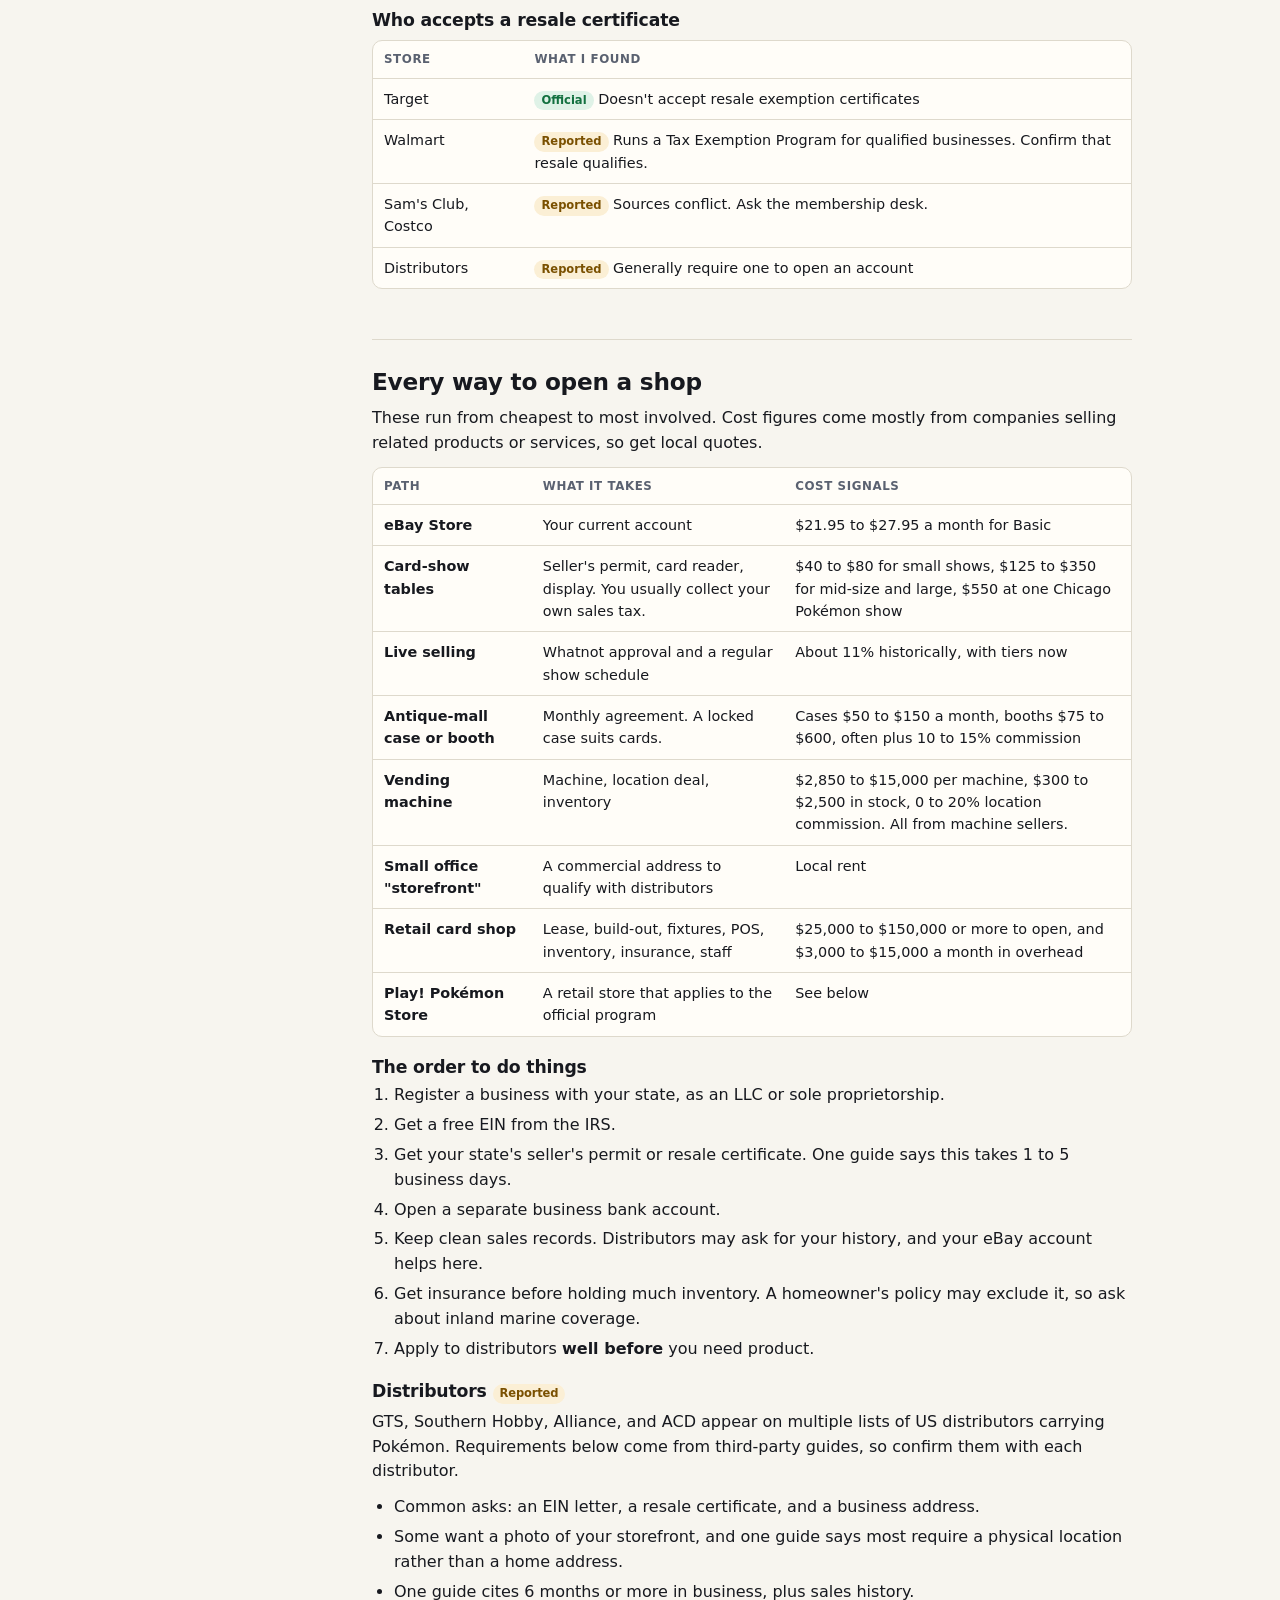
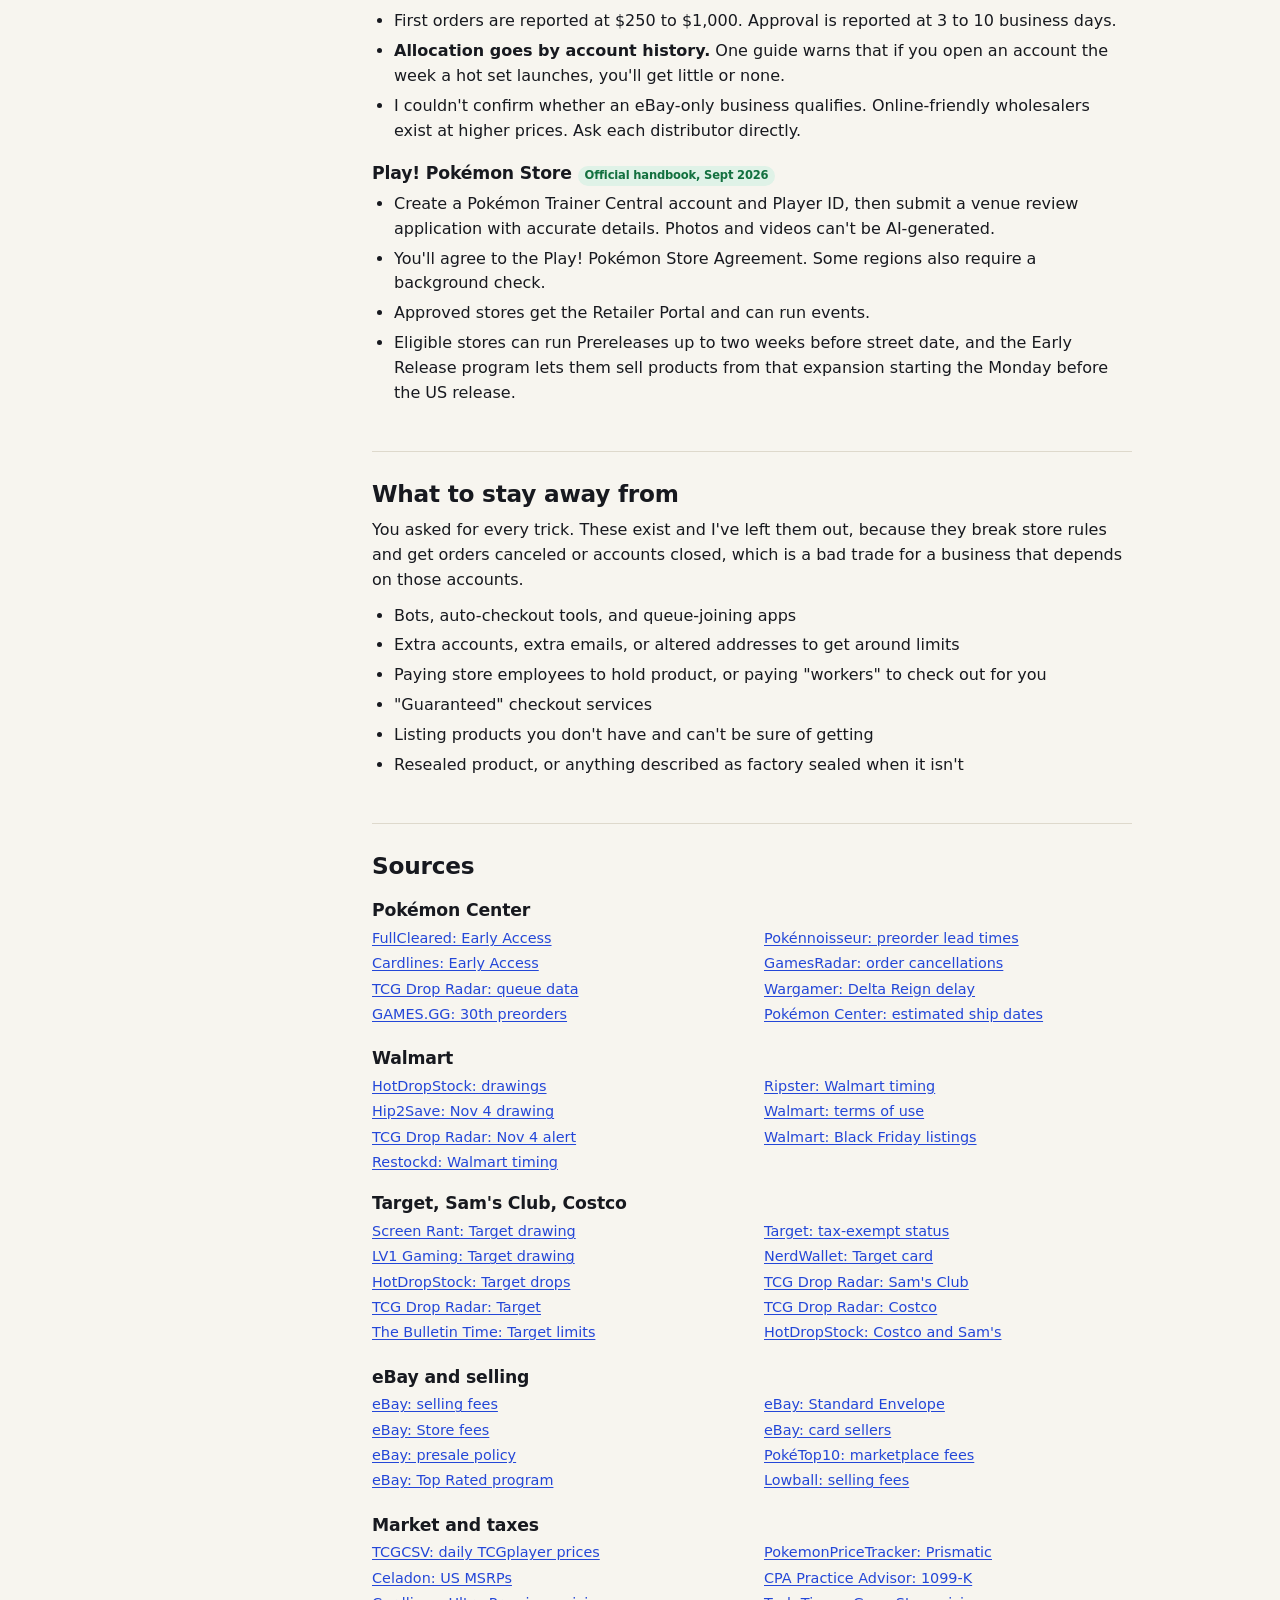
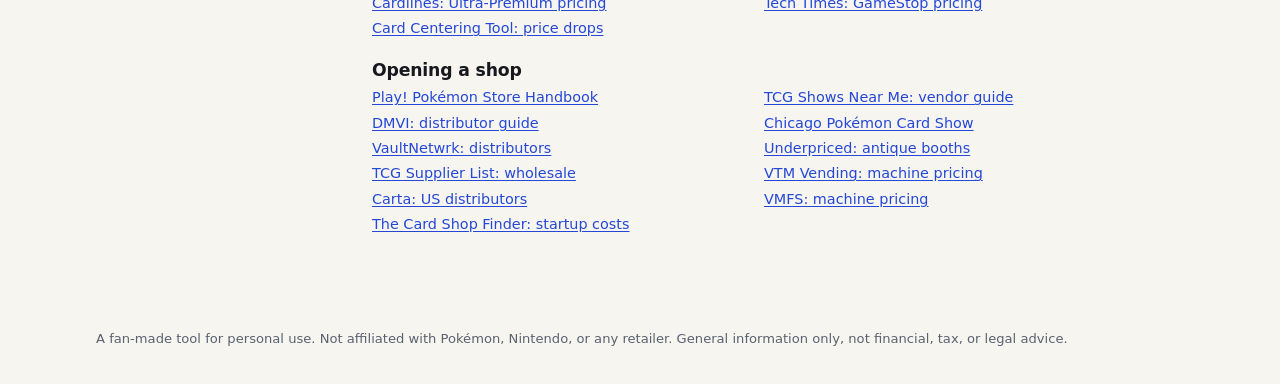
==== commit 3d3e2cf3: "Rebuild the Discord server around clear, separate channels Adds a channel per store, always-current " ====
--- a/web/playbook.html
+++ b/web/playbook.html
@@ -240,10 +240,10 @@
         <h2>Free alerts</h2>
         <p>This feed checks about every 15 minutes and doesn't watch store pages itself, since those sites block automated checks. For alerts within seconds, add free sources that specialize in it.</p>
         <ol>
-          <li><strong>Your Discord's #hot-alerts channel.</strong> Turn on all notifications there.</li>
+          <li><strong>Your Discord's #drop-pings channel.</strong> It pings you when it's time to act.</li>
           <li><strong><a href="https://www.reddit.com/r/PKMNTCGDeals/" rel="noopener">r/PKMNTCGDeals</a></strong> posts quickly and is already in this feed.</li>
           <li><strong>Free Discord servers:</strong> <a href="https://restockd.app/blog/pokemon-discord" rel="noopener">Restockd</a>, <a href="https://www.trackalacker.com/articles/news/best-free-pokemon-restocks-discord-server" rel="noopener">TrackaLacker</a>, <a href="https://pikanotify.com/" rel="noopener">PikaNotify</a> (free alerts arrive 5 minutes late), and <a href="https://discord.com/servers/pokemon-restocks-and-alerts-1369077918244012072" rel="noopener">Pokemon Restocks and Alerts</a>. Pricing changes, so confirm they're still free.</li>
-          <li><strong>Pipe them into your server.</strong> If a server has an announcement channel, press <a href="https://support.discord.com/hc/en-us/articles/360028384531-Channel-Following-FAQ" rel="noopener">Follow</a> and choose #live-restocks. Their alerts then appear in your own server.</li>
+          <li><strong>Pipe them into your server.</strong> If a server has an announcement channel, press <a href="https://support.discord.com/hc/en-us/articles/360028384531-Channel-Following-FAQ" rel="noopener">Follow</a> and choose #other-stores. Their alerts then appear in your own server.</li>
           <li><strong>Email:</strong> the free <a href="https://buttondown.com/tcgdropradar" rel="noopener">TCG Drop Radar newsletter</a> and the Pokémon Center newsletter.</li>
           <li><strong>Store apps</strong> with notifications turned on, for Target, Walmart, Sam's Club, and Costco.</li>
         </ol>
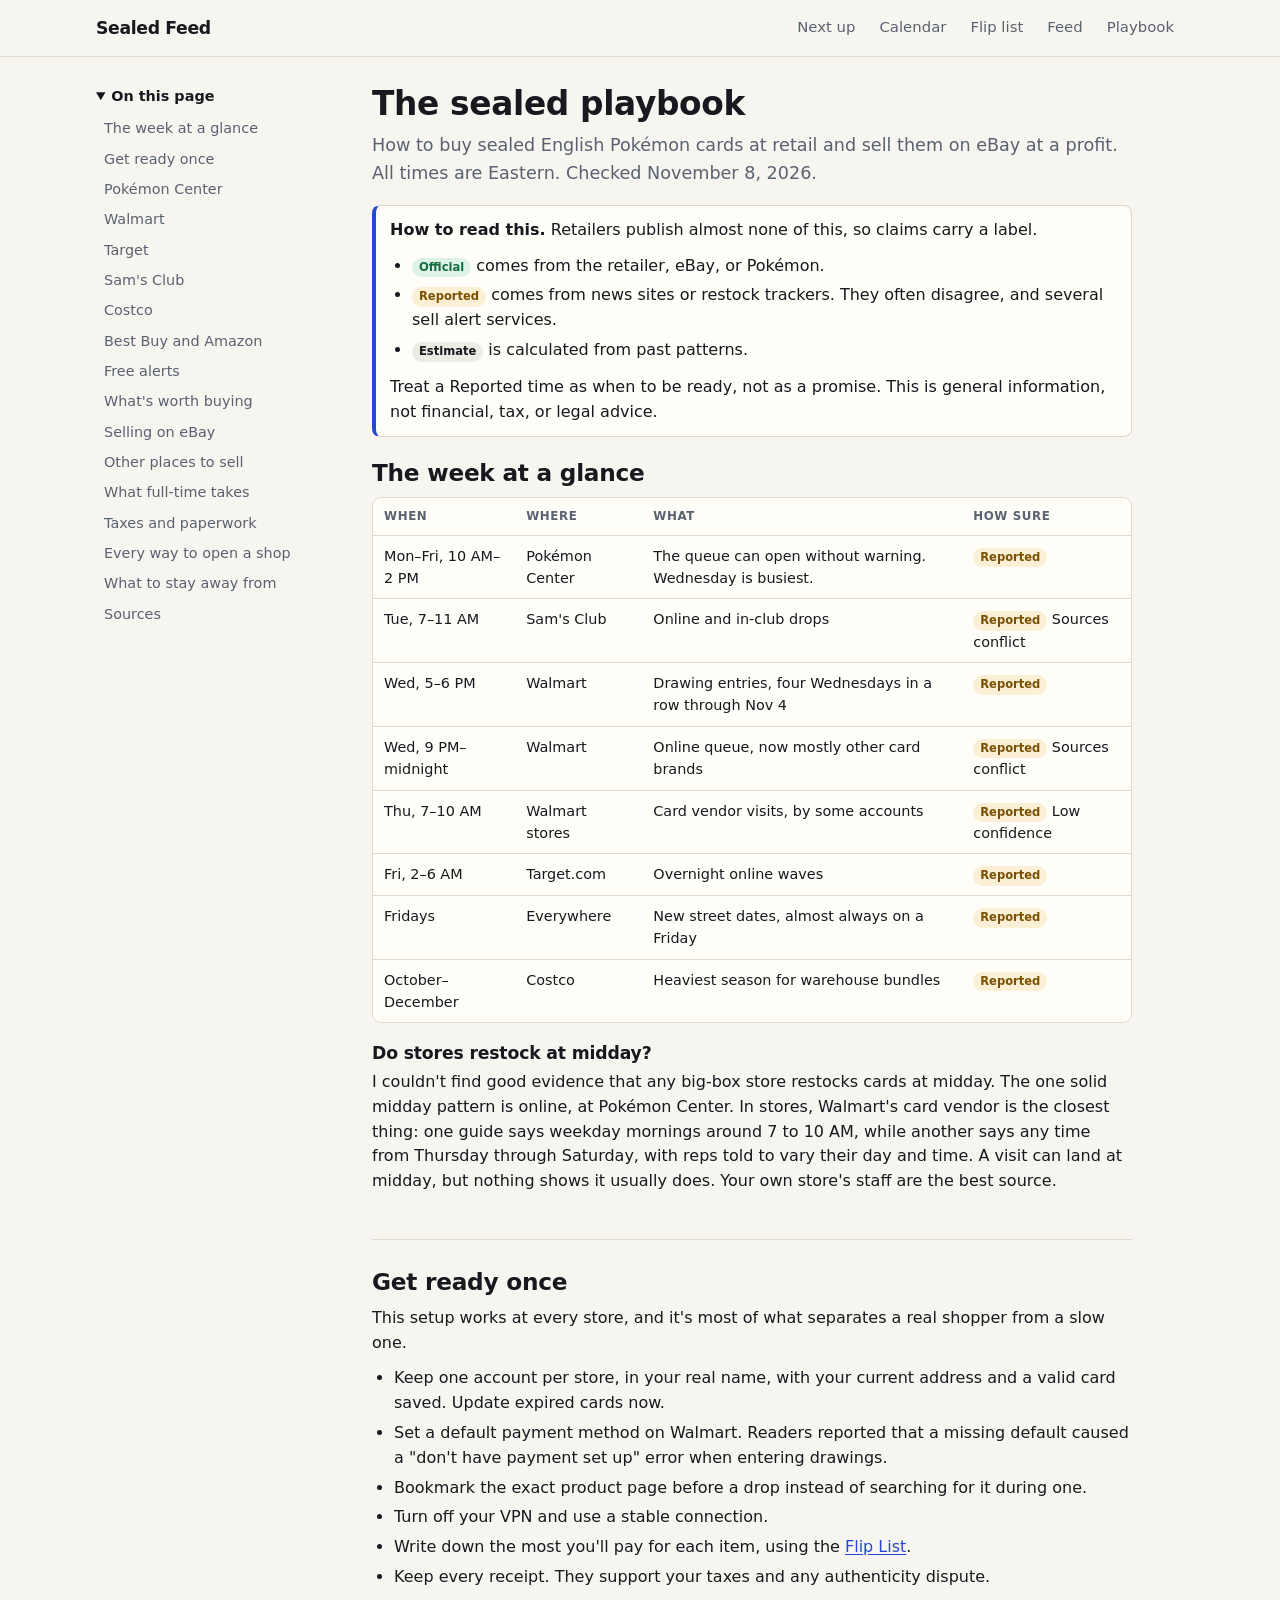
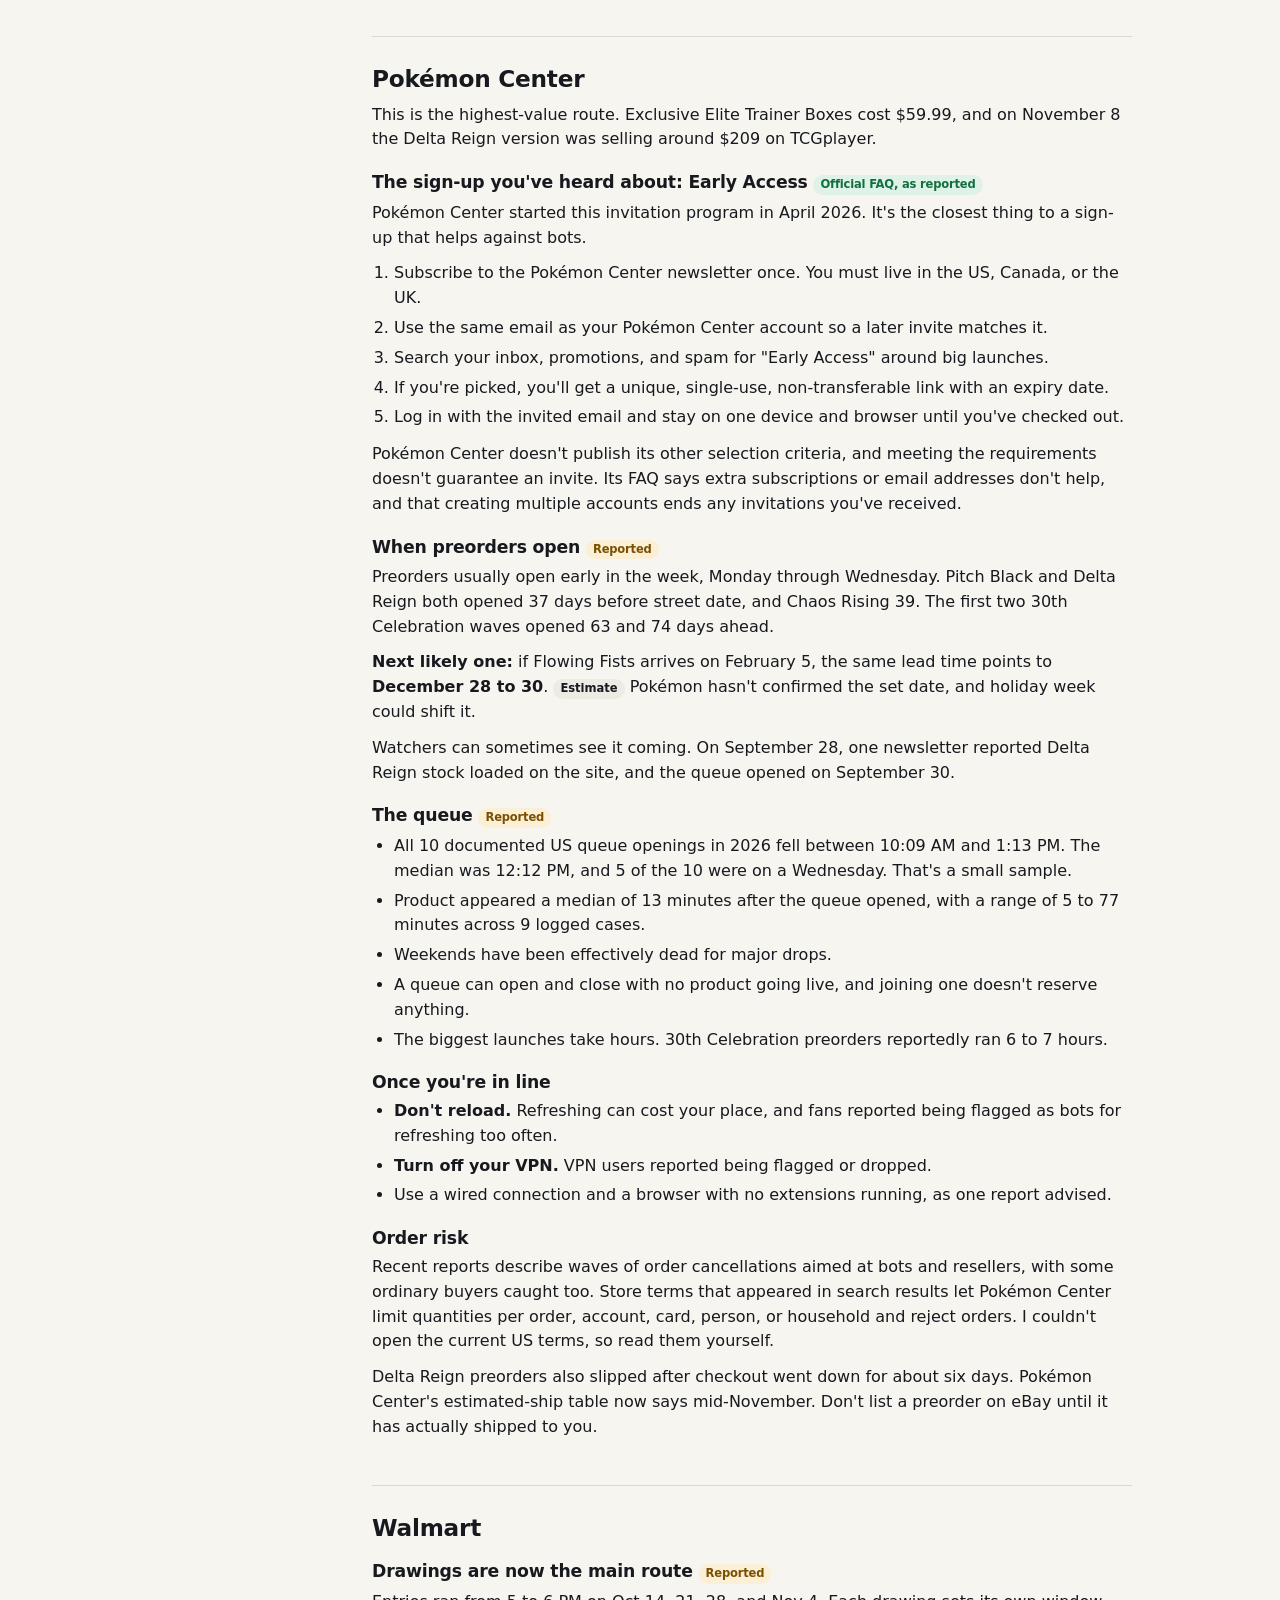
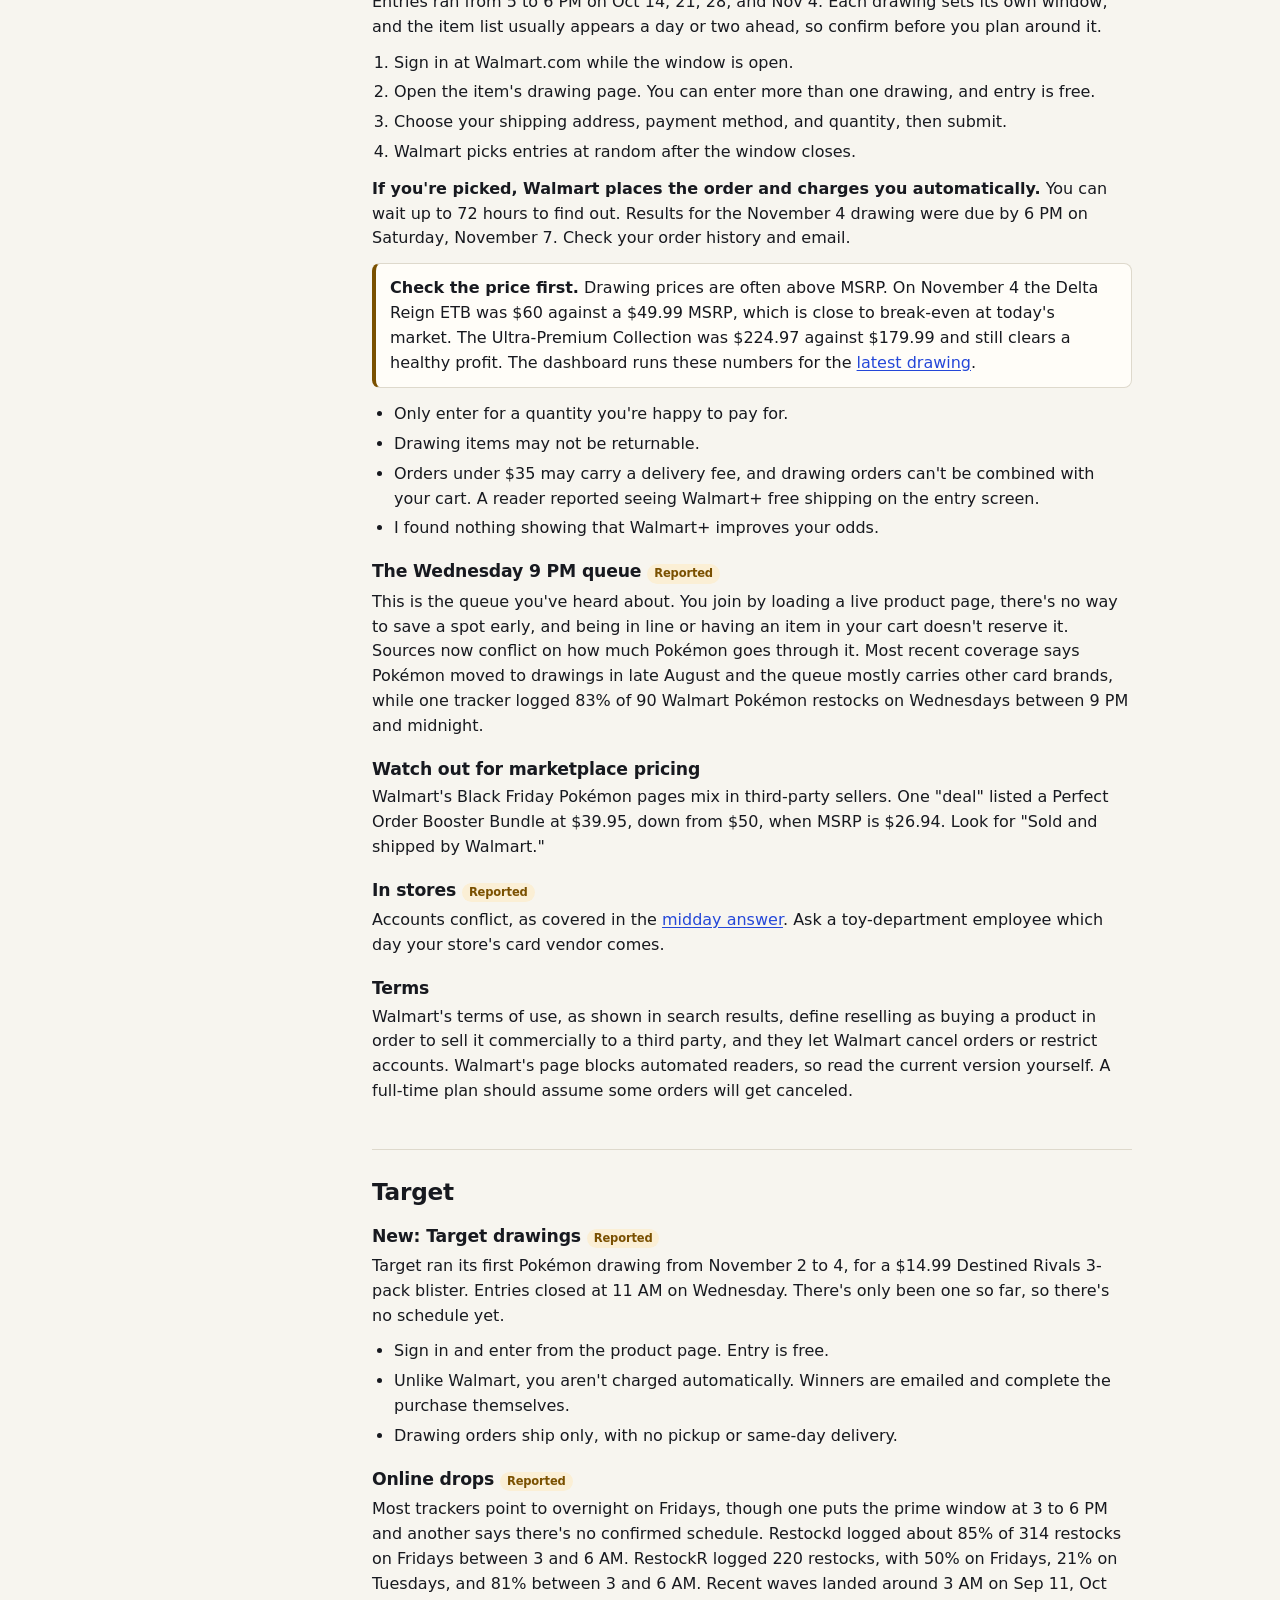
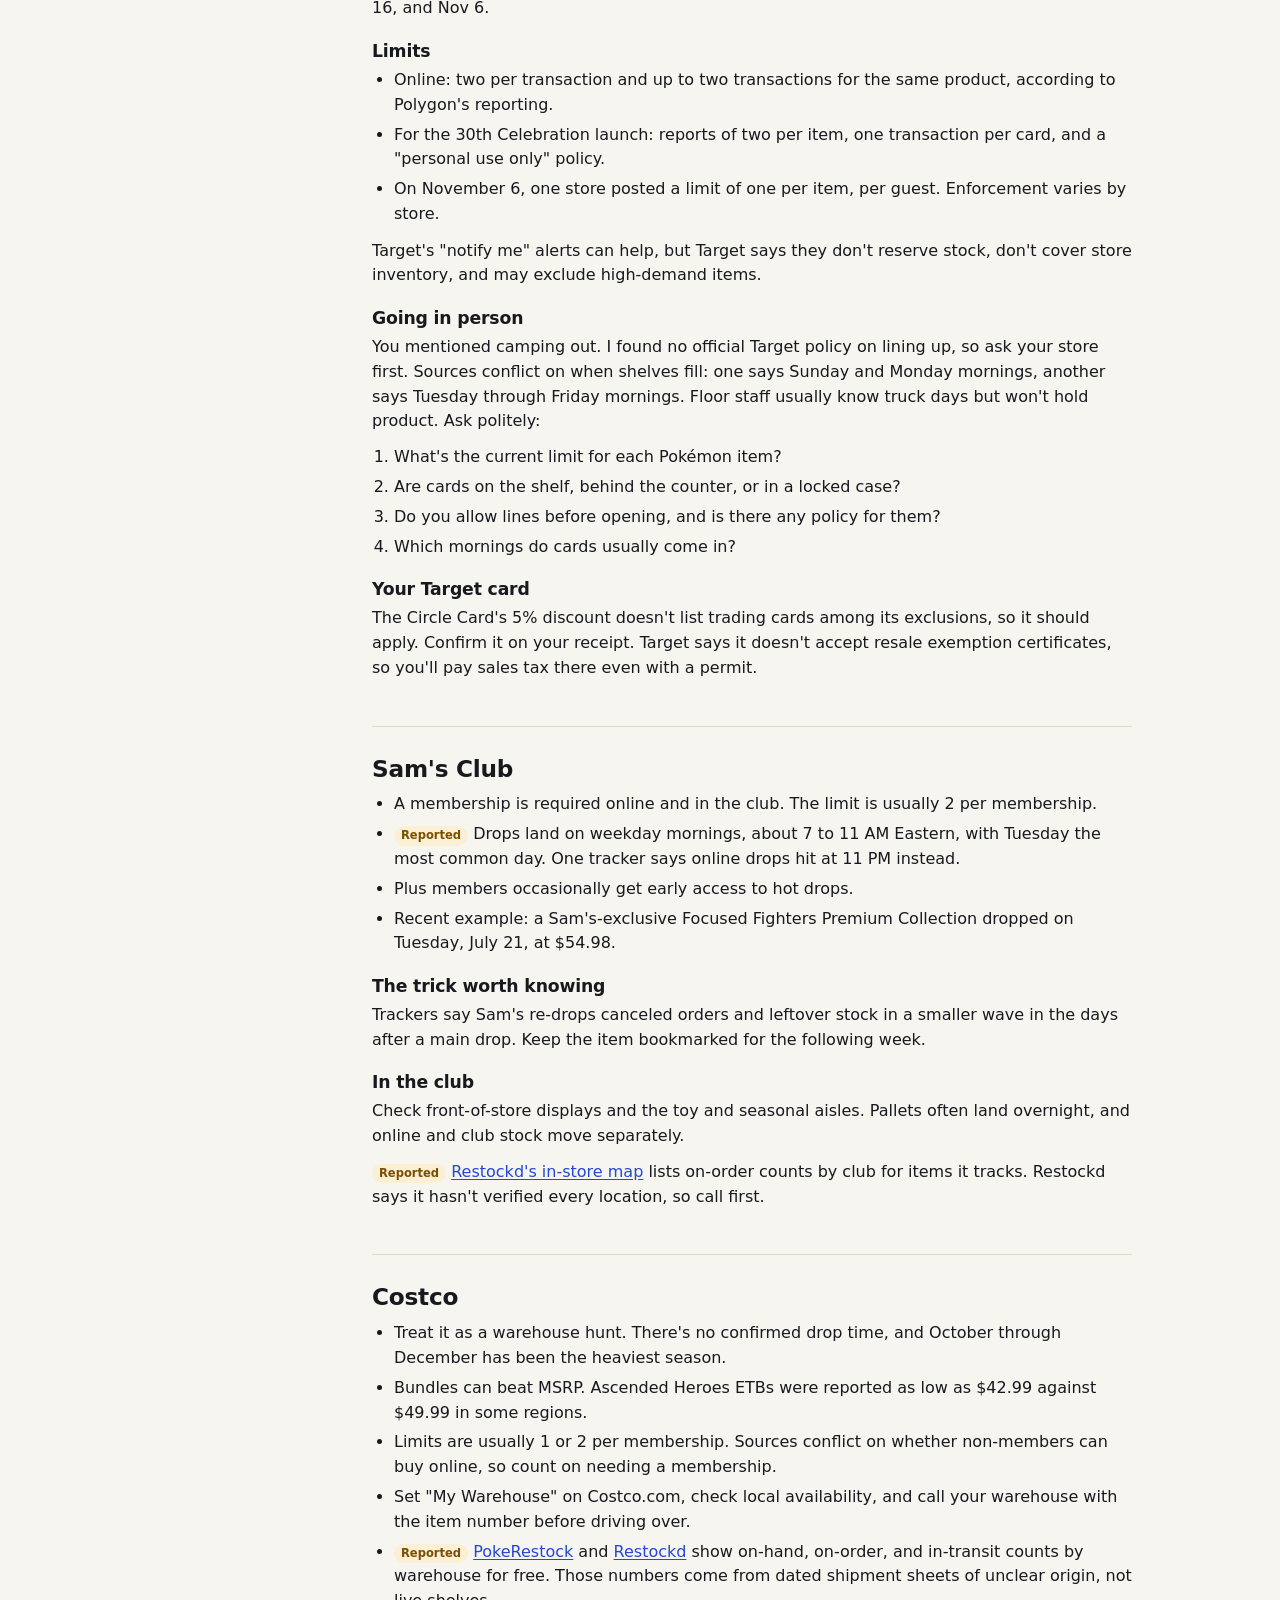
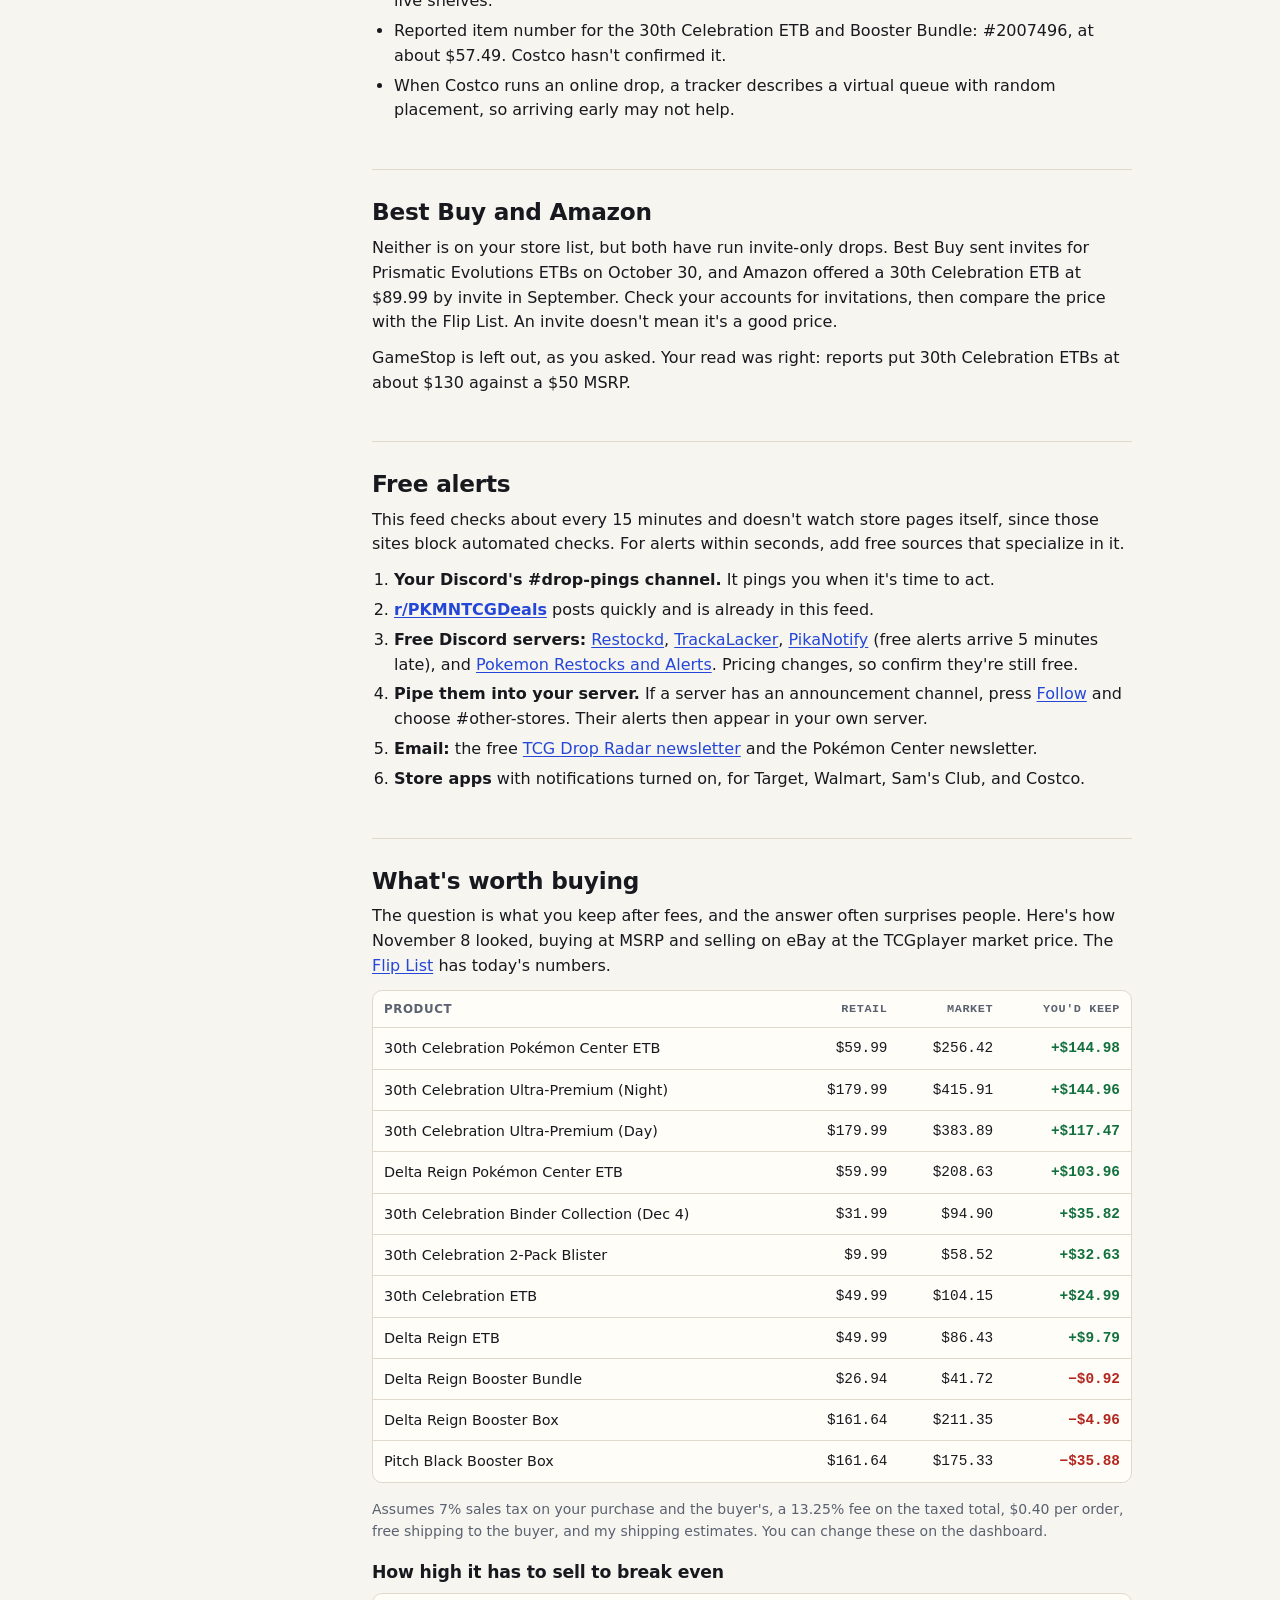
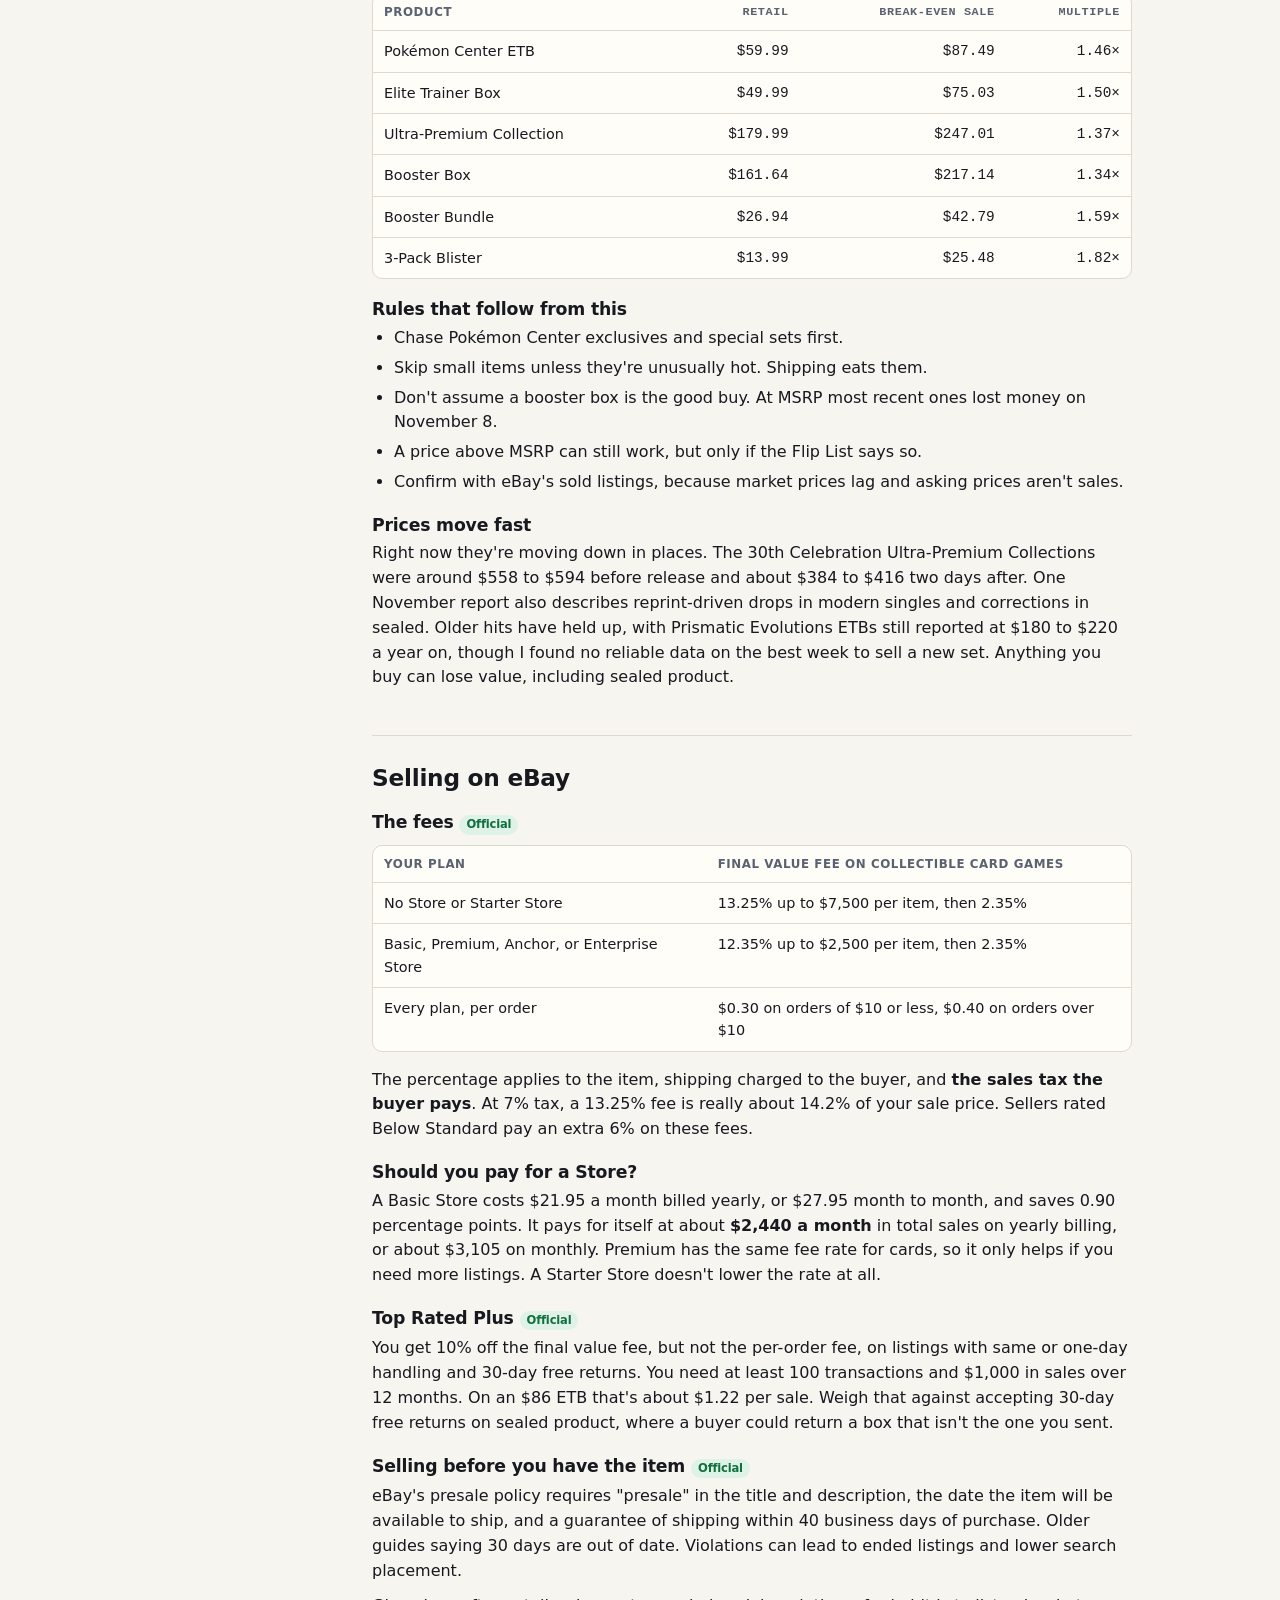
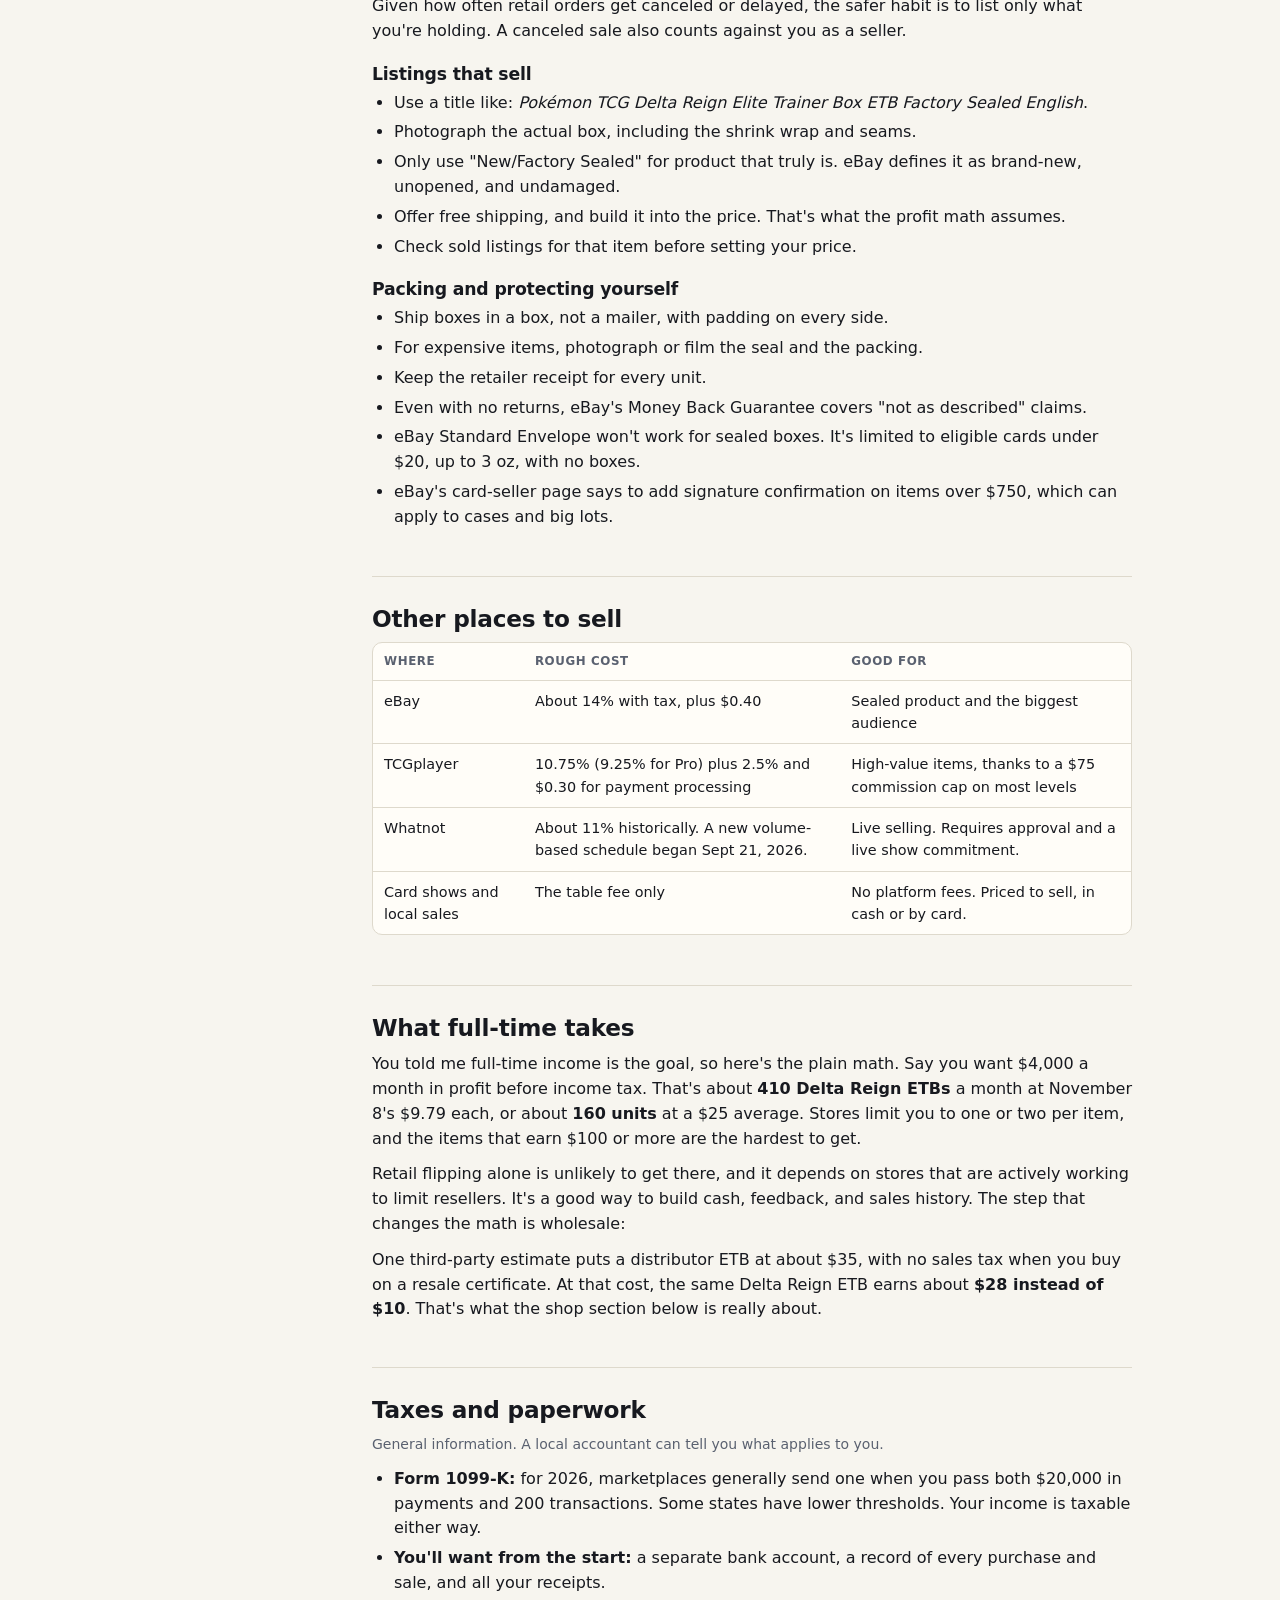
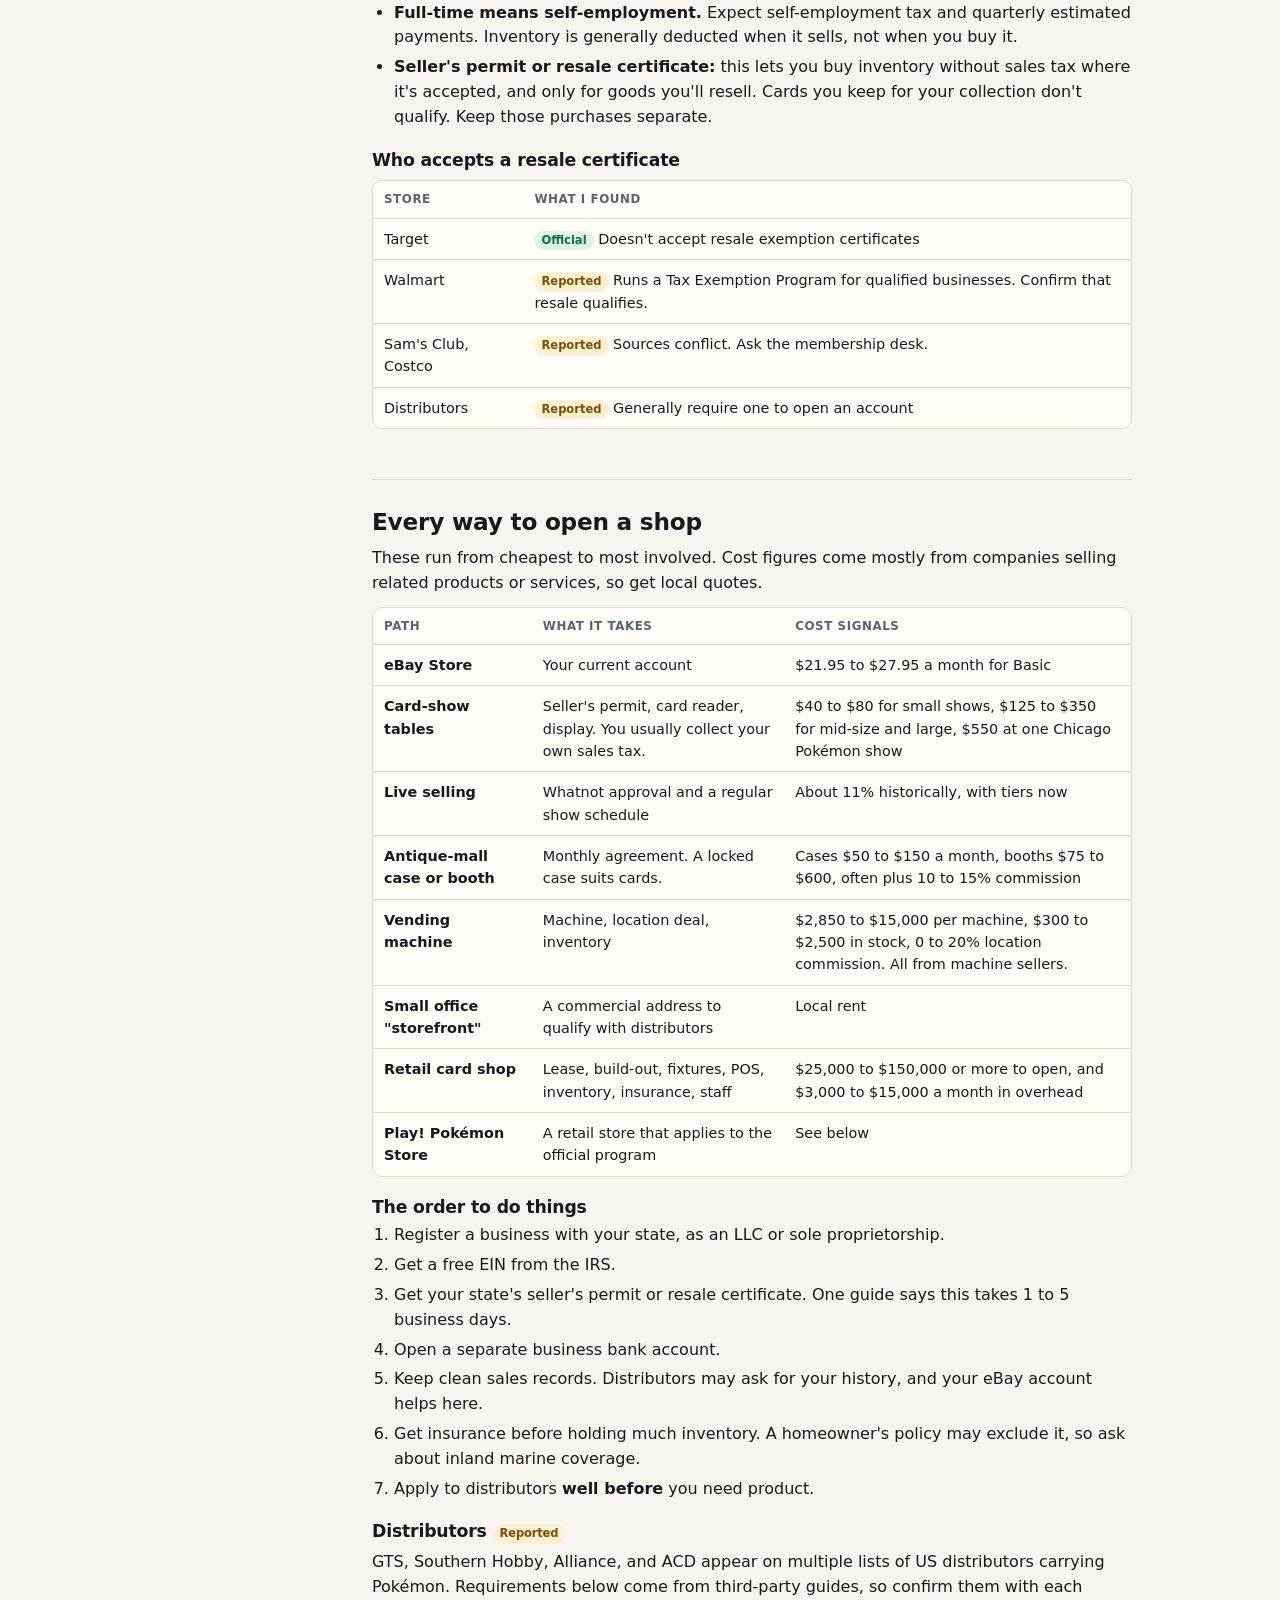
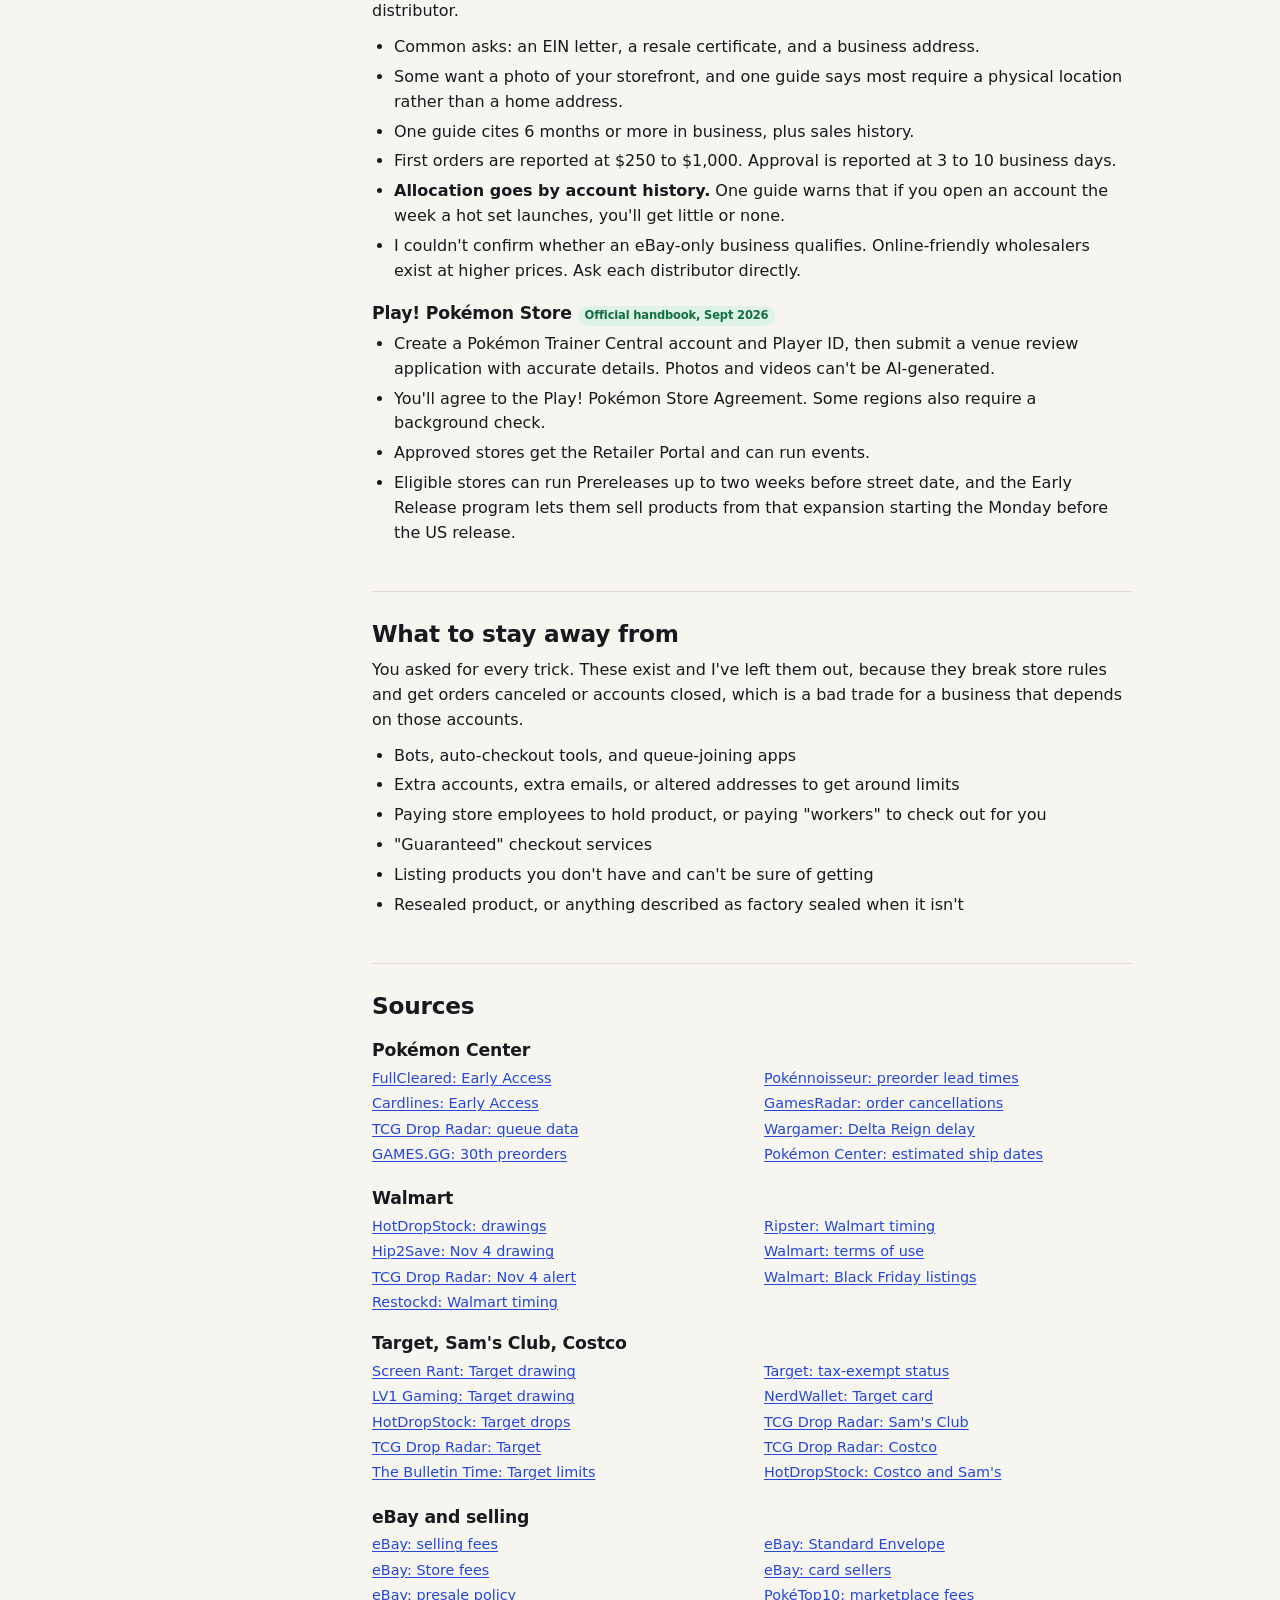
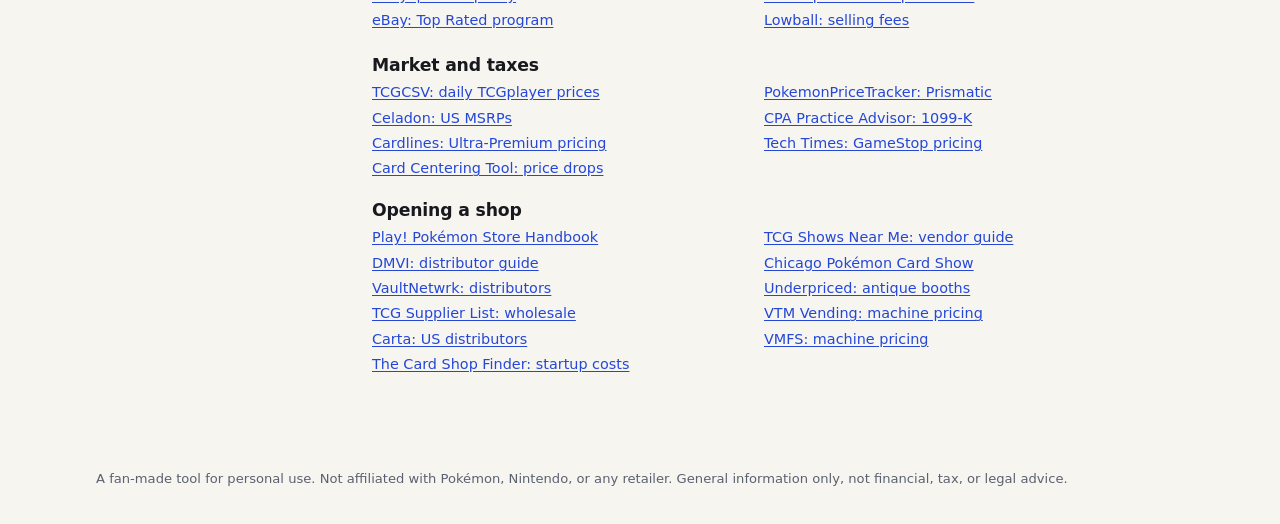
==== commit 6fbb7181: "Track Costco shipments by warehouse in Discord Reads PokeRestock's public state pages a few times a " ====
--- a/web/playbook.html
+++ b/web/playbook.html
@@ -216,6 +216,7 @@
         <p>Trackers say Sam's re-drops canceled orders and leftover stock in a smaller wave in the days after a main drop. Keep the item bookmarked for the following week.</p>
         <h3>In the club</h3>
         <p>Check front-of-store displays and the toy and seasonal aisles. Pallets often land overnight, and online and club stock move separately.</p>
+        <p><span class="chip reported">Reported</span> <a href="https://restockd.app/pokemon-in-store" rel="noopener">Restockd's in-store map</a> lists on-order counts by club for items it tracks. Restockd says it hasn't verified every location, so call first.</p>
       </section>
 
       <section id="costco">
@@ -225,6 +226,7 @@
           <li>Bundles can beat MSRP. Ascended Heroes ETBs were reported as low as $42.99 against $49.99 in some regions.</li>
           <li>Limits are usually 1 or 2 per membership. Sources conflict on whether non-members can buy online, so count on needing a membership.</li>
           <li>Set "My Warehouse" on Costco.com, check local availability, and call your warehouse with the item number before driving over.</li>
+          <li><span class="chip reported">Reported</span> <a href="https://pokerestockapp.com/costco/" rel="noopener">PokeRestock</a> and <a href="https://restockd.app/pokemon-in-store" rel="noopener">Restockd</a> show on-hand, on-order, and in-transit counts by warehouse for free. Those numbers come from dated shipment sheets of unclear origin, not live shelves.</li>
           <li>Reported item number for the 30th Celebration ETB and Booster Bundle: #2007496, at about $57.49. Costco hasn't confirmed it.</li>
           <li>When Costco runs an online drop, a tracker describes a virtual queue with random placement, so arriving early may not help.</li>
         </ul>
